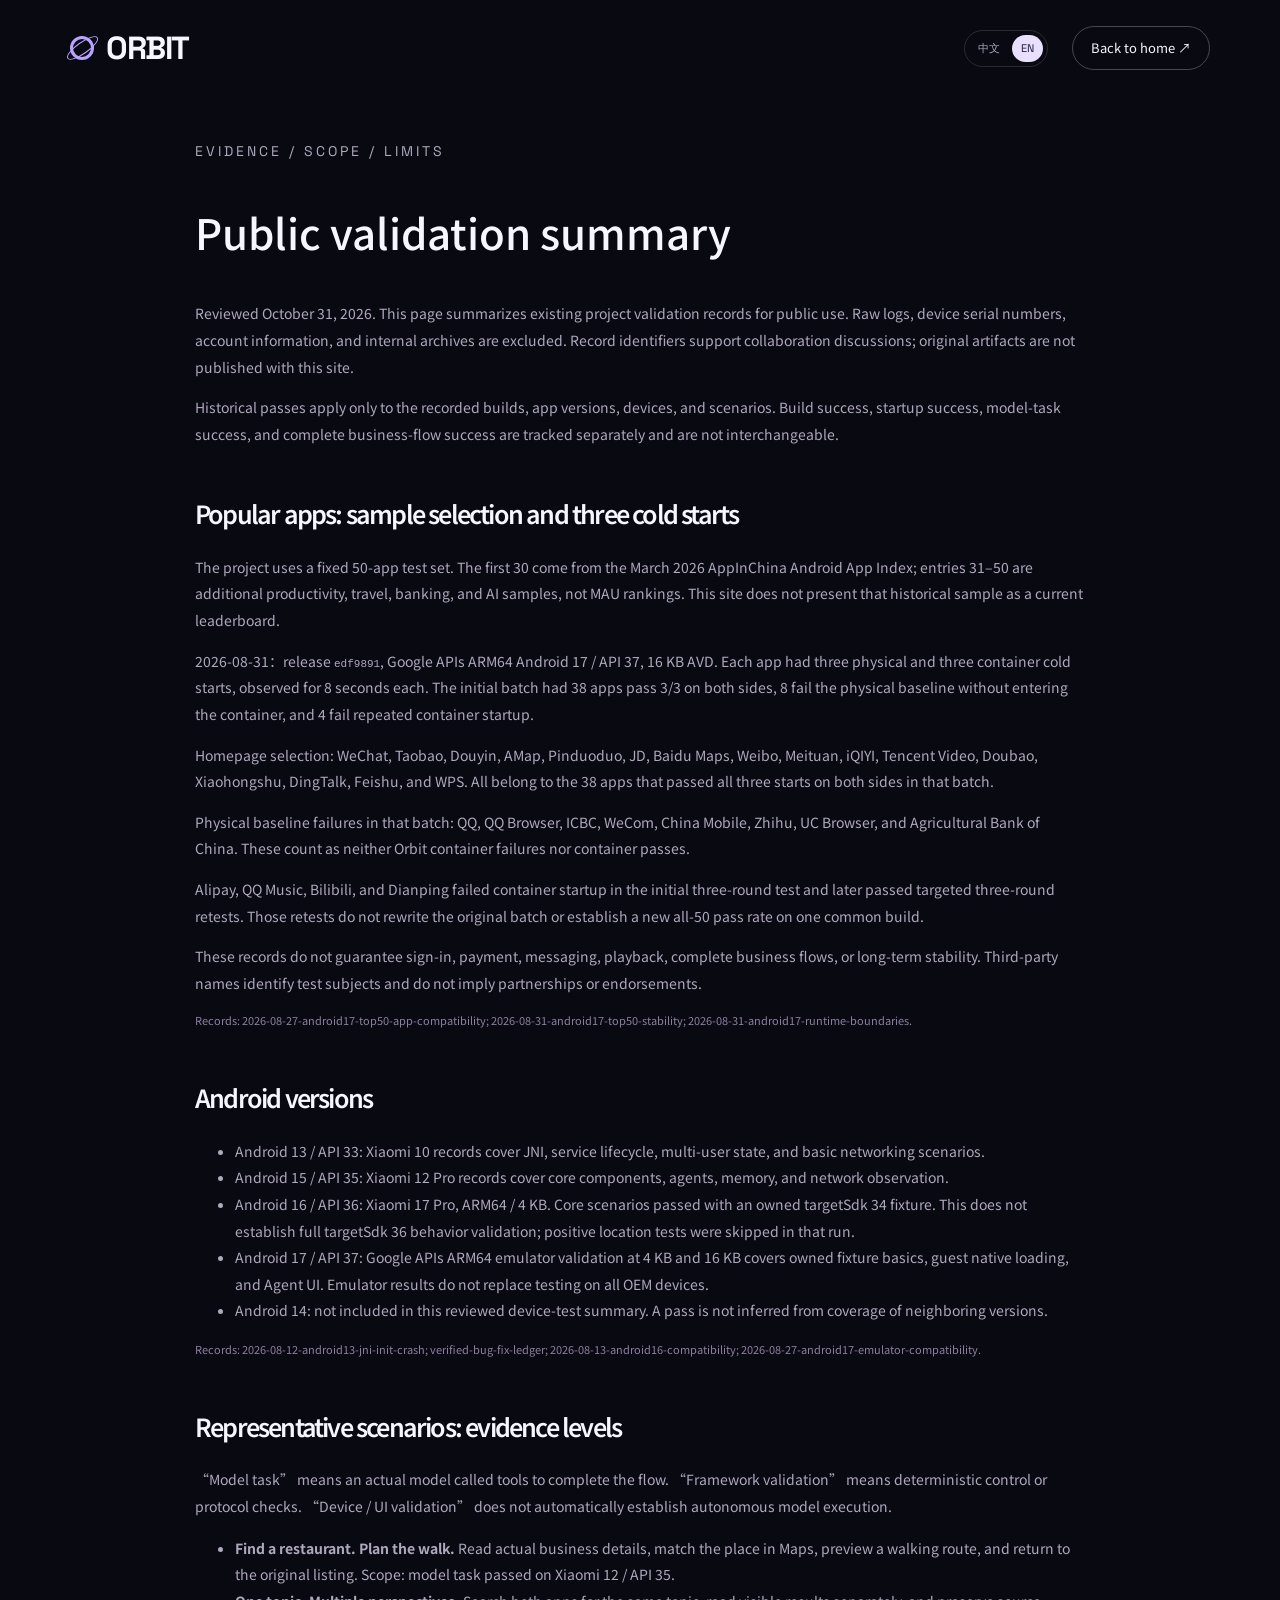
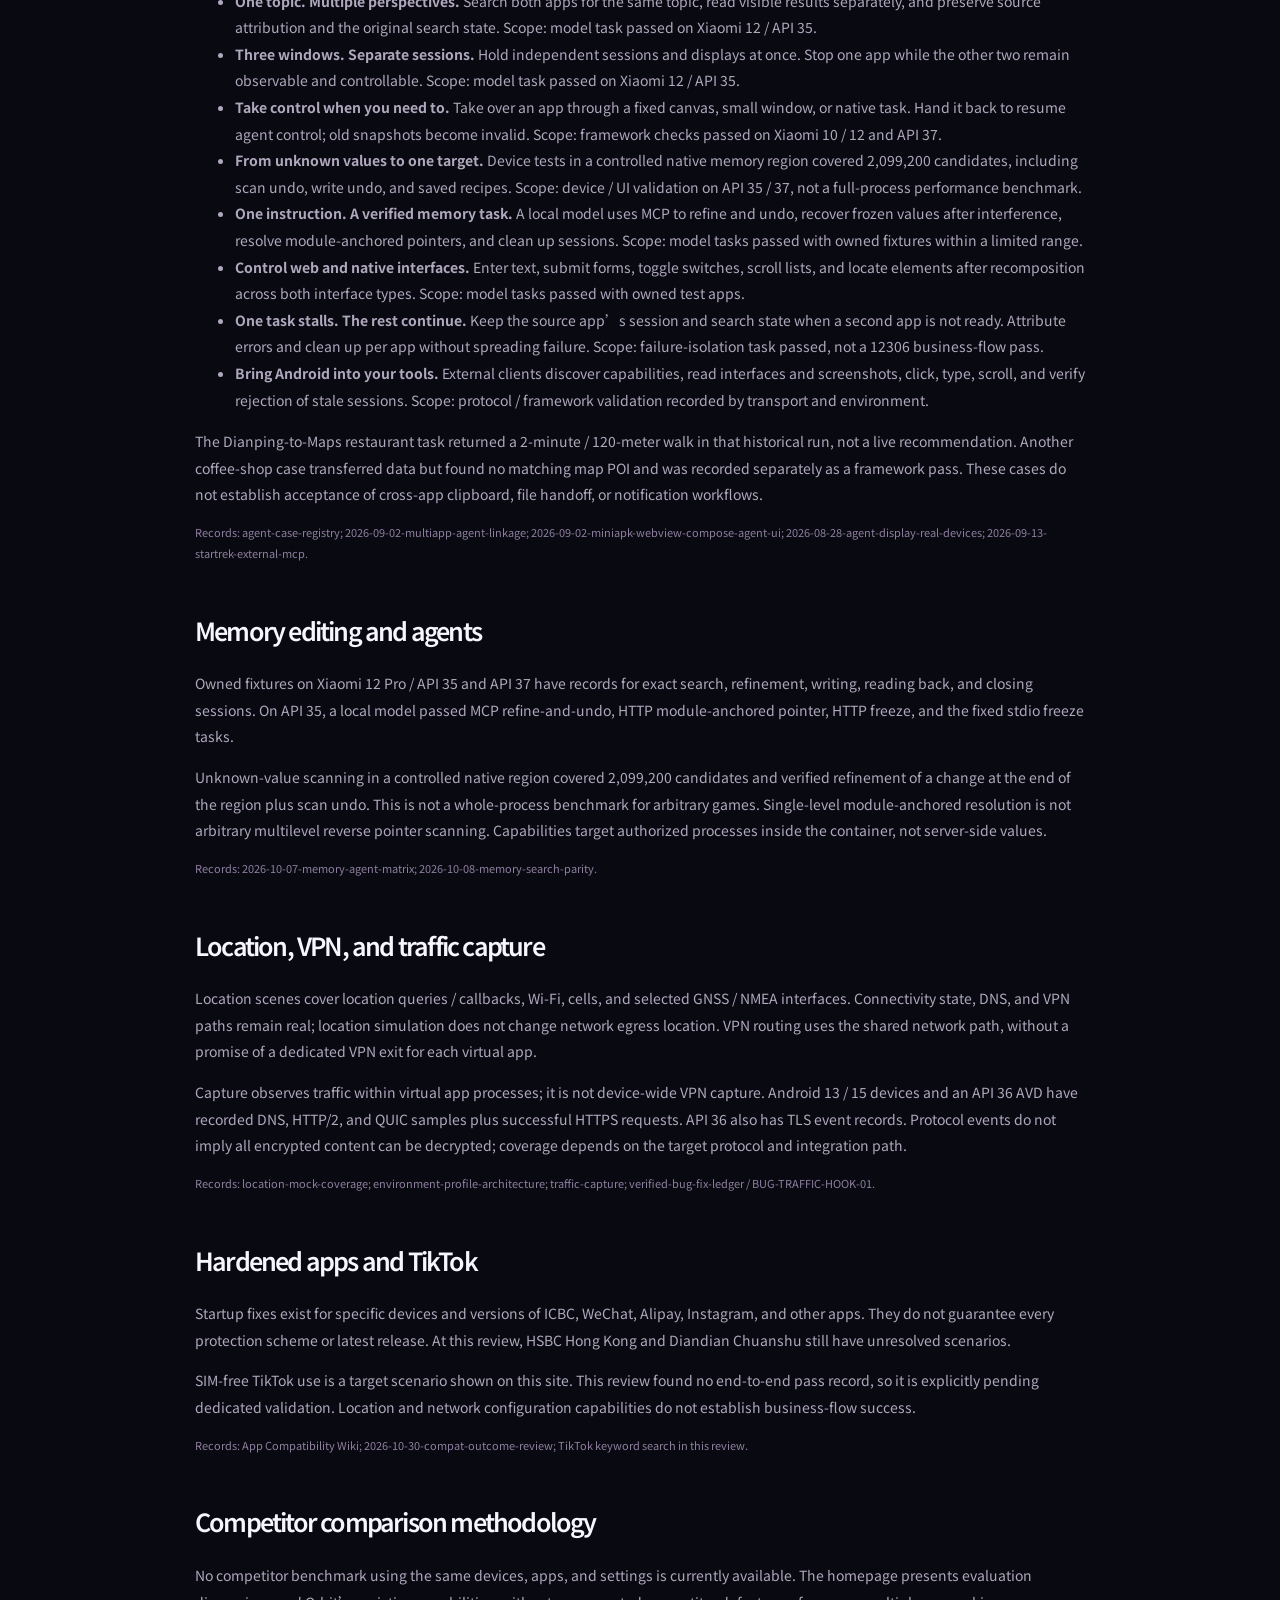
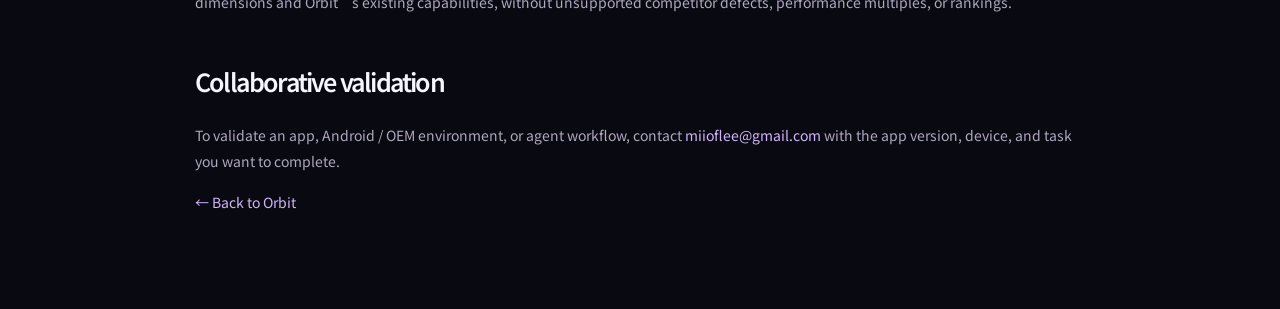
==== evidence.en.html @ dc2ce306 "Introduce Orbit and Alo bilingual product site with real device gallery" ====
<!doctype html><html lang="en"><head><meta charset="utf-8"><meta name="viewport" content="width=device-width,initial-scale=1"><script src="assets/locale.js"></script><title>Orbit · Public validation summary</title><meta name="description" content="Historical test scope and known limits for Orbit’s Android, popular-app, agent, and memory capabilities."><link rel="icon" href="assets/favicon.svg"><link rel="stylesheet" href="assets/style.css"><link rel="stylesheet" href="assets/refresh.css"><link rel="alternate" hreflang="zh-CN" href="evidence.html?lang=zh"><link rel="alternate" hreflang="en" href="evidence.en.html?lang=en"></head><body><header><a class="brand" href="index.en.html"><span class="logo"></span>ORBIT</a><nav><div class="language-switch" aria-label="Language"><a href="evidence.html?lang=zh" data-language="zh" lang="zh">中文</a><a href="evidence.en.html?lang=en" data-language="en" lang="en" aria-current="true">EN</a></div><a class="nav-contact" href="index.en.html">Back to home ↗</a></nav></header><main class="evidence-body"><p class="eyebrow">EVIDENCE / SCOPE / LIMITS</p><h1>Public validation summary</h1><p>Reviewed October 31, 2026. This page summarizes existing project validation records for public use. Raw logs, device serial numbers, account information, and internal archives are excluded. Record identifiers support collaboration discussions; original artifacts are not published with this site.</p><p>Historical passes apply only to the recorded builds, app versions, devices, and scenarios. Build success, startup success, model-task success, and complete business-flow success are tracked separately and are not interchangeable.</p><h2 id="apps">Popular apps: sample selection and three cold starts</h2><p>The project uses a fixed 50-app test set. The first 30 come from the March 2026 AppInChina Android App Index; entries 31–50 are additional productivity, travel, banking, and AI samples, not MAU rankings. This site does not present that historical sample as a current leaderboard.</p><p>2026-08-31：release <code>edf9891</code>, Google APIs ARM64 Android 17 / API 37, 16 KB AVD. Each app had three physical and three container cold starts, observed for 8 seconds each. The initial batch had 38 apps pass 3/3 on both sides, 8 fail the physical baseline without entering the container, and 4 fail repeated container startup.</p><p>Homepage selection: WeChat, Taobao, Douyin, AMap, Pinduoduo, JD, Baidu Maps, Weibo, Meituan, iQIYI, Tencent Video, Doubao, Xiaohongshu, DingTalk, Feishu, and WPS. All belong to the 38 apps that passed all three starts on both sides in that batch.</p><p>Physical baseline failures in that batch: QQ, QQ Browser, ICBC, WeCom, China Mobile, Zhihu, UC Browser, and Agricultural Bank of China. These count as neither Orbit container failures nor container passes.</p><p>Alipay, QQ Music, Bilibili, and Dianping failed container startup in the initial three-round test and later passed targeted three-round retests. Those retests do not rewrite the original batch or establish a new all-50 pass rate on one common build.</p><p>These records do not guarantee sign-in, payment, messaging, playback, complete business flows, or long-term stability. Third-party names identify test subjects and do not imply partnerships or endorsements.</p><p class="source">Records: 2026-08-27-android17-top50-app-compatibility; 2026-08-31-android17-top50-stability; 2026-08-31-android17-runtime-boundaries.</p>
<h2>Android versions</h2><ul><li>Android 13 / API 33: Xiaomi 10 records cover JNI, service lifecycle, multi-user state, and basic networking scenarios.</li><li>Android 15 / API 35: Xiaomi 12 Pro records cover core components, agents, memory, and network observation.</li><li>Android 16 / API 36: Xiaomi 17 Pro, ARM64 / 4 KB. Core scenarios passed with an owned targetSdk 34 fixture. This does not establish full targetSdk 36 behavior validation; positive location tests were skipped in that run.</li><li>Android 17 / API 37: Google APIs ARM64 emulator validation at 4 KB and 16 KB covers owned fixture basics, guest native loading, and Agent UI. Emulator results do not replace testing on all OEM devices.</li><li>Android 14: not included in this reviewed device-test summary. A pass is not inferred from coverage of neighboring versions.</li></ul><p class="source">Records: 2026-08-12-android13-jni-init-crash; verified-bug-fix-ledger; 2026-08-13-android16-compatibility; 2026-08-27-android17-emulator-compatibility.</p>
<h2 id="playbooks">Representative scenarios: evidence levels</h2><p>“Model task” means an actual model called tools to complete the flow. “Framework validation” means deterministic control or protocol checks. “Device / UI validation” does not automatically establish autonomous model execution.</p><ul><li><strong>Find a restaurant. Plan the walk.</strong> Read actual business details, match the place in Maps, preview a walking route, and return to the original listing. Scope: model task passed on Xiaomi 12 / API 35.</li><li><strong>One topic. Multiple perspectives.</strong> Search both apps for the same topic, read visible results separately, and preserve source attribution and the original search state. Scope: model task passed on Xiaomi 12 / API 35.</li><li><strong>Three windows. Separate sessions.</strong> Hold independent sessions and displays at once. Stop one app while the other two remain observable and controllable. Scope: model task passed on Xiaomi 12 / API 35.</li><li><strong>Take control when you need to.</strong> Take over an app through a fixed canvas, small window, or native task. Hand it back to resume agent control; old snapshots become invalid. Scope: framework checks passed on Xiaomi 10 / 12 and API 37.</li><li><strong>From unknown values to one target.</strong> Device tests in a controlled native memory region covered 2,099,200 candidates, including scan undo, write undo, and saved recipes. Scope: device / UI validation on API 35 / 37, not a full-process performance benchmark.</li><li><strong>One instruction. A verified memory task.</strong> A local model uses MCP to refine and undo, recover frozen values after interference, resolve module-anchored pointers, and clean up sessions. Scope: model tasks passed with owned fixtures within a limited range.</li><li><strong>Control web and native interfaces.</strong> Enter text, submit forms, toggle switches, scroll lists, and locate elements after recomposition across both interface types. Scope: model tasks passed with owned test apps.</li><li><strong>One task stalls. The rest continue.</strong> Keep the source app’s session and search state when a second app is not ready. Attribute errors and clean up per app without spreading failure. Scope: failure-isolation task passed, not a 12306 business-flow pass.</li><li><strong>Bring Android into your tools.</strong> External clients discover capabilities, read interfaces and screenshots, click, type, scroll, and verify rejection of stale sessions. Scope: protocol / framework validation recorded by transport and environment.</li></ul><p>The Dianping-to-Maps restaurant task returned a 2-minute / 120-meter walk in that historical run, not a live recommendation. Another coffee-shop case transferred data but found no matching map POI and was recorded separately as a framework pass. These cases do not establish acceptance of cross-app clipboard, file handoff, or notification workflows.</p><p class="source">Records: agent-case-registry; 2026-09-02-multiapp-agent-linkage; 2026-09-02-miniapk-webview-compose-agent-ui; 2026-08-28-agent-display-real-devices; 2026-09-13-startrek-external-mcp.</p>
<h2>Memory editing and agents</h2><p>Owned fixtures on Xiaomi 12 Pro / API 35 and API 37 have records for exact search, refinement, writing, reading back, and closing sessions. On API 35, a local model passed MCP refine-and-undo, HTTP module-anchored pointer, HTTP freeze, and the fixed stdio freeze tasks.</p><p>Unknown-value scanning in a controlled native region covered 2,099,200 candidates and verified refinement of a change at the end of the region plus scan undo. This is not a whole-process benchmark for arbitrary games. Single-level module-anchored resolution is not arbitrary multilevel reverse pointer scanning. Capabilities target authorized processes inside the container, not server-side values.</p><p class="source">Records: 2026-10-07-memory-agent-matrix; 2026-10-08-memory-search-parity.</p>
<h2>Location, VPN, and traffic capture</h2><p>Location scenes cover location queries / callbacks, Wi-Fi, cells, and selected GNSS / NMEA interfaces. Connectivity state, DNS, and VPN paths remain real; location simulation does not change network egress location. VPN routing uses the shared network path, without a promise of a dedicated VPN exit for each virtual app.</p><p>Capture observes traffic within virtual app processes; it is not device-wide VPN capture. Android 13 / 15 devices and an API 36 AVD have recorded DNS, HTTP/2, and QUIC samples plus successful HTTPS requests. API 36 also has TLS event records. Protocol events do not imply all encrypted content can be decrypted; coverage depends on the target protocol and integration path.</p><p class="source">Records: location-mock-coverage; environment-profile-architecture; traffic-capture; verified-bug-fix-ledger / BUG-TRAFFIC-HOOK-01.</p>
<h2>Hardened apps and TikTok</h2><p>Startup fixes exist for specific devices and versions of ICBC, WeChat, Alipay, Instagram, and other apps. They do not guarantee every protection scheme or latest release. At this review, HSBC Hong Kong and Diandian Chuanshu still have unresolved scenarios.</p><p>SIM-free TikTok use is a target scenario shown on this site. This review found no end-to-end pass record, so it is explicitly pending dedicated validation. Location and network configuration capabilities do not establish business-flow success.</p><p class="source">Records: App Compatibility Wiki; 2026-10-30-compat-outcome-review; TikTok keyword search in this review.</p>
<h2>Competitor comparison methodology</h2><p>No competitor benchmark using the same devices, apps, and settings is currently available. The homepage presents evaluation dimensions and Orbit’s existing capabilities, without unsupported competitor defects, performance multiples, or rankings.</p><h2>Collaborative validation</h2><p>To validate an app, Android / OEM environment, or agent workflow, contact <a href="mailto:miioflee@gmail.com">miioflee@gmail.com</a> with the app version, device, and task you want to complete.</p><p><a href="index.en.html">← Back to Orbit</a></p></main></body></html>
---- assets/style.css ----
@import url('https://fonts.googleapis.com/css2?family=Space+Grotesk:wght@400;500;600;700&family=Noto+Sans+SC:wght@400;500;600;700;800;900&display=swap');
:root{--bg:#080b0a;--panel:#101512;--line:#283029;--text:#edf1e9;--muted:#9aa79e;--green:#c4ff72;--mono:'Space Grotesk',monospace}*{box-sizing:border-box}html{scroll-behavior:smooth;scroll-padding-top:100px}body{margin:0;background:var(--bg);color:var(--text);font:15px/1.7 'Noto Sans SC',sans-serif}a{color:inherit;text-decoration:none}button{font:inherit;cursor:pointer}button,a{-webkit-tap-highlight-color:transparent}button:focus-visible,a:focus-visible,summary:focus-visible{outline:2px solid var(--green);outline-offset:6px}::selection{background:var(--green);color:var(--bg)}header{height:90px;display:flex;align-items:center;justify-content:space-between;position:absolute;z-index:5;top:0;width:100%;padding:0 5.5%;border-bottom:1px solid #ffffff12}.brand{display:flex;align-items:center;gap:12px;font:700 25px var(--mono);letter-spacing:3px}.brand-tag{font:10px var(--mono);letter-spacing:1px;border-left:1px solid var(--line);padding-left:18px;margin-left:8px;color:var(--muted)}.logo{width:24px;height:24px;border:3px solid var(--green);border-radius:50%;position:relative;display:inline-block}.logo:after{content:'';position:absolute;width:35px;height:10px;border:1px solid var(--green);border-radius:50%;left:-9px;top:3px;transform:rotate(-35deg)}nav{display:flex;align-items:center;gap:32px;font-size:13px}nav>a:hover{color:var(--green)}.nav-contact{border:1px solid #697660;padding:9px 17px;border-radius:4px}.nav-contact span{margin-left:16px}.hero{position:relative;min-height:860px;height:100svh;max-height:1100px;overflow:hidden;padding:170px 7% 90px;background:radial-gradient(ellipse at 76% 51%,#15241555,transparent 55%)}.hero-copy{position:relative;z-index:2;pointer-events:none}.hero-copy a{pointer-events:auto}.eyebrow{font:11px/1.6 var(--mono);letter-spacing:2.4px;color:var(--green);margin:0 0 30px;display:flex;align-items:center;gap:10px}.eyebrow i,.hero-foot i,.console-top i{display:inline-block;width:6px;height:6px;border-radius:50%;background:var(--green);box-shadow:0 0 15px #c4ff7277}.hero h1{font-size:clamp(48px,5.4vw,84px);font-weight:600;line-height:1.24;letter-spacing:-3px;margin:0 0 30px}em{color:var(--green);font-style:normal}.hero-description{color:#afb9af;font-size:16px;line-height:1.9}.actions{display:flex;align-items:center;gap:30px;margin-top:36px}.button{padding:15px 23px;border-radius:3px;font-size:13px;font-weight:600;display:inline-flex;align-items:center;gap:24px;transition:transform .2s,background .2s}.button:hover{transform:translateY(-3px);background:#deffb2}.primary{background:var(--green);color:#17230d}.text-link{font-size:13px}.text-link span{margin-left:12px;color:var(--green)}.text-link:hover{color:var(--green)}.hero-foot{display:flex;gap:28px;font:9px var(--mono);letter-spacing:1.4px;color:#788a7b;margin-top:60px}.hero-foot i{width:4px;height:4px;margin-right:7px}.hero-art{position:absolute;left:36%;width:68%;height:90%;top:5%;pointer-events:none}canvas{width:100%;height:100%;display:block}.orbital-label{position:absolute;font:10px var(--mono);letter-spacing:2px;color:#8ba37b}.label-top{left:46%;top:18%}.label-right{right:10%;top:54%}.label-bottom{left:24%;bottom:17%}.crosshair{position:absolute;left:54%;top:49%;color:#daffc5;font-size:22px;font-weight:200}.hero-bottom{position:absolute;bottom:28px;left:7%;right:7%;display:flex;justify-content:space-between;font:9px var(--mono);letter-spacing:2px;color:var(--muted)}.hero-bottom b{margin-left:30px;font-size:18px;color:var(--green)}.signal-strip{display:flex;justify-content:space-between;align-items:center;padding:25px 7%;border-block:1px solid var(--line);font-size:12px;color:#c2cdbf}.signal-strip b{color:#527044;font-weight:400}.section{padding:110px 7%;max-width:1600px;margin:auto}.section-heading{margin-bottom:46px;max-width:660px}.section-heading h2,h2{font-size:clamp(32px,3.8vw,55px);font-weight:500;line-height:1.35;letter-spacing:-1.5px;margin:0 0 24px}.section-heading>p:last-child{color:var(--muted);font-size:15px;max-width:560px}.cap-grid{display:grid;grid-template-columns:repeat(5,1fr);gap:18px}.cap-card{grid-column:span 2;border:1px solid var(--line);border-radius:8px;padding:32px;background:linear-gradient(135deg,#151c16,#0d110f);position:relative;overflow:hidden}.cap-card.wide{grid-column:span 3}.card-number,.mini-label{font:10px var(--mono);letter-spacing:2px;color:var(--muted)}h3{font-weight:500;font-size:23px;letter-spacing:-.5px;margin:22px 0 12px}.cap-card p{font-size:14px;color:var(--muted);max-width:510px;margin:0 0 20px}.chip{display:inline-block;color:#b2c5ac;border:1px solid #33432e;border-radius:3px;font-size:10px;padding:3px 8px;margin-right:8px}.space-visual{height:180px;display:flex;gap:12px;align-items:center;position:relative;padding-bottom:35px}.space-visual>div{border:1px solid #566d42;border-radius:8px;width:105px;height:100px;transform:skewY(-8deg);background:linear-gradient(145deg,#2d4323,#101710);text-align:center;display:flex;flex-direction:column;justify-content:center;font:24px var(--mono);color:var(--green);box-shadow:10px 10px #05070550}.space-visual>div:nth-child(2){transform:skewY(-8deg) translateY(-10px)}.space-visual>div:nth-child(3){transform:skewY(-8deg) translateY(-20px)}.space-visual small{font-size:8px;letter-spacing:1px;margin-top:10px;color:#95a58a}.space-visual>span{position:absolute;bottom:12px;left:0;font:9px var(--mono);letter-spacing:2px;color:#789367}.memory-visual{height:180px;display:flex;flex-direction:column;justify-content:center;gap:9px;font:10px var(--mono);letter-spacing:1px}.memory-visual>span{border-bottom:1px solid #2a3328;padding:8px 0;display:flex;justify-content:space-between;color:#758170}.memory-visual b{font-size:17px;letter-spacing:2px;font-weight:400;color:#c1cdbb}.memory-visual .highlight,.memory-visual .highlight b{color:var(--green)}.memory-visual i{font-style:normal;margin-left:30px}.location-visual{height:180px;position:relative;overflow:hidden;background:radial-gradient(ellipse at center,#3f5d2e44,transparent 70%)}.map-lines{position:absolute;inset:0;background-image:linear-gradient(#91b37120 1px,transparent 1px),linear-gradient(90deg,#91b37120 1px,transparent 1px);background-size:35px 35px;transform:perspective(280px) rotateX(40deg) rotateZ(-15deg) scale(1.3)}.map-pin{position:absolute;left:50%;top:24%;border:1px solid var(--green);color:var(--green);border-radius:50%;width:45px;height:45px;text-align:center;font-size:27px;box-shadow:0 0 0 15px #c4ff7210,0 0 0 35px #c4ff7208}.coordinates{position:absolute;left:0;bottom:0;font:8px/1.8 var(--mono);letter-spacing:1px;color:#93ad83}.network-visual{height:180px;display:flex;align-items:center;font:10px var(--mono);letter-spacing:2px}.network-visual span{padding:20px 12px;border:1px solid #526645;border-radius:50%;color:#a4bc92}.network-visual span:nth-of-type(2){border-color:var(--green);color:var(--green);box-shadow:0 0 30px #c4ff7212}.network-visual i{height:1px;background:linear-gradient(90deg,#394734,var(--green),#394734);flex:1}.protocols{display:flex;gap:24px;font:10px var(--mono);color:var(--green);margin:22px 0}.network small{color:#738071;font-size:10px}.agent-section{border-top:1px solid var(--line)}.agent-workspace{display:grid;grid-template-columns:300px 1fr;gap:50px}.scenario-picker>.mini-label{display:block;margin:20px 0}.scenario{display:flex;align-items:center;gap:17px;text-align:left;border:0;border-bottom:1px solid var(--line);width:100%;background:transparent;color:var(--muted);padding:22px 12px}.scenario>span{font:11px var(--mono)}.scenario div{flex:1}.scenario small{display:block;font-size:10px;color:#738071;margin-top:3px}.scenario b{font-weight:400;opacity:0}.scenario.active{background:#b2f26b0c;color:var(--green);border-left:2px solid var(--green)}.scenario.active b{opacity:1}.scenario-picker p{font-size:10px;color:#6f7c70;padding-left:12px;margin-top:25px}.console{min-height:430px;border:1px solid #374331;border-radius:8px;background:radial-gradient(ellipse at 80% 100%,#27391d33,transparent 70%),#0e130f;overflow:hidden;display:flex;flex-direction:column;box-shadow:0 25px 80px #0003}.console-top{display:flex;justify-content:space-between;padding:19px 24px;border-bottom:1px solid var(--line);font:9px var(--mono);letter-spacing:1.5px;color:#a6b39d}.console-top i{margin-right:7px}.console-top>span:last-child{color:#6d7c64}.prompt{padding:28px 30px 20px;display:flex;gap:17px;align-items:flex-start}.prompt>span{font:9px var(--mono);color:#829473;border:1px solid #374b30;padding:4px 7px;margin-top:2px}.prompt p{margin:0;font-size:14px}.steps{padding:0 30px;flex:1}.step{display:flex;gap:16px;position:relative;margin-bottom:22px;animation:appear .4s both}.step-icon{width:24px;height:24px;border:1px solid #3b5430;border-radius:50%;color:var(--green);text-align:center;font-size:10px;flex-shrink:0}.step-code{font:11px var(--mono);color:#bad0aa}.step p{margin:5px 0 0;color:#85957b;font-size:11px}.console-bottom{border-top:1px solid var(--line);padding:16px 25px;display:flex;align-items:center;justify-content:space-between;font:10px var(--mono);color:var(--green)}.console-bottom button{background:transparent;color:#b3bdae;border:0;font-size:11px}.agent-notes{display:grid;grid-template-columns:repeat(3,1fr);gap:55px;margin-top:60px}.agent-notes>div>span{font:10px var(--mono);color:#627357}.agent-notes h3{font-size:17px;margin:10px 0}.agent-notes p{font-size:12px;color:var(--muted)}.compat-section{background:#111611;max-width:none;border-block:1px solid var(--line)}.split{display:flex;max-width:none;justify-content:space-between;gap:70px;align-items:flex-end}.split>p:last-child{max-width:380px}.compat-stats{display:grid;grid-template-columns:repeat(3,1fr);gap:30px;margin-bottom:65px}.compat-stats>div{border-top:1px solid #35412f;padding-top:25px}.compat-stats strong{display:block;font:400 clamp(26px,3vw,45px) var(--mono);color:var(--green);letter-spacing:-1px}.compat-stats span{font-size:11px;color:var(--muted)}.matrix-heading{display:flex;justify-content:space-between;font:10px var(--mono);letter-spacing:1.5px;color:#a4b199;margin-bottom:20px}.table-wrap{overflow-x:auto}table{width:100%;border-collapse:collapse;text-align:left;font-size:13px}th{font-size:10px;font-weight:400;color:#839178;padding:17px 20px;background:#1d251a}td{padding:24px 20px;border-bottom:1px solid #2d3828;color:#afbba7}td strong{font:500 17px var(--mono);color:var(--text)}td small{display:block;font-size:10px;color:#718366;margin-top:8px}.status{font-size:10px;color:var(--green);white-space:nowrap}.status:before{content:'•';padding-right:7px}.status.blue{color:#9bc8e2}.matrix-note{font-size:11px;color:#829077;line-height:1.9;margin-top:20px}.compat-details{display:grid;grid-template-columns:1fr 1fr;gap:50px;margin-top:60px}.compat-details article{border-top:1px solid #35412f;padding-top:30px}.compat-details h3{font-size:22px}.compat-details p{font-size:13px;color:#a3af9a}.compat-details details{border-top:1px solid #2c3728;margin-top:25px;padding-top:16px}.compat-details summary{list-style:none;cursor:pointer;color:#c2d4b6;font-size:12px}.compat-details summary span{float:right}.compat-details details[open] summary span{transform:rotate(45deg)}.pending{display:inline-block;margin-top:20px;font-size:10px;color:#d1b47f;border:1px solid #544b36;padding:3px 8px;border-radius:3px}.evidence-link{display:inline-block;margin-top:45px}.difference-intro{color:var(--muted);font-size:14px}.comparison{margin-top:45px}.comparison>div{display:grid;grid-template-columns:.7fr 1.2fr 1.3fr;gap:20px;padding:23px 20px;border-bottom:1px solid var(--line);font-size:13px}.comparison>div>span:nth-child(2){color:#83907d}.comparison strong{font-weight:400;color:var(--green)}.comparison .comparison-head{font:10px var(--mono);color:#778570;background:#141b12}.contact{border-top:1px solid var(--line);position:relative;overflow:hidden;text-align:center;padding-block:120px 100px;background:radial-gradient(ellipse at 50% 100%,#40652225,transparent 60%)}.contact .eyebrow{justify-content:center;position:relative}.contact h2{font-size:clamp(36px,4.8vw,68px);position:relative}.contact>p{color:var(--muted);font-size:13px}.contact .email{font:400 clamp(22px,3.5vw,46px) var(--mono);display:block;position:relative;letter-spacing:-1px;margin-top:36px}.email span{color:var(--green);margin-left:18px}.copy-email{display:block;margin:25px auto 0;border:0;background:transparent;color:#9fae91;font-size:11px}.copy-email span{margin-left:12px}#copy-status{min-height:22px;font-size:11px;color:var(--green)}.contact-orbit{position:absolute;width:850px;height:300px;border:1px solid #c4ff7212;left:50%;bottom:15%;transform:translateX(-50%) rotate(-18deg);border-radius:50%;pointer-events:none}.contact-orbit:after{content:'';position:absolute;inset:30px -60px;border:1px solid #c4ff720b;border-radius:50%}footer{padding:35px 7%;display:flex;align-items:center;justify-content:space-between;border-top:1px solid var(--line);color:#7b8972;font:9px var(--mono);letter-spacing:1px}footer .brand{color:var(--text);font-size:20px}.skip{position:absolute;top:-80px;left:20px;z-index:10;background:var(--green);color:black;padding:10px}.skip:focus{top:10px}@keyframes appear{from{opacity:0;transform:translateY(10px)}to{opacity:1;transform:translateY(0)}}
.app-showcase{padding:55px 7% 65px;border-bottom:1px solid var(--line)}.app-showcase-top{display:flex;justify-content:space-between;align-items:center;gap:30px;margin-bottom:30px}.app-showcase h2{font-size:25px;margin:5px 0}.app-showcase .eyebrow{margin:0;font-size:9px}.app-showcase-top>p{color:#8d9c83;font-size:11px;max-width:450px}.app-list{display:grid;grid-template-columns:repeat(8,1fr);gap:12px}.app-tile{padding:18px 9px;background:#121810;border:1px solid #273222;border-radius:5px;text-align:center;display:block;transition:border-color .2s}.app-tile:hover{border-color:var(--green)}.app-icon{width:37px;height:37px;display:flex;align-items:center;justify-content:center;margin:0 auto 12px;background:var(--app-color,#253a22);color:#f5fff0;border-radius:11px;font-size:16px;font-weight:700}.app-tile strong{display:block;font-size:12px;font-weight:500}.app-tile small{font-size:9px;color:#8da480}.app-showcase .matrix-note{font-size:10px}.plays-section{border-top:1px solid var(--line)}.plays-grid{display:grid;grid-template-columns:repeat(3,1fr);gap:18px}.play{border:1px solid var(--line);padding:27px;border-radius:6px;background:linear-gradient(150deg,#182016,#0d110e)}.play-route{font:10px var(--mono);letter-spacing:1px;color:var(--green);margin:20px 0;padding:15px 0;border-block:1px dashed #34452c}.play h3{font-size:19px;margin:18px 0 12px}.play p{font-size:12px;color:var(--muted)}.play small{font-size:10px;color:#7e9073}.evidence-body{max-width:950px;margin:0 auto;padding:140px 30px 80px}.evidence-body h1{font-size:42px;font-weight:500}.evidence-body h2{font-size:25px;margin-top:50px}.evidence-body p,.evidence-body li{color:#a8b5a0;font-size:14px}.evidence-body a{color:var(--green)}.evidence-body code{font-size:11px;overflow-wrap:anywhere}.evidence-body table{min-width:600px}.evidence-body td{font-size:12px}.evidence-body .source{font-size:11px;color:#788a6f;overflow-wrap:anywhere}
@media(min-width:1700px){.hero{padding-top:210px}.hero-art{left:40%;width:60%}}@media(max-width:1000px){.hero h1{font-size:62px}.brand-tag{display:none}.agent-workspace{grid-template-columns:250px 1fr;gap:25px}.cap-card{padding:25px}.app-list{grid-template-columns:repeat(4,1fr)}.plays-grid{grid-template-columns:repeat(2,1fr)}.hero-art{left:25%;width:90%;opacity:.7}.orbital-label{display:none}.comparison>div{font-size:12px}}@media(max-width:700px){header{height:75px;padding:0 6%}.brand{font-size:22px}nav{gap:16px}nav>a{display:none}nav .nav-contact{display:block;font-size:11px;padding:7px 12px}.hero{min-height:850px;max-height:none;height:auto;padding:120px 7% 75px}.hero h1{font-size:48px;letter-spacing:-2px}.hero .eyebrow{font-size:9px;margin-bottom:26px}.hero-description{font-size:13px}.hero-art{left:9%;width:115%;height:53%;top:48%;opacity:.8}.hero-copy{z-index:2}.hero-foot{margin-top:280px;font-size:8px;gap:15px}.hero-foot>span:last-child{display:none}.hero-bottom{font-size:7px;letter-spacing:1px;bottom:22px}.hero-bottom b{margin-left:10px}.actions{gap:20px;margin-top:26px}.button{font-size:11px;padding:13px 16px;gap:14px}.text-link{font-size:11px}.signal-strip{padding:20px 7%;flex-wrap:wrap;gap:10px;justify-content:center;font-size:10px}.section{padding:75px 7%}.section-heading{margin-bottom:32px}.section-heading h2,h2{font-size:34px}.section-heading>p:last-child{font-size:13px}.eyebrow{font-size:9px;letter-spacing:1.7px;margin-bottom:22px}.cap-grid{display:block}.cap-card{margin-bottom:16px;padding:25px}.cap-card h3{font-size:23px}.space-visual{justify-content:center}.space-visual>span{font-size:8px}.cap-card p{font-size:13px}.agent-workspace{display:block}.scenario-picker{display:grid;grid-template-columns:1fr 1fr;gap:8px;margin-bottom:20px}.scenario-picker>.mini-label,.scenario-picker>p{display:none}.scenario{border:1px solid var(--line);padding:12px;gap:9px;font-size:12px}.scenario small{font-size:8px}.scenario>span{font-size:9px}.scenario b{display:none}.console-top{font-size:8px;padding:17px}.console{min-height:430px}.prompt{padding:25px 20px}.prompt p{font-size:12px}.steps{padding:0 20px}.step-code{font-size:10px}.agent-notes{gap:20px;grid-template-columns:1fr}.agent-notes h3{font-size:17px}.agent-notes p{margin:8px 0}.split{display:block}.compat-stats{gap:16px;margin-bottom:40px}.compat-stats strong{font-size:22px}.compat-stats span{font-size:9px;line-height:1.6;display:block;margin-top:8px}.matrix-heading{font-size:8px;letter-spacing:.5px}table{min-width:650px}td{padding:20px 12px}th{padding:15px 12px}.compat-details{grid-template-columns:1fr;gap:35px;margin-top:40px}.comparison{overflow-x:auto}.comparison>div{min-width:620px;font-size:12px;padding:20px 12px}.contact .email{font-size:24px;letter-spacing:-.6px}.email span{margin-left:6px}.contact h2{font-size:37px}footer{gap:25px;flex-wrap:wrap}footer>span:nth-child(2){display:none}.app-showcase{padding:40px 7%}.app-showcase-top{display:block}.app-showcase h2{font-size:23px}.app-list{grid-template-columns:repeat(4,1fr);gap:8px}.app-tile{padding:12px 4px}.app-tile strong{font-size:10px}.app-tile small{font-size:8px}.app-icon{width:30px;height:30px;font-size:13px;border-radius:8px}.plays-grid{grid-template-columns:1fr}.play{padding:25px}.evidence-body h1{font-size:32px}}
@media(prefers-reduced-motion:reduce){html{scroll-behavior:auto}*,*:before,*:after{animation:none!important;transition:none!important}}
---- assets/refresh.css ----
:root{--bg:#090911;--panel:#13131f;--line:#ffffff19;--text:#f7f6ff;--muted:#aaa8bc;--green:#b6a0ff}body{background:#090911}header{height:96px;background:linear-gradient(#090911a0,transparent);border-bottom:0}.brand{font-size:32px;letter-spacing:-1.5px}.brand-tag{font:500 14px 'Noto Sans SC',sans-serif;letter-spacing:4px;border:0;color:#c8c1e0;padding:0}.logo{border-color:#b8a3ff}.logo:after{border-color:#b8a3ff}nav{gap:24px}.language-switch{display:flex;gap:3px;padding:4px;border:1px solid #ffffff22;border-radius:30px;flex-shrink:0}.language-switch a{font:11px var(--mono);padding:6px 9px;border-radius:20px;color:#aba5bd}.language-switch a[aria-current]{background:#e9e0ff;color:#221a35}.nav-contact{border-color:#ffffff40;border-radius:30px;padding:10px 18px}.hero{min-height:850px;height:95svh;max-height:1050px;padding:240px 7% 100px;background:#090911;isolation:isolate}.hero:before{content:'orbit';position:absolute;bottom:-130px;left:2%;font:700 380px var(--mono);letter-spacing:-20px;color:#ffffff03;z-index:-1}.hero-glow{position:absolute;inset:0;z-index:-1;background:radial-gradient(ellipse at 79% 20%,#6845cf55,transparent 45%),radial-gradient(ellipse at 80% 80%,#d3566933,transparent 45%),radial-gradient(ellipse at 20% 40%,#1d244722,transparent 60%)}.hero h1{font-size:clamp(45px,4.8vw,76px);line-height:1.3;letter-spacing:-2.7px;max-width:720px}.hero h1 em{background:linear-gradient(110deg,#e6ddff,#b9acff 60%,#e6b8d5);background-clip:text;-webkit-background-clip:text;color:transparent}.hero-copy{width:58%;z-index:3}.hero-description{font-size:15px;color:#b8b1c9;max-width:510px}.hero-stage{position:absolute;right:-1%;top:14%;height:74%;width:49%;perspective:1200px}.hero-art{inset:-10% -30%;height:130%;width:160%;opacity:.8}.device{position:absolute;border:7px solid #34313e;border-radius:35px;overflow:hidden;background:#18151f;box-shadow:0 40px 90px #0009,inset 0 0 0 1px #ccc;width:42%;max-width:285px;height:auto;aspect-ratio:1440/3200}.device img{width:100%;height:100%;object-fit:cover;display:block}.device-back{left:4%;top:2%;transform:rotate(-12deg) rotateY(10deg);opacity:.9;filter:brightness(.9)}.device-front{left:42%;top:15%;transform:rotate(10deg) rotateY(-10deg);box-shadow:0 50px 110px #000b,0 0 80px #9f77ff24}.floating-label{position:absolute;z-index:3;background:#242132b8;backdrop-filter:blur(18px);border:1px solid #bba8ff44;padding:12px 18px;border-radius:50px;font-size:11px;box-shadow:0 12px 35px #0005}.label-one{top:5%;right:6%;transform:rotate(5deg)}.label-two{left:1%;bottom:6%;transform:rotate(-5deg);font-size:10px}.label-two i{display:inline-block;width:6px;height:6px;background:#b6f0d5;border-radius:50%;margin-right:8px}.hero-foot{color:#b4a7d4;margin-top:45px;font-size:9px}.primary{background:#eee5ff;color:#241936;border-radius:40px;padding:17px 28px;box-shadow:0 8px 35px #bb8bff22}.primary:hover{background:#fff;box-shadow:0 8px 45px #bb8bff55}.hero-bottom{color:#8a809e}.eyebrow{font-size:10px;color:#ad98db;letter-spacing:3px}.section-heading h2,h2{font-size:clamp(34px,3.7vw,58px);font-weight:600;line-height:1.3;letter-spacing:-1.8px}.section-heading{max-width:720px}.section-heading>p:last-child{color:#a8a2b8;line-height:1.95}.app-showcase{background:linear-gradient(180deg,#10101c,#090911);padding-block:65px;border-bottom:0}.app-showcase h2{font-size:30px}.app-list{grid-template-columns:repeat(8,1fr);gap:10px}.app-tile{border:0;background:transparent;transition:background .2s,transform .2s;padding-block:18px}.app-tile:hover{background:#ffffff08;transform:translateY(-4px)}.app-icon{width:45px;height:45px;border-radius:14px;box-shadow:0 10px 25px #0004;font:700 17px var(--mono)}.app-tile strong{font-size:11px}.matrix-note{color:#9690a6}.matrix-note a{color:#c3b0f8}.screenshot-section{padding-top:110px}.screenshot-section .section-heading{margin:auto auto 60px;text-align:center}.screenshot-section .eyebrow{justify-content:center}.screen-stage{position:relative;min-height:780px;background:radial-gradient(ellipse at 75% 40%,#8770b033,transparent 60%),linear-gradient(135deg,#1e1c2b,#14141e);border:1px solid #ffffff1a;border-radius:32px;display:flex;align-items:center;padding:65px 7%;overflow:hidden;gap:13%}.screen-stage:before{content:'';position:absolute;width:600px;height:600px;border:1px solid #e9dfff15;border-radius:50%;right:-20%;top:5%}.screen-copy{width:47%;position:relative;z-index:1}.screen-copy h3{font-size:34px;line-height:1.4;margin-block:22px}.screen-copy>p{color:#b9b2ca;font-size:14px;line-height:1.9}.shot-tabs{display:flex;flex-wrap:wrap;gap:9px;margin:30px 0}.shot-tabs button{padding:10px 16px;background:#ffffff07;border:1px solid #ffffff20;border-radius:30px;color:#aaa3ba;font-size:11px}.shot-tabs button.active{background:#e5d8ff;color:#2f2441;border-color:#e5d8ff}.screen-copy .shot-note{font-size:10px;color:#8f879f}.showcase-phone{width:300px;max-width:38%;border:7px solid #51495a;border-radius:35px;overflow:hidden;box-shadow:25px 35px 80px #0007;position:relative;background:#121218;transform:rotate(3deg)}.showcase-phone img{width:100%;height:auto;display:block;aspect-ratio:1440/3200;object-fit:contain}.screen-number{position:absolute;bottom:20px;left:7%;font:10px var(--mono);letter-spacing:4px;color:#756a88}.image-zoom{padding:0;border:0;background:none;color:#e5d7ff;margin-top:20px}.agent-section{border:0;background:radial-gradient(ellipse at 75% 60%,#32255722,transparent 65%)}.agent-section .section-heading h2{font-size:70px}.agent-workspace{grid-template-columns:300px 1fr;gap:45px}.console{background:linear-gradient(145deg,#242033,#111019);border-color:#71618266;box-shadow:0 30px 100px #0005;border-radius:22px;min-height:455px}.console-top{padding:22px 28px;border-color:#ffffff13;color:#ddd1f0}.prompt{padding-top:35px}.prompt p{font-size:16px;line-height:1.7}.prompt>span{border-color:#7d659744;color:#c2b2e0}.steps{padding-top:5px}.step{margin-bottom:26px}.step-icon{border-color:#9f86cf77;background:#ac83f51a;color:#d6c0ff}.step-code{color:#eee2ff;font:500 14px 'Noto Sans SC',sans-serif}.step p{font-size:12px;color:#a59ab9}.console-bottom{color:#c8b5f4;border-color:#ffffff15}.scenario{border-color:#ffffff15}.scenario small{color:#857c96}.scenario.active{background:#b18af914;border-color:#c4a1ff;color:#e7d7ff;border-radius:12px}.scenario-picker>p{color:#8a809c}.cap-card{background:radial-gradient(ellipse at 80% 5%,#7550b333,transparent 65%),#13121d;border-color:#ffffff15;border-radius:24px;padding:38px}.cap-card:nth-child(2){background:radial-gradient(ellipse at 70% 0%,#aa537c22,transparent 70%),#14111b}.cap-card:nth-child(3){background:radial-gradient(ellipse at 70% 0%,#3d739a22,transparent 70%),#10151d}.cap-card:nth-child(4){background:radial-gradient(ellipse at 60% 0%,#6e5ba733,transparent 70%),#15131d}.cap-card p{color:#aaa2bc}.cap-card h3{font-size:27px;line-height:1.5}.space-visual>div{background:linear-gradient(145deg,#76628b,#252030);border-color:#bb9acb77;color:#e3caff;box-shadow:10px 10px #07050d44}.space-visual small{color:#c2afcc}.memory-visual b{color:#d5c3df}.memory-visual>span{color:#9f86a8;border-color:#61476244}.memory-visual .highlight,.memory-visual .highlight b{color:#e8add8}.location-visual{background:radial-gradient(ellipse,#639bc333,transparent 70%)}.map-lines{background-image:linear-gradient(#b3cfff20 1px,transparent 1px),linear-gradient(90deg,#b3cfff20 1px,transparent 1px)}.map-pin{border-color:#acdfff;color:#acdfff;box-shadow:0 0 0 15px #7bb9ff10,0 0 0 35px #7bb9ff08}.coordinates{color:#9fbbd7}.network-visual span{color:#c4b5de;border-color:#82719f}.network-visual span:nth-of-type(2){border-color:#d9b5ff;color:#d9b5ff}.network-visual i{background:linear-gradient(90deg,#33243f,#c39bef,#33243f)}.plays-section{border:0}.play{background:#14121d;border:1px solid #ffffff14;border-radius:22px;padding:30px;position:relative;transition:transform .25s,border-color .25s}.play:hover{transform:translateY(-5px);border-color:#b597e755}.play:nth-child(3n+2){background:#161420}.play h3{font-size:20px;line-height:1.5}.play p{font-size:13px;line-height:1.9;min-height:75px}.play .mini-label{font:30px var(--mono);color:#8d74b5}.play .text-link{font-size:10px;color:#9f8fba}.compat-section{background:radial-gradient(ellipse at 80% 0%,#44305a44,transparent 65%),#15131d;border-color:#ffffff15}.compat-stats>div{border-color:#ffffff22}.compat-stats strong{color:#dccaff}.compat-stats span{color:#a99cb9}.compat-details article{border-color:#ffffff22}.compat-details p{color:#b6a9c4;line-height:1.9}.compat-details .mini-label{color:#9f8ab7}.compat-details h3{font-size:25px}.pending{border-color:#786b4c;color:#e3c58b}.product-gallery .section-heading{max-width:650px}.gallery-row{display:grid;grid-template-columns:repeat(3,1fr);gap:35px;padding:25px 7% 0}.gallery-row figure{margin:0;min-width:0}.screenshot-button{padding:0;border:5px solid #34303e;border-radius:26px;overflow:hidden;background:#111;box-shadow:0 30px 70px #0006;width:100%;transition:transform .3s}.screenshot-button:hover{transform:translateY(-8px)}.screenshot-button img{width:100%;height:auto;display:block}.gallery-row figcaption{padding:20px 0;color:#afa2c1;font-size:12px}.gallery-row figcaption span{float:right;color:#ddc4ff}.contact{background:radial-gradient(ellipse at 50% 120%,#68438d66,transparent 65%),#0c0a12;border-top:1px solid #ffffff15}.contact .eyebrow{color:#b49bcf}.contact h2{font-size:64px}.contact .email{color:#e8d7fc}.contact>p{color:#ada0bc}.contact-orbit{border-color:#d0aaff22}.contact-orbit:after{border-color:#d0aaff12}.copy-email{color:#ad96c5}footer{border-color:#ffffff15;color:#a090af}dialog{background:#15111eea;backdrop-filter:blur(20px);color:#e8dcf5;border:1px solid #8b6caa55;border-radius:18px;max-height:95svh;max-width:95vw;padding:22px;text-align:center}dialog::backdrop{background:#06030ad9;backdrop-filter:blur(12px)}dialog img{max-height:80svh;width:auto;max-width:85vw;display:block;margin:auto;object-fit:contain}dialog p{font-size:10px;color:#a394b2}#close-image{position:absolute;right:10px;top:10px;border:1px solid #fff4;background:#17101fe8;color:white;border-radius:50%;width:34px;height:34px;font-size:16px}html[lang=en] .hero h1{font-size:clamp(40px,4.8vw,76px);letter-spacing:-3px}html[lang=en] .hero-description{max-width:460px}html[lang=en] .brand-tag:empty{display:none}.evidence-body{line-height:1.9}.evidence-body p,.evidence-body li{color:#b0a8bd}.evidence-body a{color:#d2b6fa}.evidence-body .source{color:#8e7f9f}
@media(min-width:1700px){.hero-stage{right:7%;width:42%}.device{max-width:320px}.hero-copy{max-width:880px}}@media(max-width:1100px){nav{gap:14px}.brand-tag{display:none}.hero{padding-top:210px}.hero h1{font-size:55px}.hero-stage{top:23%;width:50%;right:-3%;height:62%}.device{border-width:5px;border-radius:25px}.floating-label{font-size:9px;padding:10px 14px}.hero-copy{width:60%}.screen-stage{gap:8%;padding:45px 6%;min-height:680px}.screen-copy h3{font-size:28px}.showcase-phone{max-width:40%}.agent-workspace{grid-template-columns:250px 1fr;gap:25px}.gallery-row{padding-inline:0;gap:24px}.hero-description{max-width:390px;font-size:14px}.hero-description br{display:none}}@media(max-width:700px){header{height:78px;padding-inline:6%}.brand{font-size:28px}nav{gap:10px}.language-switch{display:flex}nav .nav-contact{font-size:10px;padding:8px 12px}.hero{padding:135px 7% 70px;height:auto;min-height:1000px;max-height:none}.hero-copy{width:100%}.hero h1,html[lang=en] .hero h1{font-size:48px;letter-spacing:-2px}.hero-description{font-size:13px;max-width:100%;margin-top:24px}.hero-stage{top:470px;width:90%;height:430px;right:3%}.device{width:40%;max-width:185px;border-width:4px;border-radius:22px}.device-back{left:13%;top:2%}.device-front{left:48%;top:7%}.hero-art{inset:-10% -10%;width:120%;height:115%;opacity:.5}.hero-foot{margin-top:25px}.floating-label{font-size:8px;padding:8px 11px}.label-one{right:2%;top:-1%}.label-two{left:2%;bottom:4%}.hero:before{font-size:220px;bottom:-65px;letter-spacing:-15px}.app-showcase{padding:45px 7%}.app-showcase h2{font-size:25px}.app-list{grid-template-columns:repeat(4,1fr)}.app-tile{padding:12px 4px}.app-icon{width:38px;height:38px;font-size:13px;border-radius:12px}.app-tile strong{font-size:10px}.screenshot-section{padding-top:65px}.screenshot-section .section-heading{margin-bottom:35px}.screen-stage{display:flex;flex-direction:column;padding:35px 25px 55px;gap:40px;border-radius:25px;min-height:0}.screen-copy{width:100%}.screen-copy h3{font-size:25px}.screen-copy>p{font-size:12px}.showcase-phone{width:250px;max-width:85%;border-width:5px;border-radius:28px;transform:rotate(2deg)}.shot-tabs{margin-block:22px;gap:7px}.shot-tabs button{font-size:10px;padding:9px 12px}.screen-number{bottom:20px;left:25px}.agent-section .section-heading h2{font-size:44px}.agent-workspace{display:block}.console{min-height:440px}.prompt p{font-size:13px}.step-code{font-size:12px}.step p{font-size:11px}.console-top{padding:18px}.console-bottom{font-size:9px}.cap-card{padding:28px;border-radius:22px}.cap-card h3{font-size:25px}.plays-grid{grid-template-columns:1fr}.play p{min-height:0}.play{padding:25px}.compat-stats{gap:14px}.compat-stats strong{font-size:25px}.compat-stats span{font-size:10px}.compat-details h3{font-size:23px}.gallery-row{display:flex;overflow-x:auto;scroll-snap-type:x mandatory;gap:22px;padding:15px 3px 20px}.gallery-row figure{flex:0 0 72%;scroll-snap-align:center}.screenshot-button{border-width:4px;border-radius:24px}.contact h2{font-size:40px}.contact .email{font-size:25px}.section-heading h2,h2{font-size:34px}.image-zoom{font-size:12px}html[lang=en] .hero-stage{top:490px}html[lang=en] .hero{min-height:1040px}footer{font-size:8px}}
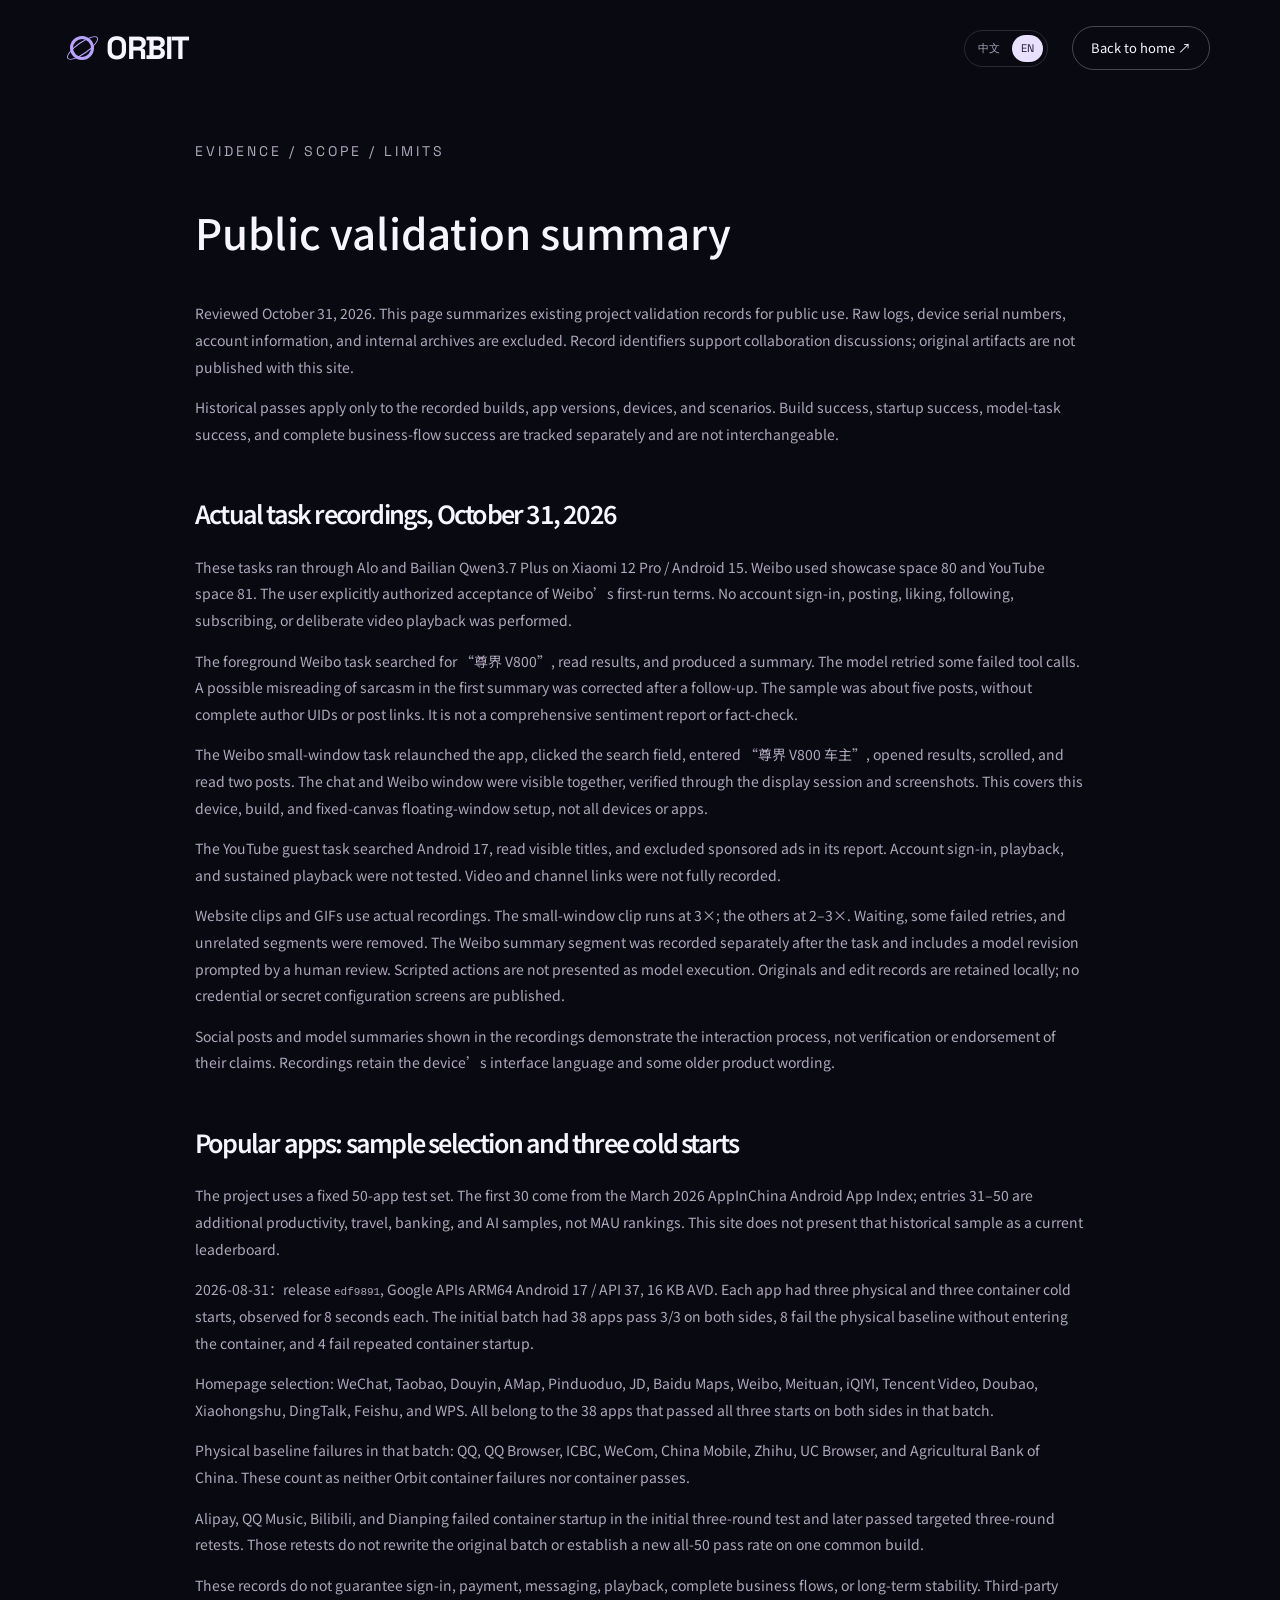
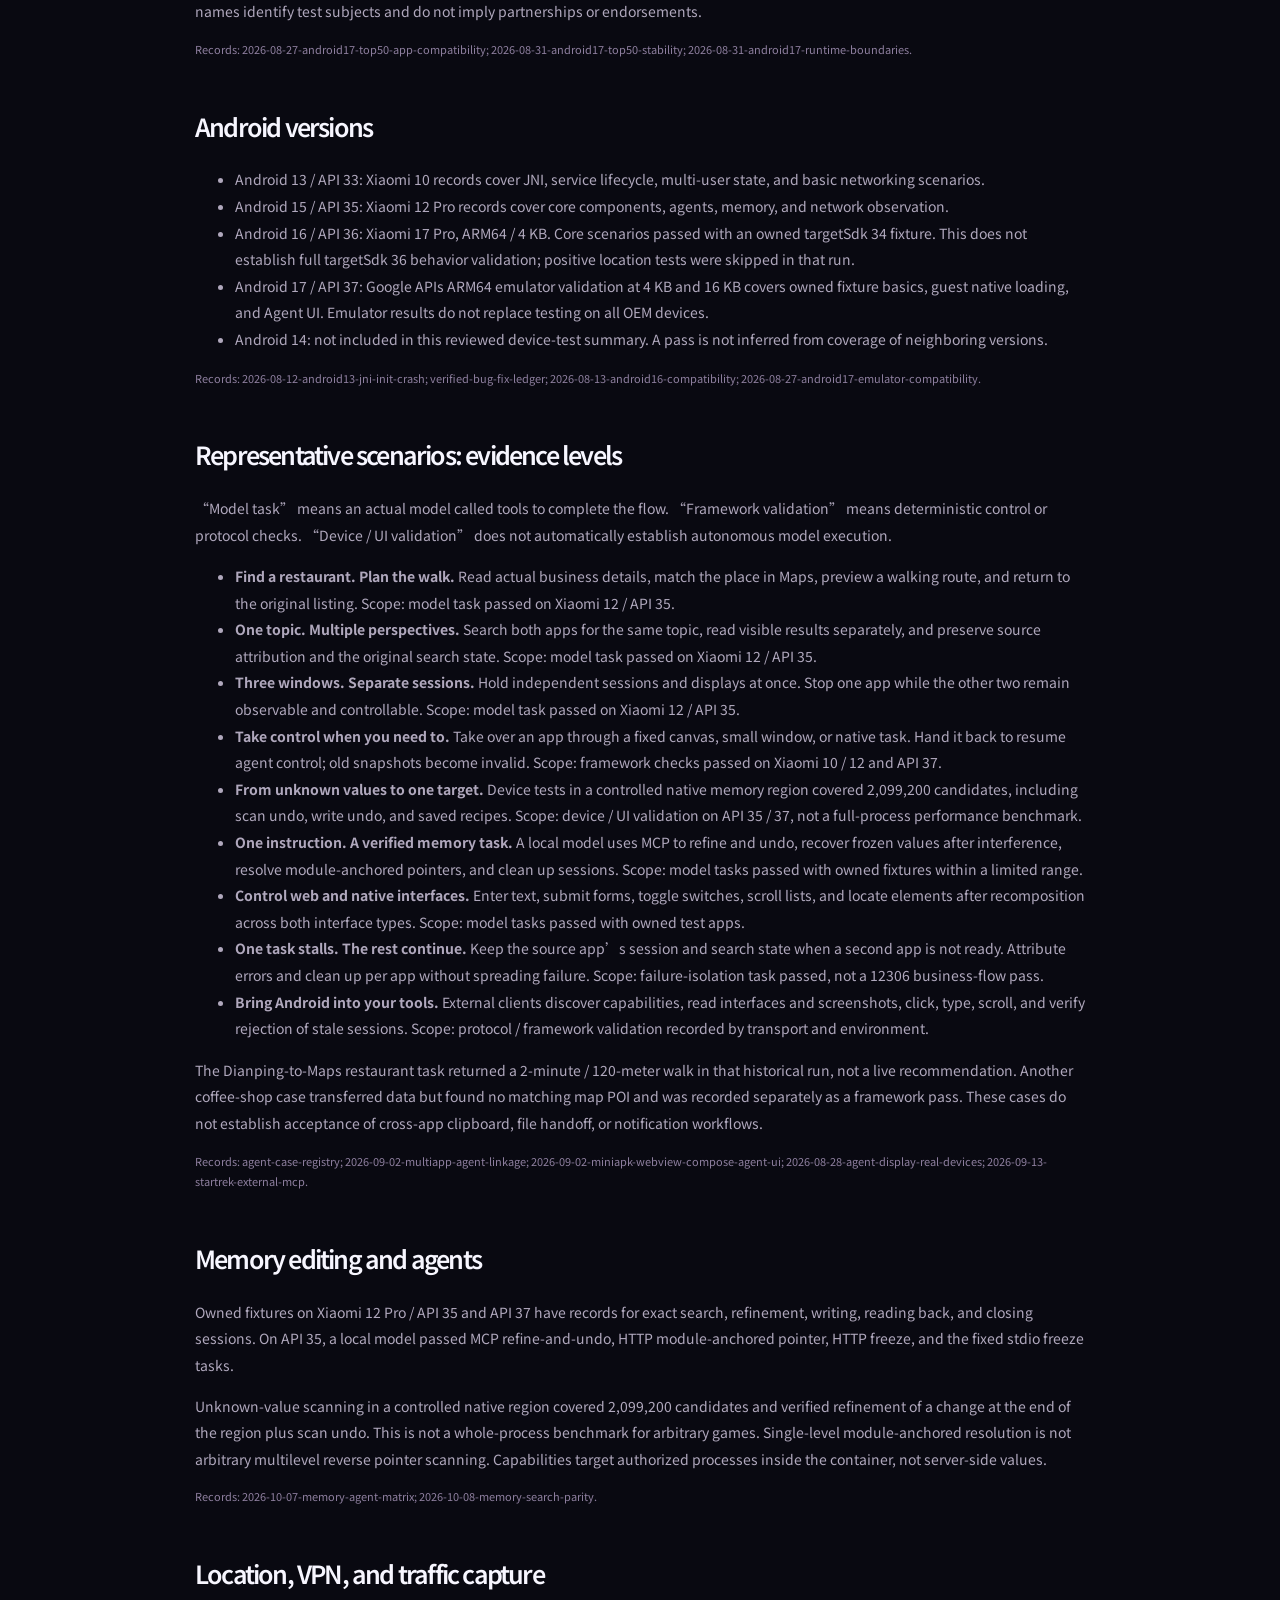
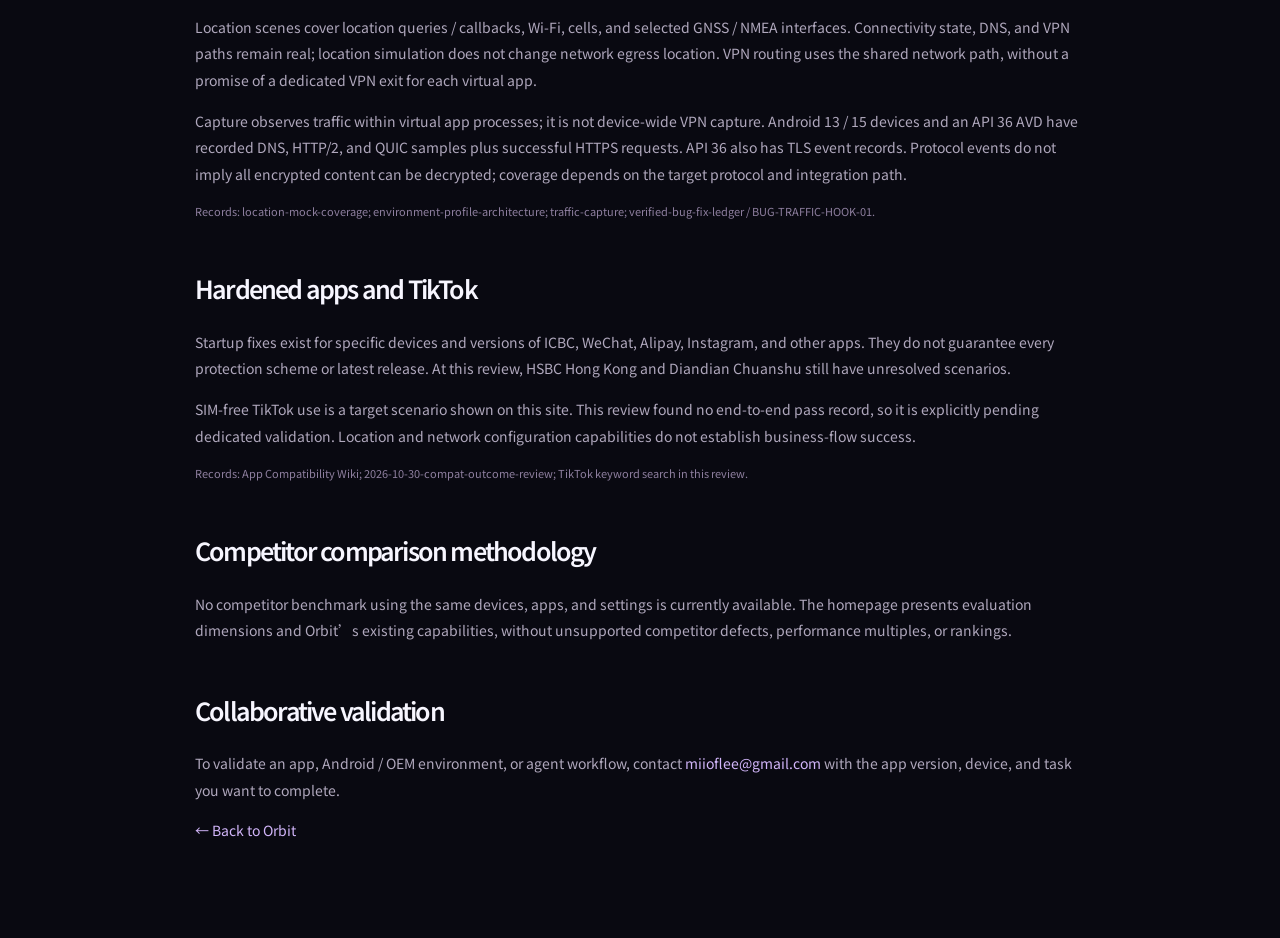
==== commit 826540c2: "Show real Alo Weibo floating-window and YouTube recordings" ====
--- a/evidence.en.html
+++ b/evidence.en.html
@@ -1,4 +1,4 @@
-<!doctype html><html lang="en"><head><meta charset="utf-8"><meta name="viewport" content="width=device-width,initial-scale=1"><script src="assets/locale.js"></script><title>Orbit · Public validation summary</title><meta name="description" content="Historical test scope and known limits for Orbit’s Android, popular-app, agent, and memory capabilities."><link rel="icon" href="assets/favicon.svg"><link rel="stylesheet" href="assets/style.css"><link rel="stylesheet" href="assets/refresh.css"><link rel="alternate" hreflang="zh-CN" href="evidence.html?lang=zh"><link rel="alternate" hreflang="en" href="evidence.en.html?lang=en"></head><body><header><a class="brand" href="index.en.html"><span class="logo"></span>ORBIT</a><nav><div class="language-switch" aria-label="Language"><a href="evidence.html?lang=zh" data-language="zh" lang="zh">中文</a><a href="evidence.en.html?lang=en" data-language="en" lang="en" aria-current="true">EN</a></div><a class="nav-contact" href="index.en.html">Back to home ↗</a></nav></header><main class="evidence-body"><p class="eyebrow">EVIDENCE / SCOPE / LIMITS</p><h1>Public validation summary</h1><p>Reviewed October 31, 2026. This page summarizes existing project validation records for public use. Raw logs, device serial numbers, account information, and internal archives are excluded. Record identifiers support collaboration discussions; original artifacts are not published with this site.</p><p>Historical passes apply only to the recorded builds, app versions, devices, and scenarios. Build success, startup success, model-task success, and complete business-flow success are tracked separately and are not interchangeable.</p><h2 id="apps">Popular apps: sample selection and three cold starts</h2><p>The project uses a fixed 50-app test set. The first 30 come from the March 2026 AppInChina Android App Index; entries 31–50 are additional productivity, travel, banking, and AI samples, not MAU rankings. This site does not present that historical sample as a current leaderboard.</p><p>2026-08-31：release <code>edf9891</code>, Google APIs ARM64 Android 17 / API 37, 16 KB AVD. Each app had three physical and three container cold starts, observed for 8 seconds each. The initial batch had 38 apps pass 3/3 on both sides, 8 fail the physical baseline without entering the container, and 4 fail repeated container startup.</p><p>Homepage selection: WeChat, Taobao, Douyin, AMap, Pinduoduo, JD, Baidu Maps, Weibo, Meituan, iQIYI, Tencent Video, Doubao, Xiaohongshu, DingTalk, Feishu, and WPS. All belong to the 38 apps that passed all three starts on both sides in that batch.</p><p>Physical baseline failures in that batch: QQ, QQ Browser, ICBC, WeCom, China Mobile, Zhihu, UC Browser, and Agricultural Bank of China. These count as neither Orbit container failures nor container passes.</p><p>Alipay, QQ Music, Bilibili, and Dianping failed container startup in the initial three-round test and later passed targeted three-round retests. Those retests do not rewrite the original batch or establish a new all-50 pass rate on one common build.</p><p>These records do not guarantee sign-in, payment, messaging, playback, complete business flows, or long-term stability. Third-party names identify test subjects and do not imply partnerships or endorsements.</p><p class="source">Records: 2026-08-27-android17-top50-app-compatibility; 2026-08-31-android17-top50-stability; 2026-08-31-android17-runtime-boundaries.</p>
+<!doctype html><html lang="en"><head><meta charset="utf-8"><meta name="viewport" content="width=device-width,initial-scale=1"><script src="assets/locale.js"></script><title>Orbit · Public validation summary</title><meta name="description" content="Historical test scope and known limits for Orbit’s Android, popular-app, agent, and memory capabilities."><link rel="icon" href="assets/favicon.svg"><link rel="stylesheet" href="assets/style.css"><link rel="stylesheet" href="assets/refresh.css"><link rel="alternate" hreflang="zh-CN" href="evidence.html?lang=zh"><link rel="alternate" hreflang="en" href="evidence.en.html?lang=en"></head><body><header><a class="brand" href="index.en.html"><span class="logo"></span>ORBIT</a><nav><div class="language-switch" aria-label="Language"><a href="evidence.html?lang=zh" data-language="zh" lang="zh">中文</a><a href="evidence.en.html?lang=en" data-language="en" lang="en" aria-current="true">EN</a></div><a class="nav-contact" href="index.en.html">Back to home ↗</a></nav></header><main class="evidence-body"><p class="eyebrow">EVIDENCE / SCOPE / LIMITS</p><h1>Public validation summary</h1><p>Reviewed October 31, 2026. This page summarizes existing project validation records for public use. Raw logs, device serial numbers, account information, and internal archives are excluded. Record identifiers support collaboration discussions; original artifacts are not published with this site.</p><p>Historical passes apply only to the recorded builds, app versions, devices, and scenarios. Build success, startup success, model-task success, and complete business-flow success are tracked separately and are not interchangeable.</p><h2 id="recordings">Actual task recordings, October 31, 2026</h2><p>These tasks ran through Alo and Bailian Qwen3.7 Plus on Xiaomi 12 Pro / Android 15. Weibo used showcase space 80 and YouTube space 81. The user explicitly authorized acceptance of Weibo’s first-run terms. No account sign-in, posting, liking, following, subscribing, or deliberate video playback was performed.</p><p>The foreground Weibo task searched for “尊界 V800”, read results, and produced a summary. The model retried some failed tool calls. A possible misreading of sarcasm in the first summary was corrected after a follow-up. The sample was about five posts, without complete author UIDs or post links. It is not a comprehensive sentiment report or fact-check.</p><p>The Weibo small-window task relaunched the app, clicked the search field, entered “尊界 V800 车主”, opened results, scrolled, and read two posts. The chat and Weibo window were visible together, verified through the display session and screenshots. This covers this device, build, and fixed-canvas floating-window setup, not all devices or apps.</p><p>The YouTube guest task searched Android 17, read visible titles, and excluded sponsored ads in its report. Account sign-in, playback, and sustained playback were not tested. Video and channel links were not fully recorded.</p><p>Website clips and GIFs use actual recordings. The small-window clip runs at 3×; the others at 2–3×. Waiting, some failed retries, and unrelated segments were removed. The Weibo summary segment was recorded separately after the task and includes a model revision prompted by a human review. Scripted actions are not presented as model execution. Originals and edit records are retained locally; no credential or secret configuration screens are published.</p><p>Social posts and model summaries shown in the recordings demonstrate the interaction process, not verification or endorsement of their claims. Recordings retain the device’s interface language and some older product wording.</p><h2 id="apps">Popular apps: sample selection and three cold starts</h2><p>The project uses a fixed 50-app test set. The first 30 come from the March 2026 AppInChina Android App Index; entries 31–50 are additional productivity, travel, banking, and AI samples, not MAU rankings. This site does not present that historical sample as a current leaderboard.</p><p>2026-08-31：release <code>edf9891</code>, Google APIs ARM64 Android 17 / API 37, 16 KB AVD. Each app had three physical and three container cold starts, observed for 8 seconds each. The initial batch had 38 apps pass 3/3 on both sides, 8 fail the physical baseline without entering the container, and 4 fail repeated container startup.</p><p>Homepage selection: WeChat, Taobao, Douyin, AMap, Pinduoduo, JD, Baidu Maps, Weibo, Meituan, iQIYI, Tencent Video, Doubao, Xiaohongshu, DingTalk, Feishu, and WPS. All belong to the 38 apps that passed all three starts on both sides in that batch.</p><p>Physical baseline failures in that batch: QQ, QQ Browser, ICBC, WeCom, China Mobile, Zhihu, UC Browser, and Agricultural Bank of China. These count as neither Orbit container failures nor container passes.</p><p>Alipay, QQ Music, Bilibili, and Dianping failed container startup in the initial three-round test and later passed targeted three-round retests. Those retests do not rewrite the original batch or establish a new all-50 pass rate on one common build.</p><p>These records do not guarantee sign-in, payment, messaging, playback, complete business flows, or long-term stability. Third-party names identify test subjects and do not imply partnerships or endorsements.</p><p class="source">Records: 2026-08-27-android17-top50-app-compatibility; 2026-08-31-android17-top50-stability; 2026-08-31-android17-runtime-boundaries.</p>
 <h2>Android versions</h2><ul><li>Android 13 / API 33: Xiaomi 10 records cover JNI, service lifecycle, multi-user state, and basic networking scenarios.</li><li>Android 15 / API 35: Xiaomi 12 Pro records cover core components, agents, memory, and network observation.</li><li>Android 16 / API 36: Xiaomi 17 Pro, ARM64 / 4 KB. Core scenarios passed with an owned targetSdk 34 fixture. This does not establish full targetSdk 36 behavior validation; positive location tests were skipped in that run.</li><li>Android 17 / API 37: Google APIs ARM64 emulator validation at 4 KB and 16 KB covers owned fixture basics, guest native loading, and Agent UI. Emulator results do not replace testing on all OEM devices.</li><li>Android 14: not included in this reviewed device-test summary. A pass is not inferred from coverage of neighboring versions.</li></ul><p class="source">Records: 2026-08-12-android13-jni-init-crash; verified-bug-fix-ledger; 2026-08-13-android16-compatibility; 2026-08-27-android17-emulator-compatibility.</p>
 <h2 id="playbooks">Representative scenarios: evidence levels</h2><p>“Model task” means an actual model called tools to complete the flow. “Framework validation” means deterministic control or protocol checks. “Device / UI validation” does not automatically establish autonomous model execution.</p><ul><li><strong>Find a restaurant. Plan the walk.</strong> Read actual business details, match the place in Maps, preview a walking route, and return to the original listing. Scope: model task passed on Xiaomi 12 / API 35.</li><li><strong>One topic. Multiple perspectives.</strong> Search both apps for the same topic, read visible results separately, and preserve source attribution and the original search state. Scope: model task passed on Xiaomi 12 / API 35.</li><li><strong>Three windows. Separate sessions.</strong> Hold independent sessions and displays at once. Stop one app while the other two remain observable and controllable. Scope: model task passed on Xiaomi 12 / API 35.</li><li><strong>Take control when you need to.</strong> Take over an app through a fixed canvas, small window, or native task. Hand it back to resume agent control; old snapshots become invalid. Scope: framework checks passed on Xiaomi 10 / 12 and API 37.</li><li><strong>From unknown values to one target.</strong> Device tests in a controlled native memory region covered 2,099,200 candidates, including scan undo, write undo, and saved recipes. Scope: device / UI validation on API 35 / 37, not a full-process performance benchmark.</li><li><strong>One instruction. A verified memory task.</strong> A local model uses MCP to refine and undo, recover frozen values after interference, resolve module-anchored pointers, and clean up sessions. Scope: model tasks passed with owned fixtures within a limited range.</li><li><strong>Control web and native interfaces.</strong> Enter text, submit forms, toggle switches, scroll lists, and locate elements after recomposition across both interface types. Scope: model tasks passed with owned test apps.</li><li><strong>One task stalls. The rest continue.</strong> Keep the source app’s session and search state when a second app is not ready. Attribute errors and clean up per app without spreading failure. Scope: failure-isolation task passed, not a 12306 business-flow pass.</li><li><strong>Bring Android into your tools.</strong> External clients discover capabilities, read interfaces and screenshots, click, type, scroll, and verify rejection of stale sessions. Scope: protocol / framework validation recorded by transport and environment.</li></ul><p>The Dianping-to-Maps restaurant task returned a 2-minute / 120-meter walk in that historical run, not a live recommendation. Another coffee-shop case transferred data but found no matching map POI and was recorded separately as a framework pass. These cases do not establish acceptance of cross-app clipboard, file handoff, or notification workflows.</p><p class="source">Records: agent-case-registry; 2026-09-02-multiapp-agent-linkage; 2026-09-02-miniapk-webview-compose-agent-ui; 2026-08-28-agent-display-real-devices; 2026-09-13-startrek-external-mcp.</p>
 <h2>Memory editing and agents</h2><p>Owned fixtures on Xiaomi 12 Pro / API 35 and API 37 have records for exact search, refinement, writing, reading back, and closing sessions. On API 35, a local model passed MCP refine-and-undo, HTTP module-anchored pointer, HTTP freeze, and the fixed stdio freeze tasks.</p><p>Unknown-value scanning in a controlled native region covered 2,099,200 candidates and verified refinement of a change at the end of the region plus scan undo. This is not a whole-process benchmark for arbitrary games. Single-level module-anchored resolution is not arbitrary multilevel reverse pointer scanning. Capabilities target authorized processes inside the container, not server-side values.</p><p class="source">Records: 2026-10-07-memory-agent-matrix; 2026-10-08-memory-search-parity.</p>
--- a/assets/refresh.css
+++ b/assets/refresh.css
@@ -1,2 +1,4 @@
 :root{--bg:#090911;--panel:#13131f;--line:#ffffff19;--text:#f7f6ff;--muted:#aaa8bc;--green:#b6a0ff}body{background:#090911}header{height:96px;background:linear-gradient(#090911a0,transparent);border-bottom:0}.brand{font-size:32px;letter-spacing:-1.5px}.brand-tag{font:500 14px 'Noto Sans SC',sans-serif;letter-spacing:4px;border:0;color:#c8c1e0;padding:0}.logo{border-color:#b8a3ff}.logo:after{border-color:#b8a3ff}nav{gap:24px}.language-switch{display:flex;gap:3px;padding:4px;border:1px solid #ffffff22;border-radius:30px;flex-shrink:0}.language-switch a{font:11px var(--mono);padding:6px 9px;border-radius:20px;color:#aba5bd}.language-switch a[aria-current]{background:#e9e0ff;color:#221a35}.nav-contact{border-color:#ffffff40;border-radius:30px;padding:10px 18px}.hero{min-height:850px;height:95svh;max-height:1050px;padding:240px 7% 100px;background:#090911;isolation:isolate}.hero:before{content:'orbit';position:absolute;bottom:-130px;left:2%;font:700 380px var(--mono);letter-spacing:-20px;color:#ffffff03;z-index:-1}.hero-glow{position:absolute;inset:0;z-index:-1;background:radial-gradient(ellipse at 79% 20%,#6845cf55,transparent 45%),radial-gradient(ellipse at 80% 80%,#d3566933,transparent 45%),radial-gradient(ellipse at 20% 40%,#1d244722,transparent 60%)}.hero h1{font-size:clamp(45px,4.8vw,76px);line-height:1.3;letter-spacing:-2.7px;max-width:720px}.hero h1 em{background:linear-gradient(110deg,#e6ddff,#b9acff 60%,#e6b8d5);background-clip:text;-webkit-background-clip:text;color:transparent}.hero-copy{width:58%;z-index:3}.hero-description{font-size:15px;color:#b8b1c9;max-width:510px}.hero-stage{position:absolute;right:-1%;top:14%;height:74%;width:49%;perspective:1200px}.hero-art{inset:-10% -30%;height:130%;width:160%;opacity:.8}.device{position:absolute;border:7px solid #34313e;border-radius:35px;overflow:hidden;background:#18151f;box-shadow:0 40px 90px #0009,inset 0 0 0 1px #ccc;width:42%;max-width:285px;height:auto;aspect-ratio:1440/3200}.device img{width:100%;height:100%;object-fit:cover;display:block}.device-back{left:4%;top:2%;transform:rotate(-12deg) rotateY(10deg);opacity:.9;filter:brightness(.9)}.device-front{left:42%;top:15%;transform:rotate(10deg) rotateY(-10deg);box-shadow:0 50px 110px #000b,0 0 80px #9f77ff24}.floating-label{position:absolute;z-index:3;background:#242132b8;backdrop-filter:blur(18px);border:1px solid #bba8ff44;padding:12px 18px;border-radius:50px;font-size:11px;box-shadow:0 12px 35px #0005}.label-one{top:5%;right:6%;transform:rotate(5deg)}.label-two{left:1%;bottom:6%;transform:rotate(-5deg);font-size:10px}.label-two i{display:inline-block;width:6px;height:6px;background:#b6f0d5;border-radius:50%;margin-right:8px}.hero-foot{color:#b4a7d4;margin-top:45px;font-size:9px}.primary{background:#eee5ff;color:#241936;border-radius:40px;padding:17px 28px;box-shadow:0 8px 35px #bb8bff22}.primary:hover{background:#fff;box-shadow:0 8px 45px #bb8bff55}.hero-bottom{color:#8a809e}.eyebrow{font-size:10px;color:#ad98db;letter-spacing:3px}.section-heading h2,h2{font-size:clamp(34px,3.7vw,58px);font-weight:600;line-height:1.3;letter-spacing:-1.8px}.section-heading{max-width:720px}.section-heading>p:last-child{color:#a8a2b8;line-height:1.95}.app-showcase{background:linear-gradient(180deg,#10101c,#090911);padding-block:65px;border-bottom:0}.app-showcase h2{font-size:30px}.app-list{grid-template-columns:repeat(8,1fr);gap:10px}.app-tile{border:0;background:transparent;transition:background .2s,transform .2s;padding-block:18px}.app-tile:hover{background:#ffffff08;transform:translateY(-4px)}.app-icon{width:45px;height:45px;border-radius:14px;box-shadow:0 10px 25px #0004;font:700 17px var(--mono)}.app-tile strong{font-size:11px}.matrix-note{color:#9690a6}.matrix-note a{color:#c3b0f8}.screenshot-section{padding-top:110px}.screenshot-section .section-heading{margin:auto auto 60px;text-align:center}.screenshot-section .eyebrow{justify-content:center}.screen-stage{position:relative;min-height:780px;background:radial-gradient(ellipse at 75% 40%,#8770b033,transparent 60%),linear-gradient(135deg,#1e1c2b,#14141e);border:1px solid #ffffff1a;border-radius:32px;display:flex;align-items:center;padding:65px 7%;overflow:hidden;gap:13%}.screen-stage:before{content:'';position:absolute;width:600px;height:600px;border:1px solid #e9dfff15;border-radius:50%;right:-20%;top:5%}.screen-copy{width:47%;position:relative;z-index:1}.screen-copy h3{font-size:34px;line-height:1.4;margin-block:22px}.screen-copy>p{color:#b9b2ca;font-size:14px;line-height:1.9}.shot-tabs{display:flex;flex-wrap:wrap;gap:9px;margin:30px 0}.shot-tabs button{padding:10px 16px;background:#ffffff07;border:1px solid #ffffff20;border-radius:30px;color:#aaa3ba;font-size:11px}.shot-tabs button.active{background:#e5d8ff;color:#2f2441;border-color:#e5d8ff}.screen-copy .shot-note{font-size:10px;color:#8f879f}.showcase-phone{width:300px;max-width:38%;border:7px solid #51495a;border-radius:35px;overflow:hidden;box-shadow:25px 35px 80px #0007;position:relative;background:#121218;transform:rotate(3deg)}.showcase-phone img{width:100%;height:auto;display:block;aspect-ratio:1440/3200;object-fit:contain}.screen-number{position:absolute;bottom:20px;left:7%;font:10px var(--mono);letter-spacing:4px;color:#756a88}.image-zoom{padding:0;border:0;background:none;color:#e5d7ff;margin-top:20px}.agent-section{border:0;background:radial-gradient(ellipse at 75% 60%,#32255722,transparent 65%)}.agent-section .section-heading h2{font-size:70px}.agent-workspace{grid-template-columns:300px 1fr;gap:45px}.console{background:linear-gradient(145deg,#242033,#111019);border-color:#71618266;box-shadow:0 30px 100px #0005;border-radius:22px;min-height:455px}.console-top{padding:22px 28px;border-color:#ffffff13;color:#ddd1f0}.prompt{padding-top:35px}.prompt p{font-size:16px;line-height:1.7}.prompt>span{border-color:#7d659744;color:#c2b2e0}.steps{padding-top:5px}.step{margin-bottom:26px}.step-icon{border-color:#9f86cf77;background:#ac83f51a;color:#d6c0ff}.step-code{color:#eee2ff;font:500 14px 'Noto Sans SC',sans-serif}.step p{font-size:12px;color:#a59ab9}.console-bottom{color:#c8b5f4;border-color:#ffffff15}.scenario{border-color:#ffffff15}.scenario small{color:#857c96}.scenario.active{background:#b18af914;border-color:#c4a1ff;color:#e7d7ff;border-radius:12px}.scenario-picker>p{color:#8a809c}.cap-card{background:radial-gradient(ellipse at 80% 5%,#7550b333,transparent 65%),#13121d;border-color:#ffffff15;border-radius:24px;padding:38px}.cap-card:nth-child(2){background:radial-gradient(ellipse at 70% 0%,#aa537c22,transparent 70%),#14111b}.cap-card:nth-child(3){background:radial-gradient(ellipse at 70% 0%,#3d739a22,transparent 70%),#10151d}.cap-card:nth-child(4){background:radial-gradient(ellipse at 60% 0%,#6e5ba733,transparent 70%),#15131d}.cap-card p{color:#aaa2bc}.cap-card h3{font-size:27px;line-height:1.5}.space-visual>div{background:linear-gradient(145deg,#76628b,#252030);border-color:#bb9acb77;color:#e3caff;box-shadow:10px 10px #07050d44}.space-visual small{color:#c2afcc}.memory-visual b{color:#d5c3df}.memory-visual>span{color:#9f86a8;border-color:#61476244}.memory-visual .highlight,.memory-visual .highlight b{color:#e8add8}.location-visual{background:radial-gradient(ellipse,#639bc333,transparent 70%)}.map-lines{background-image:linear-gradient(#b3cfff20 1px,transparent 1px),linear-gradient(90deg,#b3cfff20 1px,transparent 1px)}.map-pin{border-color:#acdfff;color:#acdfff;box-shadow:0 0 0 15px #7bb9ff10,0 0 0 35px #7bb9ff08}.coordinates{color:#9fbbd7}.network-visual span{color:#c4b5de;border-color:#82719f}.network-visual span:nth-of-type(2){border-color:#d9b5ff;color:#d9b5ff}.network-visual i{background:linear-gradient(90deg,#33243f,#c39bef,#33243f)}.plays-section{border:0}.play{background:#14121d;border:1px solid #ffffff14;border-radius:22px;padding:30px;position:relative;transition:transform .25s,border-color .25s}.play:hover{transform:translateY(-5px);border-color:#b597e755}.play:nth-child(3n+2){background:#161420}.play h3{font-size:20px;line-height:1.5}.play p{font-size:13px;line-height:1.9;min-height:75px}.play .mini-label{font:30px var(--mono);color:#8d74b5}.play .text-link{font-size:10px;color:#9f8fba}.compat-section{background:radial-gradient(ellipse at 80% 0%,#44305a44,transparent 65%),#15131d;border-color:#ffffff15}.compat-stats>div{border-color:#ffffff22}.compat-stats strong{color:#dccaff}.compat-stats span{color:#a99cb9}.compat-details article{border-color:#ffffff22}.compat-details p{color:#b6a9c4;line-height:1.9}.compat-details .mini-label{color:#9f8ab7}.compat-details h3{font-size:25px}.pending{border-color:#786b4c;color:#e3c58b}.product-gallery .section-heading{max-width:650px}.gallery-row{display:grid;grid-template-columns:repeat(3,1fr);gap:35px;padding:25px 7% 0}.gallery-row figure{margin:0;min-width:0}.screenshot-button{padding:0;border:5px solid #34303e;border-radius:26px;overflow:hidden;background:#111;box-shadow:0 30px 70px #0006;width:100%;transition:transform .3s}.screenshot-button:hover{transform:translateY(-8px)}.screenshot-button img{width:100%;height:auto;display:block}.gallery-row figcaption{padding:20px 0;color:#afa2c1;font-size:12px}.gallery-row figcaption span{float:right;color:#ddc4ff}.contact{background:radial-gradient(ellipse at 50% 120%,#68438d66,transparent 65%),#0c0a12;border-top:1px solid #ffffff15}.contact .eyebrow{color:#b49bcf}.contact h2{font-size:64px}.contact .email{color:#e8d7fc}.contact>p{color:#ada0bc}.contact-orbit{border-color:#d0aaff22}.contact-orbit:after{border-color:#d0aaff12}.copy-email{color:#ad96c5}footer{border-color:#ffffff15;color:#a090af}dialog{background:#15111eea;backdrop-filter:blur(20px);color:#e8dcf5;border:1px solid #8b6caa55;border-radius:18px;max-height:95svh;max-width:95vw;padding:22px;text-align:center}dialog::backdrop{background:#06030ad9;backdrop-filter:blur(12px)}dialog img{max-height:80svh;width:auto;max-width:85vw;display:block;margin:auto;object-fit:contain}dialog p{font-size:10px;color:#a394b2}#close-image{position:absolute;right:10px;top:10px;border:1px solid #fff4;background:#17101fe8;color:white;border-radius:50%;width:34px;height:34px;font-size:16px}html[lang=en] .hero h1{font-size:clamp(40px,4.8vw,76px);letter-spacing:-3px}html[lang=en] .hero-description{max-width:460px}html[lang=en] .brand-tag:empty{display:none}.evidence-body{line-height:1.9}.evidence-body p,.evidence-body li{color:#b0a8bd}.evidence-body a{color:#d2b6fa}.evidence-body .source{color:#8e7f9f}
 @media(min-width:1700px){.hero-stage{right:7%;width:42%}.device{max-width:320px}.hero-copy{max-width:880px}}@media(max-width:1100px){nav{gap:14px}.brand-tag{display:none}.hero{padding-top:210px}.hero h1{font-size:55px}.hero-stage{top:23%;width:50%;right:-3%;height:62%}.device{border-width:5px;border-radius:25px}.floating-label{font-size:9px;padding:10px 14px}.hero-copy{width:60%}.screen-stage{gap:8%;padding:45px 6%;min-height:680px}.screen-copy h3{font-size:28px}.showcase-phone{max-width:40%}.agent-workspace{grid-template-columns:250px 1fr;gap:25px}.gallery-row{padding-inline:0;gap:24px}.hero-description{max-width:390px;font-size:14px}.hero-description br{display:none}}@media(max-width:700px){header{height:78px;padding-inline:6%}.brand{font-size:28px}nav{gap:10px}.language-switch{display:flex}nav .nav-contact{font-size:10px;padding:8px 12px}.hero{padding:135px 7% 70px;height:auto;min-height:1000px;max-height:none}.hero-copy{width:100%}.hero h1,html[lang=en] .hero h1{font-size:48px;letter-spacing:-2px}.hero-description{font-size:13px;max-width:100%;margin-top:24px}.hero-stage{top:470px;width:90%;height:430px;right:3%}.device{width:40%;max-width:185px;border-width:4px;border-radius:22px}.device-back{left:13%;top:2%}.device-front{left:48%;top:7%}.hero-art{inset:-10% -10%;width:120%;height:115%;opacity:.5}.hero-foot{margin-top:25px}.floating-label{font-size:8px;padding:8px 11px}.label-one{right:2%;top:-1%}.label-two{left:2%;bottom:4%}.hero:before{font-size:220px;bottom:-65px;letter-spacing:-15px}.app-showcase{padding:45px 7%}.app-showcase h2{font-size:25px}.app-list{grid-template-columns:repeat(4,1fr)}.app-tile{padding:12px 4px}.app-icon{width:38px;height:38px;font-size:13px;border-radius:12px}.app-tile strong{font-size:10px}.screenshot-section{padding-top:65px}.screenshot-section .section-heading{margin-bottom:35px}.screen-stage{display:flex;flex-direction:column;padding:35px 25px 55px;gap:40px;border-radius:25px;min-height:0}.screen-copy{width:100%}.screen-copy h3{font-size:25px}.screen-copy>p{font-size:12px}.showcase-phone{width:250px;max-width:85%;border-width:5px;border-radius:28px;transform:rotate(2deg)}.shot-tabs{margin-block:22px;gap:7px}.shot-tabs button{font-size:10px;padding:9px 12px}.screen-number{bottom:20px;left:25px}.agent-section .section-heading h2{font-size:44px}.agent-workspace{display:block}.console{min-height:440px}.prompt p{font-size:13px}.step-code{font-size:12px}.step p{font-size:11px}.console-top{padding:18px}.console-bottom{font-size:9px}.cap-card{padding:28px;border-radius:22px}.cap-card h3{font-size:25px}.plays-grid{grid-template-columns:1fr}.play p{min-height:0}.play{padding:25px}.compat-stats{gap:14px}.compat-stats strong{font-size:25px}.compat-stats span{font-size:10px}.compat-details h3{font-size:23px}.gallery-row{display:flex;overflow-x:auto;scroll-snap-type:x mandatory;gap:22px;padding:15px 3px 20px}.gallery-row figure{flex:0 0 72%;scroll-snap-align:center}.screenshot-button{border-width:4px;border-radius:24px}.contact h2{font-size:40px}.contact .email{font-size:25px}.section-heading h2,h2{font-size:34px}.image-zoom{font-size:12px}html[lang=en] .hero-stage{top:490px}html[lang=en] .hero{min-height:1040px}footer{font-size:8px}}
+
+.real-demos{background:radial-gradient(ellipse at 75% 30%,#64518c33,transparent 55%)}.real-demos .section-heading{max-width:780px}.demo-feature{display:grid;grid-template-columns:1fr 360px;gap:90px;align-items:center;padding:55px 6%;border:1px solid #b997ee33;border-radius:30px;background:linear-gradient(140deg,#211b30,#101019)}.demo-feature h3{font-size:32px;line-height:1.5}.demo-feature-copy>p{color:#b7aac8;font-size:14px;line-height:1.95}.demo-feature-copy .shot-note{font-size:11px;color:#91839f;margin-top:27px}.demo-feature .button{margin-top:20px}.demo-video{display:block;width:100%;height:auto;max-height:750px;background:#111;border:5px solid #484050;border-radius:24px;box-shadow:0 25px 65px #0005}.media-note{font-size:10px!important;color:#9b89b2!important;line-height:1.8!important}.demo-secondary{display:grid;grid-template-columns:1fr 1fr;gap:30px;margin-top:45px}.demo-secondary-card{display:grid;grid-template-columns:42% 1fr;gap:25px;align-items:center;background:#14111e;border:1px solid #fff1;border-radius:22px;padding:25px}.demo-secondary-card h3{font-size:21px;line-height:1.5}.demo-secondary-card p{color:#a99bb9;font-size:12px;line-height:1.85}.demo-secondary-card .demo-video{border-width:3px;border-radius:16px}.demo-secondary-card .text-link{color:#ceb1f2;font-size:11px}@media(max-width:1100px){.demo-feature{grid-template-columns:1fr 300px;gap:40px}.demo-secondary-card{display:block}.demo-secondary-card .demo-video{max-width:260px;margin:auto}}@media(max-width:700px){.demo-feature{display:flex;flex-direction:column;padding:30px 24px;gap:30px}.demo-feature h3{font-size:26px}.demo-feature-copy>p{font-size:13px}.demo-feature .demo-video{max-width:300px}.demo-secondary{grid-template-columns:1fr;gap:25px}.demo-secondary-card{display:grid;grid-template-columns:42% 1fr;gap:20px;padding:20px}.demo-secondary-card h3{font-size:17px}.demo-secondary-card p{font-size:11px}}
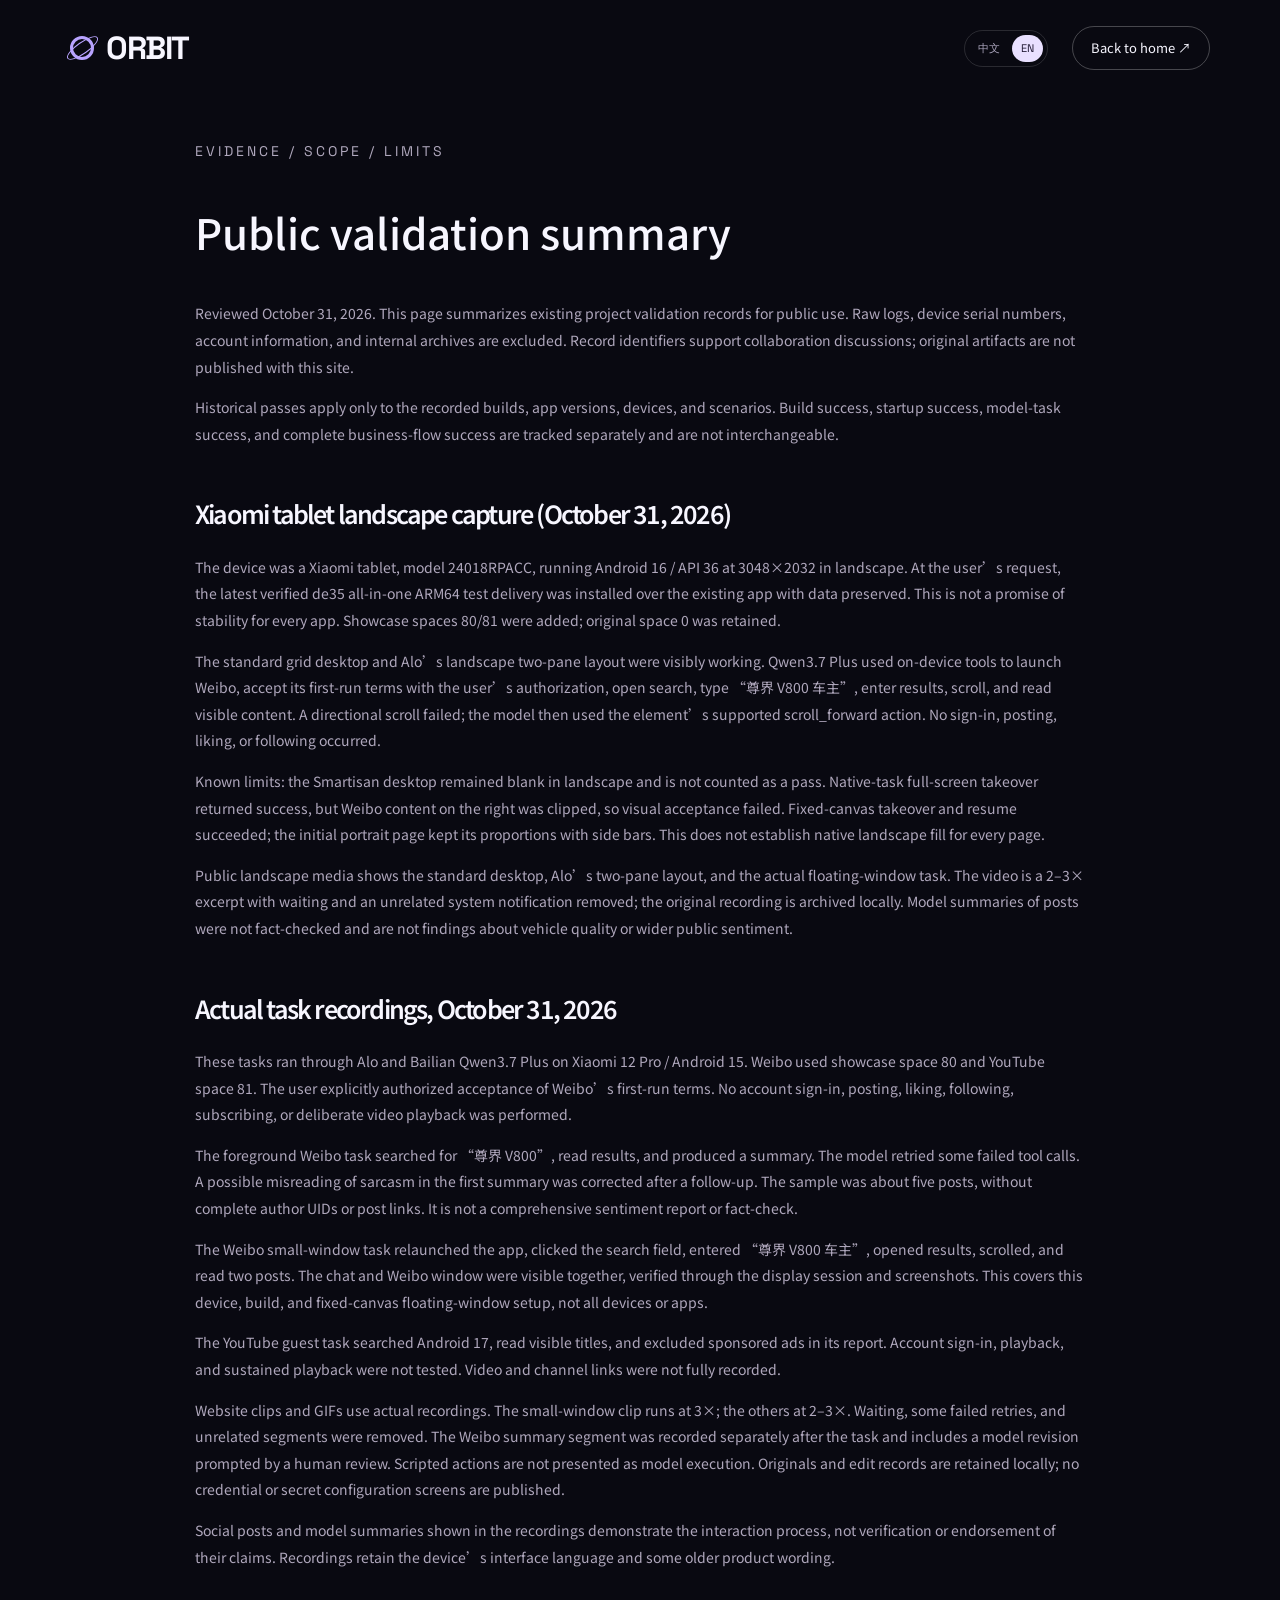
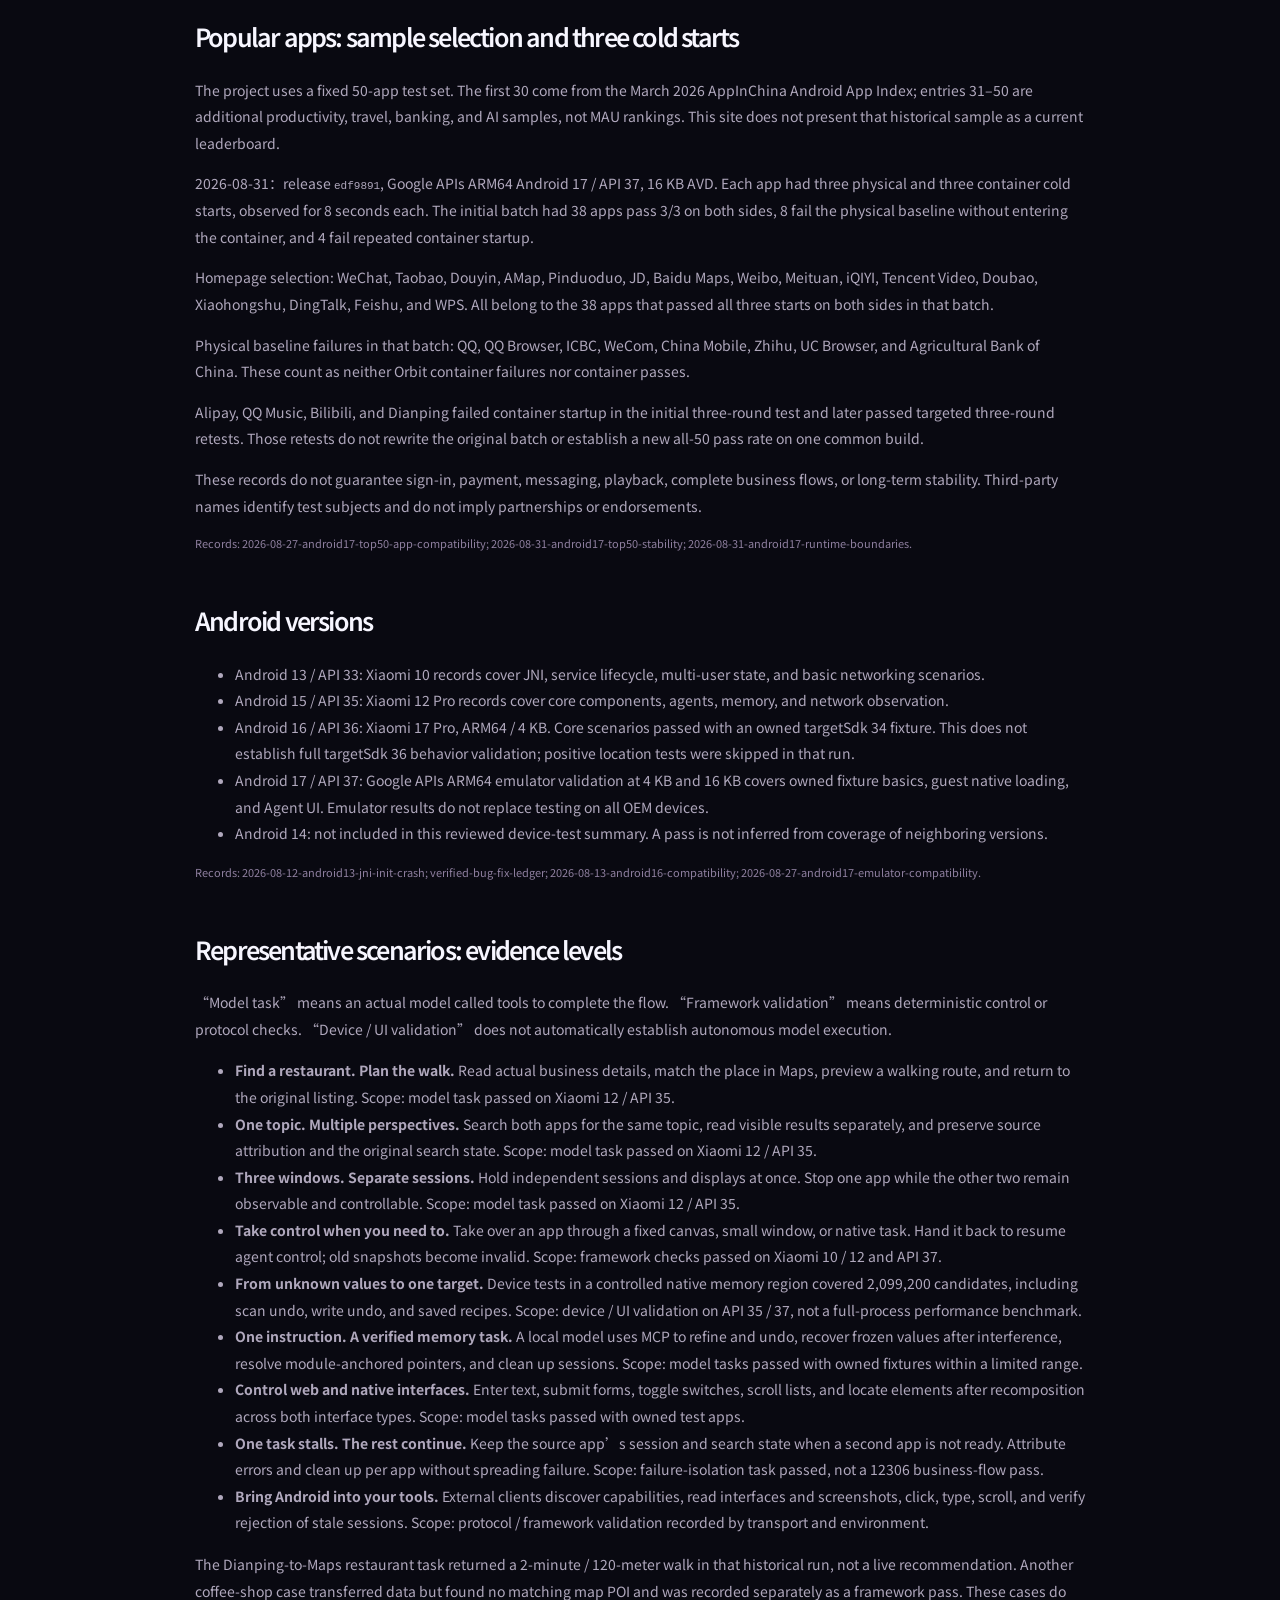
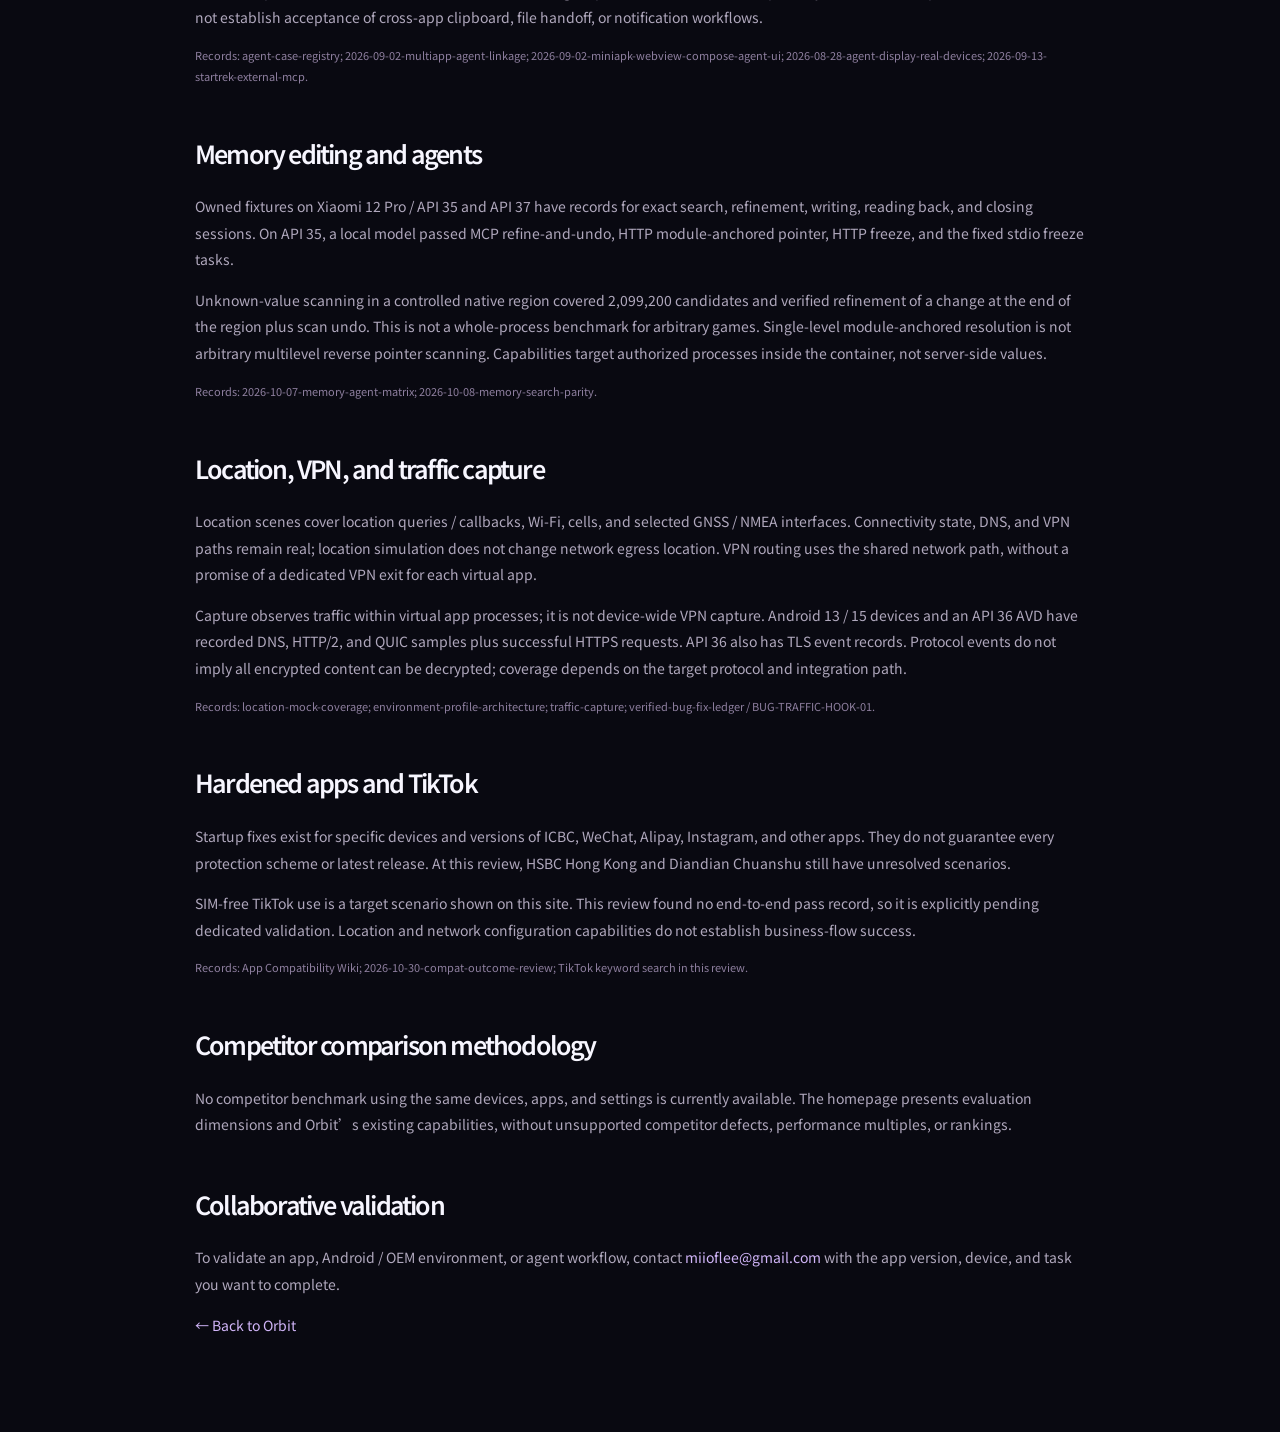
==== commit 0d800e88: "Add Xiaomi tablet landscape capture and verified scope" ====
--- a/evidence.en.html
+++ b/evidence.en.html
@@ -1,4 +1,4 @@
-<!doctype html><html lang="en"><head><meta charset="utf-8"><meta name="viewport" content="width=device-width,initial-scale=1"><script src="assets/locale.js"></script><title>Orbit · Public validation summary</title><meta name="description" content="Historical test scope and known limits for Orbit’s Android, popular-app, agent, and memory capabilities."><link rel="icon" href="assets/favicon.svg"><link rel="stylesheet" href="assets/style.css"><link rel="stylesheet" href="assets/refresh.css"><link rel="alternate" hreflang="zh-CN" href="evidence.html?lang=zh"><link rel="alternate" hreflang="en" href="evidence.en.html?lang=en"></head><body><header><a class="brand" href="index.en.html"><span class="logo"></span>ORBIT</a><nav><div class="language-switch" aria-label="Language"><a href="evidence.html?lang=zh" data-language="zh" lang="zh">中文</a><a href="evidence.en.html?lang=en" data-language="en" lang="en" aria-current="true">EN</a></div><a class="nav-contact" href="index.en.html">Back to home ↗</a></nav></header><main class="evidence-body"><p class="eyebrow">EVIDENCE / SCOPE / LIMITS</p><h1>Public validation summary</h1><p>Reviewed October 31, 2026. This page summarizes existing project validation records for public use. Raw logs, device serial numbers, account information, and internal archives are excluded. Record identifiers support collaboration discussions; original artifacts are not published with this site.</p><p>Historical passes apply only to the recorded builds, app versions, devices, and scenarios. Build success, startup success, model-task success, and complete business-flow success are tracked separately and are not interchangeable.</p><h2 id="recordings">Actual task recordings, October 31, 2026</h2><p>These tasks ran through Alo and Bailian Qwen3.7 Plus on Xiaomi 12 Pro / Android 15. Weibo used showcase space 80 and YouTube space 81. The user explicitly authorized acceptance of Weibo’s first-run terms. No account sign-in, posting, liking, following, subscribing, or deliberate video playback was performed.</p><p>The foreground Weibo task searched for “尊界 V800”, read results, and produced a summary. The model retried some failed tool calls. A possible misreading of sarcasm in the first summary was corrected after a follow-up. The sample was about five posts, without complete author UIDs or post links. It is not a comprehensive sentiment report or fact-check.</p><p>The Weibo small-window task relaunched the app, clicked the search field, entered “尊界 V800 车主”, opened results, scrolled, and read two posts. The chat and Weibo window were visible together, verified through the display session and screenshots. This covers this device, build, and fixed-canvas floating-window setup, not all devices or apps.</p><p>The YouTube guest task searched Android 17, read visible titles, and excluded sponsored ads in its report. Account sign-in, playback, and sustained playback were not tested. Video and channel links were not fully recorded.</p><p>Website clips and GIFs use actual recordings. The small-window clip runs at 3×; the others at 2–3×. Waiting, some failed retries, and unrelated segments were removed. The Weibo summary segment was recorded separately after the task and includes a model revision prompted by a human review. Scripted actions are not presented as model execution. Originals and edit records are retained locally; no credential or secret configuration screens are published.</p><p>Social posts and model summaries shown in the recordings demonstrate the interaction process, not verification or endorsement of their claims. Recordings retain the device’s interface language and some older product wording.</p><h2 id="apps">Popular apps: sample selection and three cold starts</h2><p>The project uses a fixed 50-app test set. The first 30 come from the March 2026 AppInChina Android App Index; entries 31–50 are additional productivity, travel, banking, and AI samples, not MAU rankings. This site does not present that historical sample as a current leaderboard.</p><p>2026-08-31：release <code>edf9891</code>, Google APIs ARM64 Android 17 / API 37, 16 KB AVD. Each app had three physical and three container cold starts, observed for 8 seconds each. The initial batch had 38 apps pass 3/3 on both sides, 8 fail the physical baseline without entering the container, and 4 fail repeated container startup.</p><p>Homepage selection: WeChat, Taobao, Douyin, AMap, Pinduoduo, JD, Baidu Maps, Weibo, Meituan, iQIYI, Tencent Video, Doubao, Xiaohongshu, DingTalk, Feishu, and WPS. All belong to the 38 apps that passed all three starts on both sides in that batch.</p><p>Physical baseline failures in that batch: QQ, QQ Browser, ICBC, WeCom, China Mobile, Zhihu, UC Browser, and Agricultural Bank of China. These count as neither Orbit container failures nor container passes.</p><p>Alipay, QQ Music, Bilibili, and Dianping failed container startup in the initial three-round test and later passed targeted three-round retests. Those retests do not rewrite the original batch or establish a new all-50 pass rate on one common build.</p><p>These records do not guarantee sign-in, payment, messaging, playback, complete business flows, or long-term stability. Third-party names identify test subjects and do not imply partnerships or endorsements.</p><p class="source">Records: 2026-08-27-android17-top50-app-compatibility; 2026-08-31-android17-top50-stability; 2026-08-31-android17-runtime-boundaries.</p>
+<!doctype html><html lang="en"><head><meta charset="utf-8"><meta name="viewport" content="width=device-width,initial-scale=1"><script src="assets/locale.js"></script><title>Orbit · Public validation summary</title><meta name="description" content="Historical test scope and known limits for Orbit’s Android, popular-app, agent, and memory capabilities."><link rel="icon" href="assets/favicon.svg"><link rel="stylesheet" href="assets/style.css"><link rel="stylesheet" href="assets/refresh.css"><link rel="alternate" hreflang="zh-CN" href="evidence.html?lang=zh"><link rel="alternate" hreflang="en" href="evidence.en.html?lang=en"></head><body><header><a class="brand" href="index.en.html"><span class="logo"></span>ORBIT</a><nav><div class="language-switch" aria-label="Language"><a href="evidence.html?lang=zh" data-language="zh" lang="zh">中文</a><a href="evidence.en.html?lang=en" data-language="en" lang="en" aria-current="true">EN</a></div><a class="nav-contact" href="index.en.html">Back to home ↗</a></nav></header><main class="evidence-body"><p class="eyebrow">EVIDENCE / SCOPE / LIMITS</p><h1>Public validation summary</h1><p>Reviewed October 31, 2026. This page summarizes existing project validation records for public use. Raw logs, device serial numbers, account information, and internal archives are excluded. Record identifiers support collaboration discussions; original artifacts are not published with this site.</p><p>Historical passes apply only to the recorded builds, app versions, devices, and scenarios. Build success, startup success, model-task success, and complete business-flow success are tracked separately and are not interchangeable.</p><h2 id="tablet">Xiaomi tablet landscape capture (October 31, 2026)</h2><p>The device was a Xiaomi tablet, model 24018RPACC, running Android 16 / API 36 at 3048×2032 in landscape. At the user’s request, the latest verified de35 all-in-one ARM64 test delivery was installed over the existing app with data preserved. This is not a promise of stability for every app. Showcase spaces 80/81 were added; original space 0 was retained.</p><p>The standard grid desktop and Alo’s landscape two-pane layout were visibly working. Qwen3.7 Plus used on-device tools to launch Weibo, accept its first-run terms with the user’s authorization, open search, type “尊界 V800 车主”, enter results, scroll, and read visible content. A directional scroll failed; the model then used the element’s supported scroll_forward action. No sign-in, posting, liking, or following occurred.</p><p>Known limits: the Smartisan desktop remained blank in landscape and is not counted as a pass. Native-task full-screen takeover returned success, but Weibo content on the right was clipped, so visual acceptance failed. Fixed-canvas takeover and resume succeeded; the initial portrait page kept its proportions with side bars. This does not establish native landscape fill for every page.</p><p>Public landscape media shows the standard desktop, Alo’s two-pane layout, and the actual floating-window task. The video is a 2–3× excerpt with waiting and an unrelated system notification removed; the original recording is archived locally. Model summaries of posts were not fact-checked and are not findings about vehicle quality or wider public sentiment.</p><h2 id="recordings">Actual task recordings, October 31, 2026</h2><p>These tasks ran through Alo and Bailian Qwen3.7 Plus on Xiaomi 12 Pro / Android 15. Weibo used showcase space 80 and YouTube space 81. The user explicitly authorized acceptance of Weibo’s first-run terms. No account sign-in, posting, liking, following, subscribing, or deliberate video playback was performed.</p><p>The foreground Weibo task searched for “尊界 V800”, read results, and produced a summary. The model retried some failed tool calls. A possible misreading of sarcasm in the first summary was corrected after a follow-up. The sample was about five posts, without complete author UIDs or post links. It is not a comprehensive sentiment report or fact-check.</p><p>The Weibo small-window task relaunched the app, clicked the search field, entered “尊界 V800 车主”, opened results, scrolled, and read two posts. The chat and Weibo window were visible together, verified through the display session and screenshots. This covers this device, build, and fixed-canvas floating-window setup, not all devices or apps.</p><p>The YouTube guest task searched Android 17, read visible titles, and excluded sponsored ads in its report. Account sign-in, playback, and sustained playback were not tested. Video and channel links were not fully recorded.</p><p>Website clips and GIFs use actual recordings. The small-window clip runs at 3×; the others at 2–3×. Waiting, some failed retries, and unrelated segments were removed. The Weibo summary segment was recorded separately after the task and includes a model revision prompted by a human review. Scripted actions are not presented as model execution. Originals and edit records are retained locally; no credential or secret configuration screens are published.</p><p>Social posts and model summaries shown in the recordings demonstrate the interaction process, not verification or endorsement of their claims. Recordings retain the device’s interface language and some older product wording.</p><h2 id="apps">Popular apps: sample selection and three cold starts</h2><p>The project uses a fixed 50-app test set. The first 30 come from the March 2026 AppInChina Android App Index; entries 31–50 are additional productivity, travel, banking, and AI samples, not MAU rankings. This site does not present that historical sample as a current leaderboard.</p><p>2026-08-31：release <code>edf9891</code>, Google APIs ARM64 Android 17 / API 37, 16 KB AVD. Each app had three physical and three container cold starts, observed for 8 seconds each. The initial batch had 38 apps pass 3/3 on both sides, 8 fail the physical baseline without entering the container, and 4 fail repeated container startup.</p><p>Homepage selection: WeChat, Taobao, Douyin, AMap, Pinduoduo, JD, Baidu Maps, Weibo, Meituan, iQIYI, Tencent Video, Doubao, Xiaohongshu, DingTalk, Feishu, and WPS. All belong to the 38 apps that passed all three starts on both sides in that batch.</p><p>Physical baseline failures in that batch: QQ, QQ Browser, ICBC, WeCom, China Mobile, Zhihu, UC Browser, and Agricultural Bank of China. These count as neither Orbit container failures nor container passes.</p><p>Alipay, QQ Music, Bilibili, and Dianping failed container startup in the initial three-round test and later passed targeted three-round retests. Those retests do not rewrite the original batch or establish a new all-50 pass rate on one common build.</p><p>These records do not guarantee sign-in, payment, messaging, playback, complete business flows, or long-term stability. Third-party names identify test subjects and do not imply partnerships or endorsements.</p><p class="source">Records: 2026-08-27-android17-top50-app-compatibility; 2026-08-31-android17-top50-stability; 2026-08-31-android17-runtime-boundaries.</p>
 <h2>Android versions</h2><ul><li>Android 13 / API 33: Xiaomi 10 records cover JNI, service lifecycle, multi-user state, and basic networking scenarios.</li><li>Android 15 / API 35: Xiaomi 12 Pro records cover core components, agents, memory, and network observation.</li><li>Android 16 / API 36: Xiaomi 17 Pro, ARM64 / 4 KB. Core scenarios passed with an owned targetSdk 34 fixture. This does not establish full targetSdk 36 behavior validation; positive location tests were skipped in that run.</li><li>Android 17 / API 37: Google APIs ARM64 emulator validation at 4 KB and 16 KB covers owned fixture basics, guest native loading, and Agent UI. Emulator results do not replace testing on all OEM devices.</li><li>Android 14: not included in this reviewed device-test summary. A pass is not inferred from coverage of neighboring versions.</li></ul><p class="source">Records: 2026-08-12-android13-jni-init-crash; verified-bug-fix-ledger; 2026-08-13-android16-compatibility; 2026-08-27-android17-emulator-compatibility.</p>
 <h2 id="playbooks">Representative scenarios: evidence levels</h2><p>“Model task” means an actual model called tools to complete the flow. “Framework validation” means deterministic control or protocol checks. “Device / UI validation” does not automatically establish autonomous model execution.</p><ul><li><strong>Find a restaurant. Plan the walk.</strong> Read actual business details, match the place in Maps, preview a walking route, and return to the original listing. Scope: model task passed on Xiaomi 12 / API 35.</li><li><strong>One topic. Multiple perspectives.</strong> Search both apps for the same topic, read visible results separately, and preserve source attribution and the original search state. Scope: model task passed on Xiaomi 12 / API 35.</li><li><strong>Three windows. Separate sessions.</strong> Hold independent sessions and displays at once. Stop one app while the other two remain observable and controllable. Scope: model task passed on Xiaomi 12 / API 35.</li><li><strong>Take control when you need to.</strong> Take over an app through a fixed canvas, small window, or native task. Hand it back to resume agent control; old snapshots become invalid. Scope: framework checks passed on Xiaomi 10 / 12 and API 37.</li><li><strong>From unknown values to one target.</strong> Device tests in a controlled native memory region covered 2,099,200 candidates, including scan undo, write undo, and saved recipes. Scope: device / UI validation on API 35 / 37, not a full-process performance benchmark.</li><li><strong>One instruction. A verified memory task.</strong> A local model uses MCP to refine and undo, recover frozen values after interference, resolve module-anchored pointers, and clean up sessions. Scope: model tasks passed with owned fixtures within a limited range.</li><li><strong>Control web and native interfaces.</strong> Enter text, submit forms, toggle switches, scroll lists, and locate elements after recomposition across both interface types. Scope: model tasks passed with owned test apps.</li><li><strong>One task stalls. The rest continue.</strong> Keep the source app’s session and search state when a second app is not ready. Attribute errors and clean up per app without spreading failure. Scope: failure-isolation task passed, not a 12306 business-flow pass.</li><li><strong>Bring Android into your tools.</strong> External clients discover capabilities, read interfaces and screenshots, click, type, scroll, and verify rejection of stale sessions. Scope: protocol / framework validation recorded by transport and environment.</li></ul><p>The Dianping-to-Maps restaurant task returned a 2-minute / 120-meter walk in that historical run, not a live recommendation. Another coffee-shop case transferred data but found no matching map POI and was recorded separately as a framework pass. These cases do not establish acceptance of cross-app clipboard, file handoff, or notification workflows.</p><p class="source">Records: agent-case-registry; 2026-09-02-multiapp-agent-linkage; 2026-09-02-miniapk-webview-compose-agent-ui; 2026-08-28-agent-display-real-devices; 2026-09-13-startrek-external-mcp.</p>
 <h2>Memory editing and agents</h2><p>Owned fixtures on Xiaomi 12 Pro / API 35 and API 37 have records for exact search, refinement, writing, reading back, and closing sessions. On API 35, a local model passed MCP refine-and-undo, HTTP module-anchored pointer, HTTP freeze, and the fixed stdio freeze tasks.</p><p>Unknown-value scanning in a controlled native region covered 2,099,200 candidates and verified refinement of a change at the end of the region plus scan undo. This is not a whole-process benchmark for arbitrary games. Single-level module-anchored resolution is not arbitrary multilevel reverse pointer scanning. Capabilities target authorized processes inside the container, not server-side values.</p><p class="source">Records: 2026-10-07-memory-agent-matrix; 2026-10-08-memory-search-parity.</p>
--- a/assets/refresh.css
+++ b/assets/refresh.css
@@ -2,3 +2,5 @@
 @media(min-width:1700px){.hero-stage{right:7%;width:42%}.device{max-width:320px}.hero-copy{max-width:880px}}@media(max-width:1100px){nav{gap:14px}.brand-tag{display:none}.hero{padding-top:210px}.hero h1{font-size:55px}.hero-stage{top:23%;width:50%;right:-3%;height:62%}.device{border-width:5px;border-radius:25px}.floating-label{font-size:9px;padding:10px 14px}.hero-copy{width:60%}.screen-stage{gap:8%;padding:45px 6%;min-height:680px}.screen-copy h3{font-size:28px}.showcase-phone{max-width:40%}.agent-workspace{grid-template-columns:250px 1fr;gap:25px}.gallery-row{padding-inline:0;gap:24px}.hero-description{max-width:390px;font-size:14px}.hero-description br{display:none}}@media(max-width:700px){header{height:78px;padding-inline:6%}.brand{font-size:28px}nav{gap:10px}.language-switch{display:flex}nav .nav-contact{font-size:10px;padding:8px 12px}.hero{padding:135px 7% 70px;height:auto;min-height:1000px;max-height:none}.hero-copy{width:100%}.hero h1,html[lang=en] .hero h1{font-size:48px;letter-spacing:-2px}.hero-description{font-size:13px;max-width:100%;margin-top:24px}.hero-stage{top:470px;width:90%;height:430px;right:3%}.device{width:40%;max-width:185px;border-width:4px;border-radius:22px}.device-back{left:13%;top:2%}.device-front{left:48%;top:7%}.hero-art{inset:-10% -10%;width:120%;height:115%;opacity:.5}.hero-foot{margin-top:25px}.floating-label{font-size:8px;padding:8px 11px}.label-one{right:2%;top:-1%}.label-two{left:2%;bottom:4%}.hero:before{font-size:220px;bottom:-65px;letter-spacing:-15px}.app-showcase{padding:45px 7%}.app-showcase h2{font-size:25px}.app-list{grid-template-columns:repeat(4,1fr)}.app-tile{padding:12px 4px}.app-icon{width:38px;height:38px;font-size:13px;border-radius:12px}.app-tile strong{font-size:10px}.screenshot-section{padding-top:65px}.screenshot-section .section-heading{margin-bottom:35px}.screen-stage{display:flex;flex-direction:column;padding:35px 25px 55px;gap:40px;border-radius:25px;min-height:0}.screen-copy{width:100%}.screen-copy h3{font-size:25px}.screen-copy>p{font-size:12px}.showcase-phone{width:250px;max-width:85%;border-width:5px;border-radius:28px;transform:rotate(2deg)}.shot-tabs{margin-block:22px;gap:7px}.shot-tabs button{font-size:10px;padding:9px 12px}.screen-number{bottom:20px;left:25px}.agent-section .section-heading h2{font-size:44px}.agent-workspace{display:block}.console{min-height:440px}.prompt p{font-size:13px}.step-code{font-size:12px}.step p{font-size:11px}.console-top{padding:18px}.console-bottom{font-size:9px}.cap-card{padding:28px;border-radius:22px}.cap-card h3{font-size:25px}.plays-grid{grid-template-columns:1fr}.play p{min-height:0}.play{padding:25px}.compat-stats{gap:14px}.compat-stats strong{font-size:25px}.compat-stats span{font-size:10px}.compat-details h3{font-size:23px}.gallery-row{display:flex;overflow-x:auto;scroll-snap-type:x mandatory;gap:22px;padding:15px 3px 20px}.gallery-row figure{flex:0 0 72%;scroll-snap-align:center}.screenshot-button{border-width:4px;border-radius:24px}.contact h2{font-size:40px}.contact .email{font-size:25px}.section-heading h2,h2{font-size:34px}.image-zoom{font-size:12px}html[lang=en] .hero-stage{top:490px}html[lang=en] .hero{min-height:1040px}footer{font-size:8px}}
 
 .real-demos{background:radial-gradient(ellipse at 75% 30%,#64518c33,transparent 55%)}.real-demos .section-heading{max-width:780px}.demo-feature{display:grid;grid-template-columns:1fr 360px;gap:90px;align-items:center;padding:55px 6%;border:1px solid #b997ee33;border-radius:30px;background:linear-gradient(140deg,#211b30,#101019)}.demo-feature h3{font-size:32px;line-height:1.5}.demo-feature-copy>p{color:#b7aac8;font-size:14px;line-height:1.95}.demo-feature-copy .shot-note{font-size:11px;color:#91839f;margin-top:27px}.demo-feature .button{margin-top:20px}.demo-video{display:block;width:100%;height:auto;max-height:750px;background:#111;border:5px solid #484050;border-radius:24px;box-shadow:0 25px 65px #0005}.media-note{font-size:10px!important;color:#9b89b2!important;line-height:1.8!important}.demo-secondary{display:grid;grid-template-columns:1fr 1fr;gap:30px;margin-top:45px}.demo-secondary-card{display:grid;grid-template-columns:42% 1fr;gap:25px;align-items:center;background:#14111e;border:1px solid #fff1;border-radius:22px;padding:25px}.demo-secondary-card h3{font-size:21px;line-height:1.5}.demo-secondary-card p{color:#a99bb9;font-size:12px;line-height:1.85}.demo-secondary-card .demo-video{border-width:3px;border-radius:16px}.demo-secondary-card .text-link{color:#ceb1f2;font-size:11px}@media(max-width:1100px){.demo-feature{grid-template-columns:1fr 300px;gap:40px}.demo-secondary-card{display:block}.demo-secondary-card .demo-video{max-width:260px;margin:auto}}@media(max-width:700px){.demo-feature{display:flex;flex-direction:column;padding:30px 24px;gap:30px}.demo-feature h3{font-size:26px}.demo-feature-copy>p{font-size:13px}.demo-feature .demo-video{max-width:300px}.demo-secondary{grid-template-columns:1fr;gap:25px}.demo-secondary-card{display:grid;grid-template-columns:42% 1fr;gap:20px;padding:20px}.demo-secondary-card h3{font-size:17px}.demo-secondary-card p{font-size:11px}}
+
+.tablet-demo{background:radial-gradient(ellipse at 50% 35%,#36457533,transparent 65%)}.tablet-demo .section-heading{max-width:820px}.tablet-video-frame{padding:12px;border:1px solid #aaa4ca44;border-radius:30px;background:linear-gradient(135deg,#474052,#17141e);box-shadow:0 40px 100px #0006}.tablet-video-frame video{width:100%;height:auto;display:block;border-radius:20px;background:#141119}.tablet-caption{display:flex;justify-content:space-between;gap:20px;margin:25px 4px 45px;color:#9f91b0;font-size:11px}.tablet-shots{display:grid;grid-template-columns:1fr 1fr;gap:25px}.tablet-shots figure{margin:0}.tablet-shots figure:first-child{grid-column:1/-1}.tablet-shot-button{display:block;width:100%;padding:5px;background:#292330;border:1px solid #83738c55;border-radius:15px;overflow:hidden;cursor:zoom-in}.tablet-shot-button img{width:100%;height:auto;display:block;border-radius:10px}.tablet-shots figcaption{font-size:12px;color:#b3a4c4;line-height:1.8;padding:16px 0}.tablet-shots figcaption span{float:right;color:#d8c1f5}@media(max-width:700px){.tablet-video-frame{padding:5px;border-radius:15px}.tablet-video-frame video{border-radius:10px}.tablet-caption{flex-direction:column;gap:12px;font-size:10px;margin-bottom:30px}.tablet-shots{grid-template-columns:1fr;gap:20px}.tablet-shots figcaption{font-size:11px}}
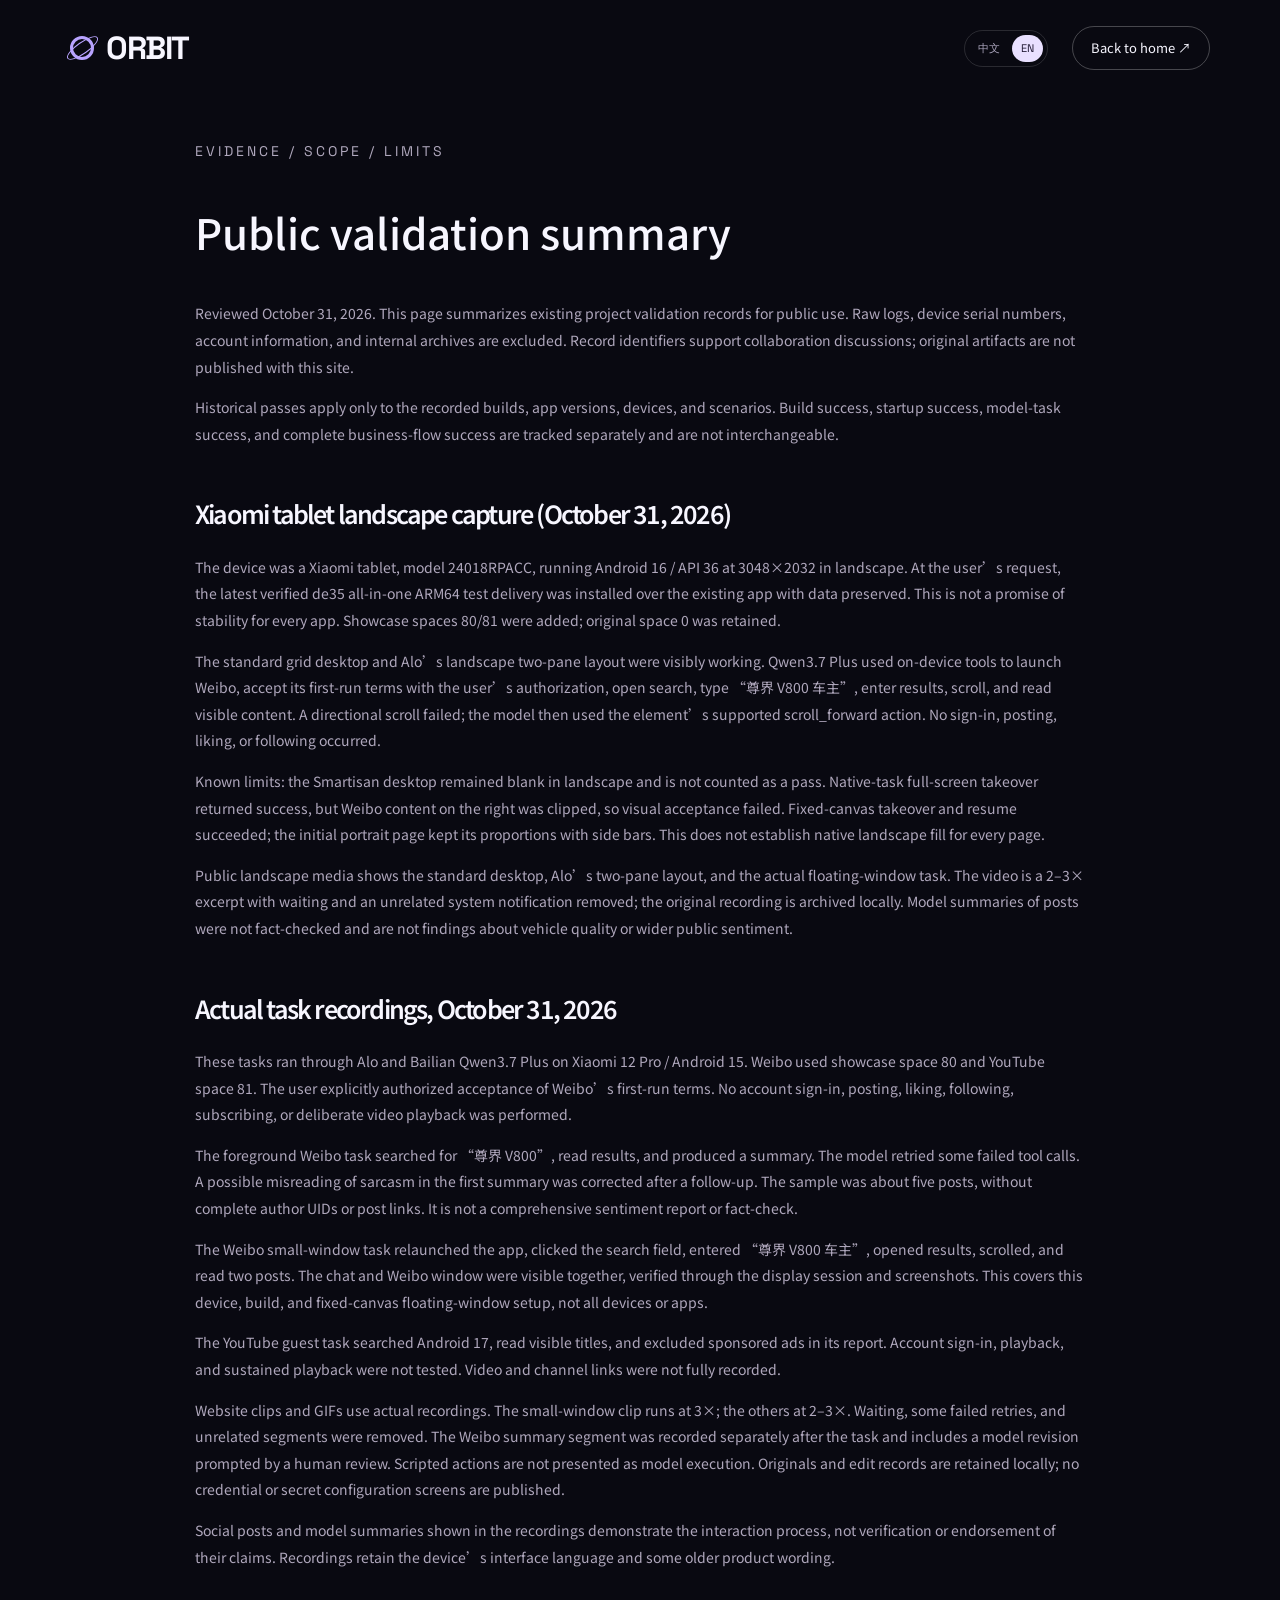
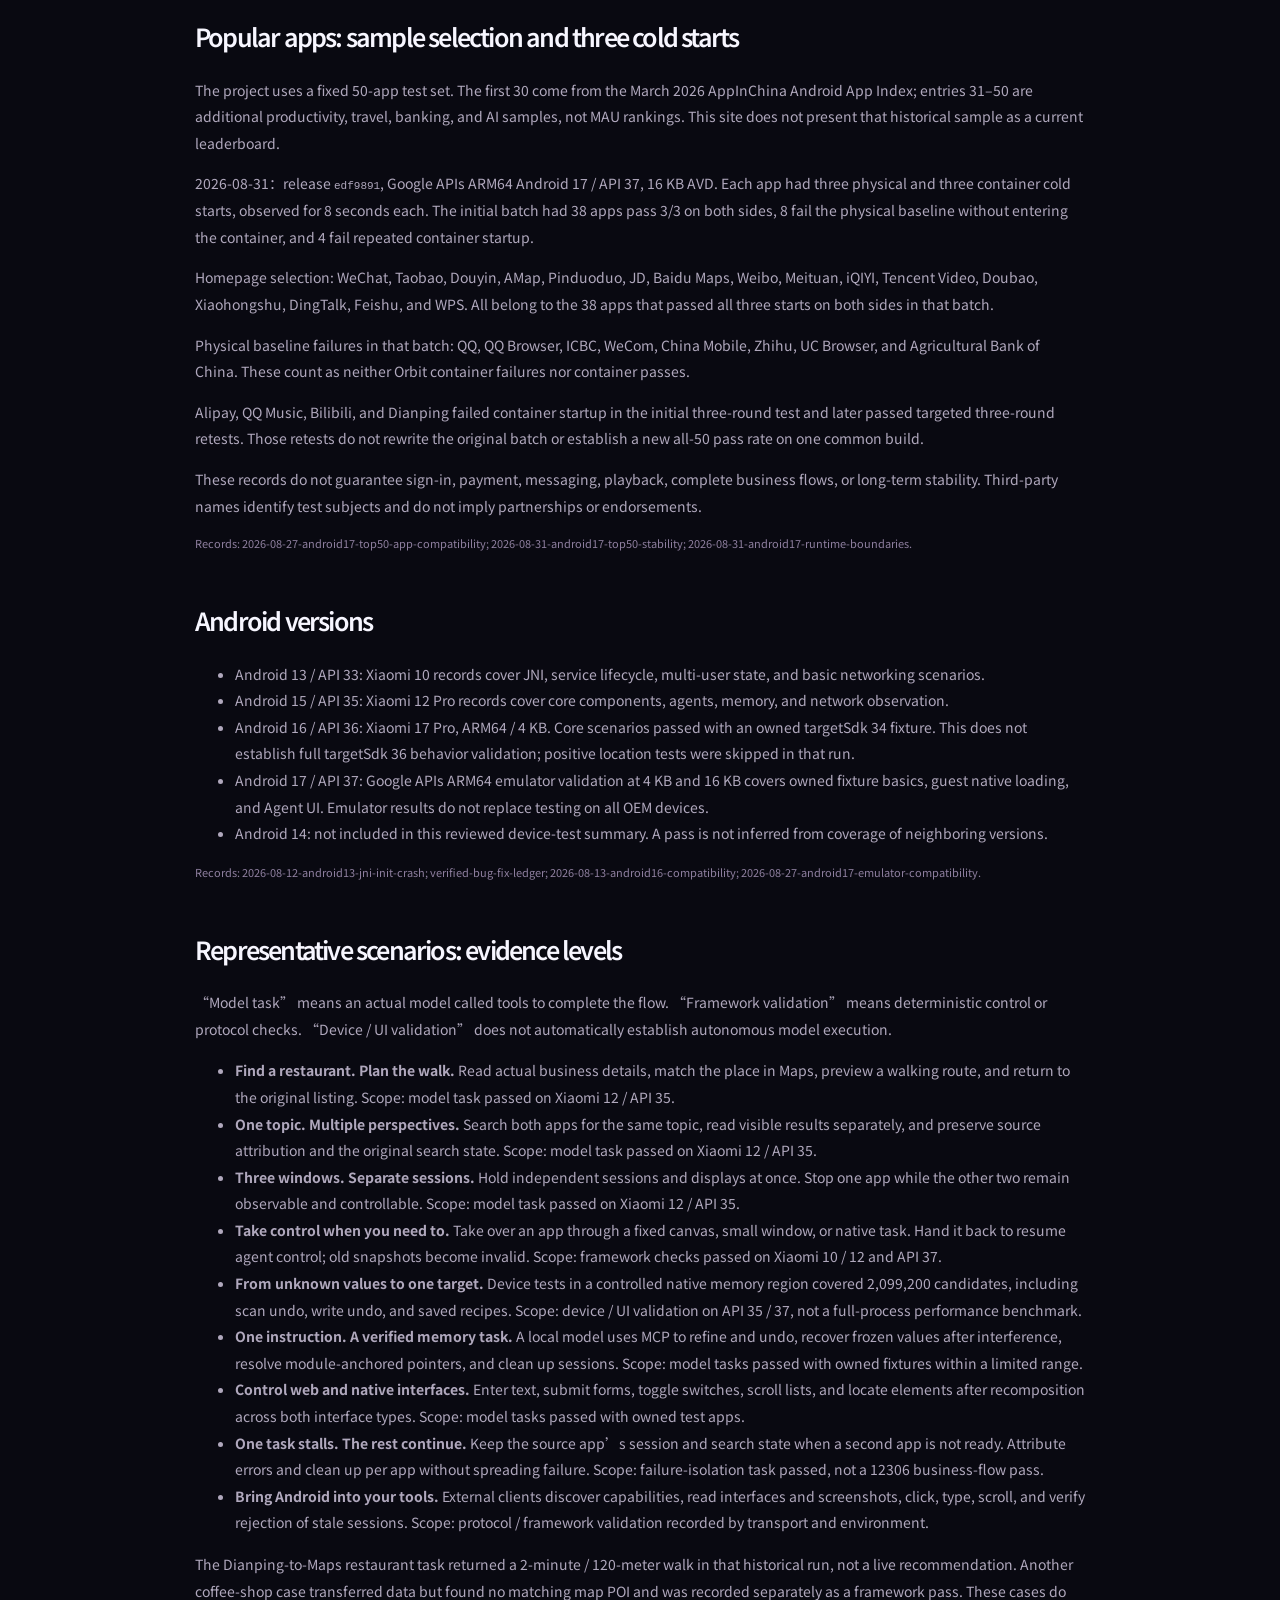
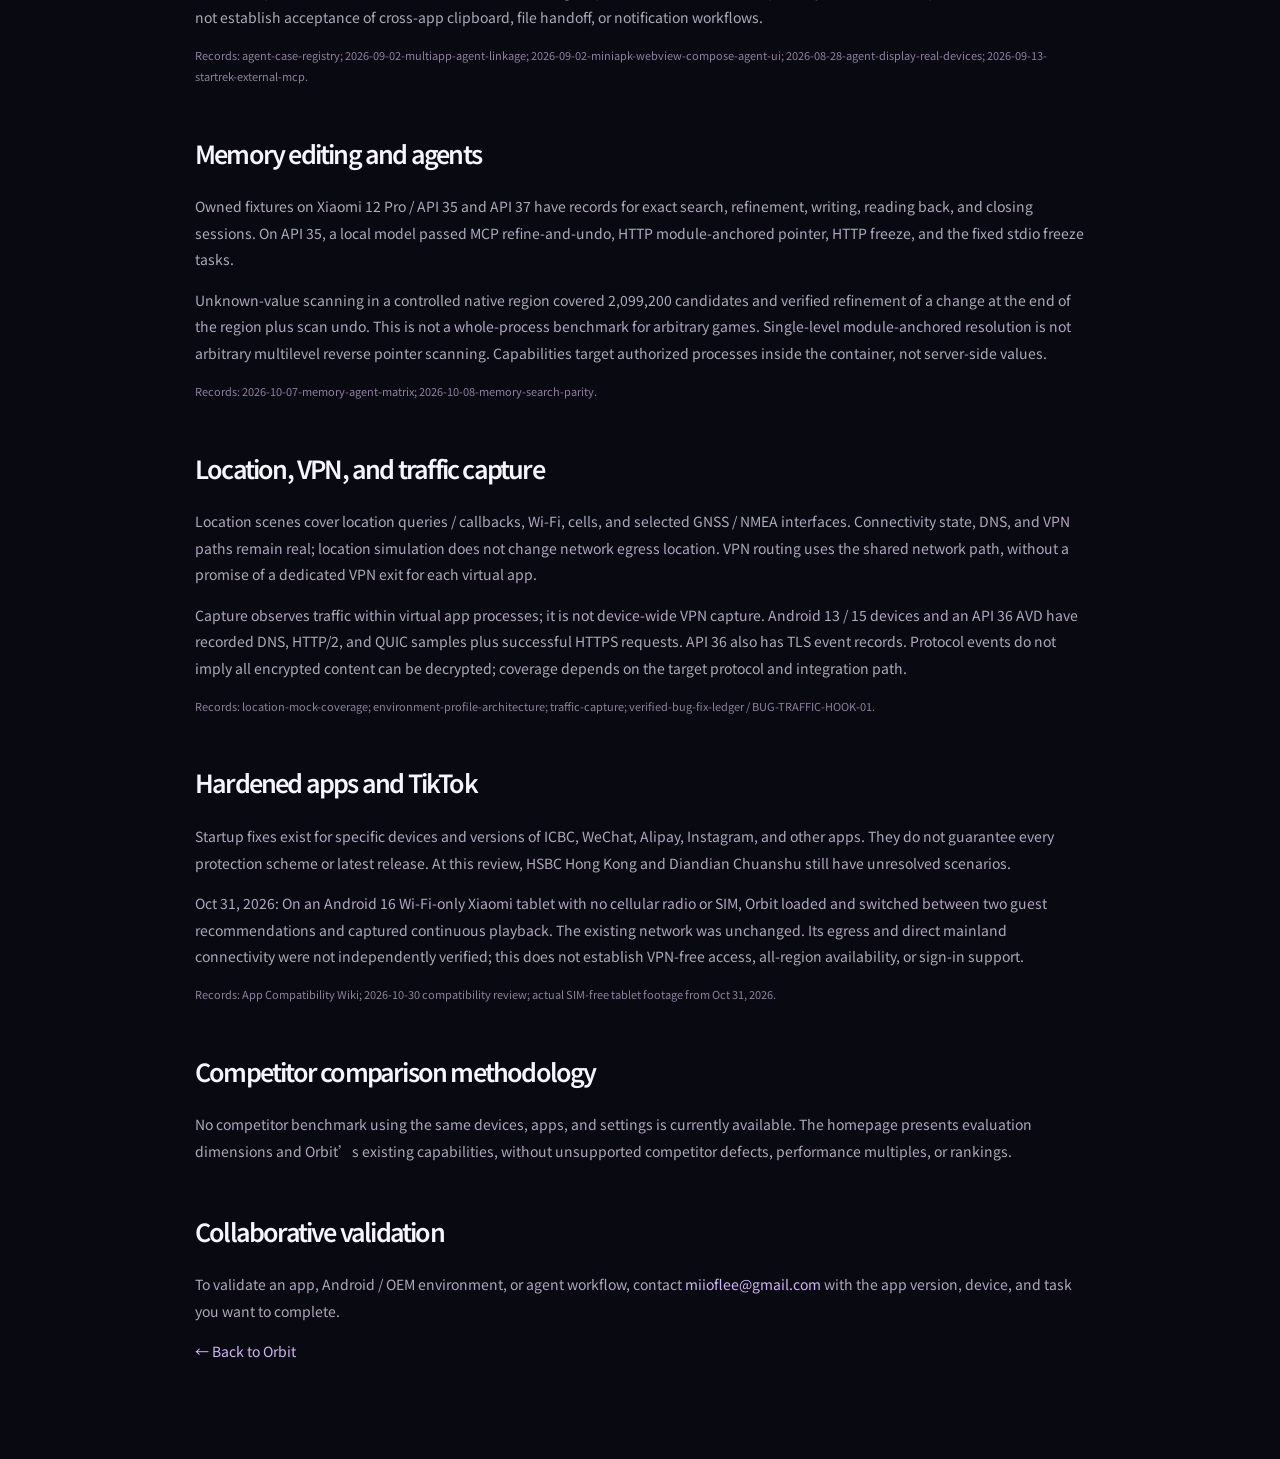
==== commit ce4c46dd: "Present no-root AI phone positioning and native execution" ====
--- a/evidence.en.html
+++ b/evidence.en.html
@@ -1,7 +1,7 @@
-<!doctype html><html lang="en"><head><meta charset="utf-8"><meta name="viewport" content="width=device-width,initial-scale=1"><script src="assets/locale.js"></script><title>Orbit · Public validation summary</title><meta name="description" content="Historical test scope and known limits for Orbit’s Android, popular-app, agent, and memory capabilities."><link rel="icon" href="assets/favicon.svg"><link rel="stylesheet" href="assets/style.css"><link rel="stylesheet" href="assets/refresh.css"><link rel="alternate" hreflang="zh-CN" href="evidence.html?lang=zh"><link rel="alternate" hreflang="en" href="evidence.en.html?lang=en"></head><body><header><a class="brand" href="index.en.html"><span class="logo"></span>ORBIT</a><nav><div class="language-switch" aria-label="Language"><a href="evidence.html?lang=zh" data-language="zh" lang="zh">中文</a><a href="evidence.en.html?lang=en" data-language="en" lang="en" aria-current="true">EN</a></div><a class="nav-contact" href="index.en.html">Back to home ↗</a></nav></header><main class="evidence-body"><p class="eyebrow">EVIDENCE / SCOPE / LIMITS</p><h1>Public validation summary</h1><p>Reviewed October 31, 2026. This page summarizes existing project validation records for public use. Raw logs, device serial numbers, account information, and internal archives are excluded. Record identifiers support collaboration discussions; original artifacts are not published with this site.</p><p>Historical passes apply only to the recorded builds, app versions, devices, and scenarios. Build success, startup success, model-task success, and complete business-flow success are tracked separately and are not interchangeable.</p><h2 id="tablet">Xiaomi tablet landscape capture (October 31, 2026)</h2><p>The device was a Xiaomi tablet, model 24018RPACC, running Android 16 / API 36 at 3048×2032 in landscape. At the user’s request, the latest verified de35 all-in-one ARM64 test delivery was installed over the existing app with data preserved. This is not a promise of stability for every app. Showcase spaces 80/81 were added; original space 0 was retained.</p><p>The standard grid desktop and Alo’s landscape two-pane layout were visibly working. Qwen3.7 Plus used on-device tools to launch Weibo, accept its first-run terms with the user’s authorization, open search, type “尊界 V800 车主”, enter results, scroll, and read visible content. A directional scroll failed; the model then used the element’s supported scroll_forward action. No sign-in, posting, liking, or following occurred.</p><p>Known limits: the Smartisan desktop remained blank in landscape and is not counted as a pass. Native-task full-screen takeover returned success, but Weibo content on the right was clipped, so visual acceptance failed. Fixed-canvas takeover and resume succeeded; the initial portrait page kept its proportions with side bars. This does not establish native landscape fill for every page.</p><p>Public landscape media shows the standard desktop, Alo’s two-pane layout, and the actual floating-window task. The video is a 2–3× excerpt with waiting and an unrelated system notification removed; the original recording is archived locally. Model summaries of posts were not fact-checked and are not findings about vehicle quality or wider public sentiment.</p><h2 id="recordings">Actual task recordings, October 31, 2026</h2><p>These tasks ran through Alo and Bailian Qwen3.7 Plus on Xiaomi 12 Pro / Android 15. Weibo used showcase space 80 and YouTube space 81. The user explicitly authorized acceptance of Weibo’s first-run terms. No account sign-in, posting, liking, following, subscribing, or deliberate video playback was performed.</p><p>The foreground Weibo task searched for “尊界 V800”, read results, and produced a summary. The model retried some failed tool calls. A possible misreading of sarcasm in the first summary was corrected after a follow-up. The sample was about five posts, without complete author UIDs or post links. It is not a comprehensive sentiment report or fact-check.</p><p>The Weibo small-window task relaunched the app, clicked the search field, entered “尊界 V800 车主”, opened results, scrolled, and read two posts. The chat and Weibo window were visible together, verified through the display session and screenshots. This covers this device, build, and fixed-canvas floating-window setup, not all devices or apps.</p><p>The YouTube guest task searched Android 17, read visible titles, and excluded sponsored ads in its report. Account sign-in, playback, and sustained playback were not tested. Video and channel links were not fully recorded.</p><p>Website clips and GIFs use actual recordings. The small-window clip runs at 3×; the others at 2–3×. Waiting, some failed retries, and unrelated segments were removed. The Weibo summary segment was recorded separately after the task and includes a model revision prompted by a human review. Scripted actions are not presented as model execution. Originals and edit records are retained locally; no credential or secret configuration screens are published.</p><p>Social posts and model summaries shown in the recordings demonstrate the interaction process, not verification or endorsement of their claims. Recordings retain the device’s interface language and some older product wording.</p><h2 id="apps">Popular apps: sample selection and three cold starts</h2><p>The project uses a fixed 50-app test set. The first 30 come from the March 2026 AppInChina Android App Index; entries 31–50 are additional productivity, travel, banking, and AI samples, not MAU rankings. This site does not present that historical sample as a current leaderboard.</p><p>2026-08-31：release <code>edf9891</code>, Google APIs ARM64 Android 17 / API 37, 16 KB AVD. Each app had three physical and three container cold starts, observed for 8 seconds each. The initial batch had 38 apps pass 3/3 on both sides, 8 fail the physical baseline without entering the container, and 4 fail repeated container startup.</p><p>Homepage selection: WeChat, Taobao, Douyin, AMap, Pinduoduo, JD, Baidu Maps, Weibo, Meituan, iQIYI, Tencent Video, Doubao, Xiaohongshu, DingTalk, Feishu, and WPS. All belong to the 38 apps that passed all three starts on both sides in that batch.</p><p>Physical baseline failures in that batch: QQ, QQ Browser, ICBC, WeCom, China Mobile, Zhihu, UC Browser, and Agricultural Bank of China. These count as neither Orbit container failures nor container passes.</p><p>Alipay, QQ Music, Bilibili, and Dianping failed container startup in the initial three-round test and later passed targeted three-round retests. Those retests do not rewrite the original batch or establish a new all-50 pass rate on one common build.</p><p>These records do not guarantee sign-in, payment, messaging, playback, complete business flows, or long-term stability. Third-party names identify test subjects and do not imply partnerships or endorsements.</p><p class="source">Records: 2026-08-27-android17-top50-app-compatibility; 2026-08-31-android17-top50-stability; 2026-08-31-android17-runtime-boundaries.</p>
+<!doctype html><html lang="en"><head><meta charset="utf-8"><meta name="viewport" content="width=device-width,initial-scale=1"><script src="assets/locale.js?v=20261031-compat"></script><title>Orbit · Public validation summary</title><meta name="description" content="Historical test scope and known limits for Orbit’s Android, popular-app, agent, and memory capabilities."><link rel="icon" href="assets/favicon.svg"><link rel="stylesheet" href="assets/style.css?v=20261031-compat"><link rel="stylesheet" href="assets/refresh.css?v=20261031-compat"><link rel="alternate" hreflang="zh-CN" href="evidence.html?lang=zh"><link rel="alternate" hreflang="en" href="evidence.en.html?lang=en"></head><body><header><a class="brand" href="index.en.html"><span class="logo"></span>ORBIT</a><nav><div class="language-switch" aria-label="Language"><a href="evidence.html?lang=zh" data-language="zh" lang="zh">中文</a><a href="evidence.en.html?lang=en" data-language="en" lang="en" aria-current="true">EN</a></div><a class="nav-contact" href="index.en.html">Back to home ↗</a></nav></header><main class="evidence-body"><p class="eyebrow">EVIDENCE / SCOPE / LIMITS</p><h1>Public validation summary</h1><p>Reviewed October 31, 2026. This page summarizes existing project validation records for public use. Raw logs, device serial numbers, account information, and internal archives are excluded. Record identifiers support collaboration discussions; original artifacts are not published with this site.</p><p>Historical passes apply only to the recorded builds, app versions, devices, and scenarios. Build success, startup success, model-task success, and complete business-flow success are tracked separately and are not interchangeable.</p><h2 id="tablet">Xiaomi tablet landscape capture (October 31, 2026)</h2><p>The device was a Xiaomi tablet, model 24018RPACC, running Android 16 / API 36 at 3048×2032 in landscape. At the user’s request, the latest verified de35 all-in-one ARM64 test delivery was installed over the existing app with data preserved. This is not a promise of stability for every app. Showcase spaces 80/81 were added; original space 0 was retained.</p><p>The standard grid desktop and Alo’s landscape two-pane layout were visibly working. Qwen3.7 Plus used on-device tools to launch Weibo, accept its first-run terms with the user’s authorization, open search, type “尊界 V800 车主”, enter results, scroll, and read visible content. A directional scroll failed; the model then used the element’s supported scroll_forward action. No sign-in, posting, liking, or following occurred.</p><p>Known limits: the Smartisan desktop remained blank in landscape and is not counted as a pass. Native-task full-screen takeover returned success, but Weibo content on the right was clipped, so visual acceptance failed. Fixed-canvas takeover and resume succeeded; the initial portrait page kept its proportions with side bars. This does not establish native landscape fill for every page.</p><p>Public landscape media shows the standard desktop, Alo’s two-pane layout, and the actual floating-window task. The video is a 2–3× excerpt with waiting and an unrelated system notification removed; the original recording is archived locally. Model summaries of posts were not fact-checked and are not findings about vehicle quality or wider public sentiment.</p><h2 id="recordings">Actual task recordings, October 31, 2026</h2><p>These tasks ran through Alo and Bailian Qwen3.7 Plus on Xiaomi 12 Pro / Android 15. Weibo used showcase space 80 and YouTube space 81. The user explicitly authorized acceptance of Weibo’s first-run terms. No account sign-in, posting, liking, following, subscribing, or deliberate video playback was performed.</p><p>The foreground Weibo task searched for “尊界 V800”, read results, and produced a summary. The model retried some failed tool calls. A possible misreading of sarcasm in the first summary was corrected after a follow-up. The sample was about five posts, without complete author UIDs or post links. It is not a comprehensive sentiment report or fact-check.</p><p>The Weibo small-window task relaunched the app, clicked the search field, entered “尊界 V800 车主”, opened results, scrolled, and read two posts. The chat and Weibo window were visible together, verified through the display session and screenshots. This covers this device, build, and fixed-canvas floating-window setup, not all devices or apps.</p><p>The YouTube guest task searched Android 17, read visible titles, and excluded sponsored ads in its report. Account sign-in, playback, and sustained playback were not tested. Video and channel links were not fully recorded.</p><p>Website clips and GIFs use actual recordings. The small-window clip runs at 3×; the others at 2–3×. Waiting, some failed retries, and unrelated segments were removed. The Weibo summary segment was recorded separately after the task and includes a model revision prompted by a human review. Scripted actions are not presented as model execution. Originals and edit records are retained locally; no credential or secret configuration screens are published.</p><p>Social posts and model summaries shown in the recordings demonstrate the interaction process, not verification or endorsement of their claims. Recordings retain the device’s interface language and some older product wording.</p><h2 id="apps">Popular apps: sample selection and three cold starts</h2><p>The project uses a fixed 50-app test set. The first 30 come from the March 2026 AppInChina Android App Index; entries 31–50 are additional productivity, travel, banking, and AI samples, not MAU rankings. This site does not present that historical sample as a current leaderboard.</p><p>2026-08-31：release <code>edf9891</code>, Google APIs ARM64 Android 17 / API 37, 16 KB AVD. Each app had three physical and three container cold starts, observed for 8 seconds each. The initial batch had 38 apps pass 3/3 on both sides, 8 fail the physical baseline without entering the container, and 4 fail repeated container startup.</p><p>Homepage selection: WeChat, Taobao, Douyin, AMap, Pinduoduo, JD, Baidu Maps, Weibo, Meituan, iQIYI, Tencent Video, Doubao, Xiaohongshu, DingTalk, Feishu, and WPS. All belong to the 38 apps that passed all three starts on both sides in that batch.</p><p>Physical baseline failures in that batch: QQ, QQ Browser, ICBC, WeCom, China Mobile, Zhihu, UC Browser, and Agricultural Bank of China. These count as neither Orbit container failures nor container passes.</p><p>Alipay, QQ Music, Bilibili, and Dianping failed container startup in the initial three-round test and later passed targeted three-round retests. Those retests do not rewrite the original batch or establish a new all-50 pass rate on one common build.</p><p>These records do not guarantee sign-in, payment, messaging, playback, complete business flows, or long-term stability. Third-party names identify test subjects and do not imply partnerships or endorsements.</p><p class="source">Records: 2026-08-27-android17-top50-app-compatibility; 2026-08-31-android17-top50-stability; 2026-08-31-android17-runtime-boundaries.</p>
 <h2>Android versions</h2><ul><li>Android 13 / API 33: Xiaomi 10 records cover JNI, service lifecycle, multi-user state, and basic networking scenarios.</li><li>Android 15 / API 35: Xiaomi 12 Pro records cover core components, agents, memory, and network observation.</li><li>Android 16 / API 36: Xiaomi 17 Pro, ARM64 / 4 KB. Core scenarios passed with an owned targetSdk 34 fixture. This does not establish full targetSdk 36 behavior validation; positive location tests were skipped in that run.</li><li>Android 17 / API 37: Google APIs ARM64 emulator validation at 4 KB and 16 KB covers owned fixture basics, guest native loading, and Agent UI. Emulator results do not replace testing on all OEM devices.</li><li>Android 14: not included in this reviewed device-test summary. A pass is not inferred from coverage of neighboring versions.</li></ul><p class="source">Records: 2026-08-12-android13-jni-init-crash; verified-bug-fix-ledger; 2026-08-13-android16-compatibility; 2026-08-27-android17-emulator-compatibility.</p>
 <h2 id="playbooks">Representative scenarios: evidence levels</h2><p>“Model task” means an actual model called tools to complete the flow. “Framework validation” means deterministic control or protocol checks. “Device / UI validation” does not automatically establish autonomous model execution.</p><ul><li><strong>Find a restaurant. Plan the walk.</strong> Read actual business details, match the place in Maps, preview a walking route, and return to the original listing. Scope: model task passed on Xiaomi 12 / API 35.</li><li><strong>One topic. Multiple perspectives.</strong> Search both apps for the same topic, read visible results separately, and preserve source attribution and the original search state. Scope: model task passed on Xiaomi 12 / API 35.</li><li><strong>Three windows. Separate sessions.</strong> Hold independent sessions and displays at once. Stop one app while the other two remain observable and controllable. Scope: model task passed on Xiaomi 12 / API 35.</li><li><strong>Take control when you need to.</strong> Take over an app through a fixed canvas, small window, or native task. Hand it back to resume agent control; old snapshots become invalid. Scope: framework checks passed on Xiaomi 10 / 12 and API 37.</li><li><strong>From unknown values to one target.</strong> Device tests in a controlled native memory region covered 2,099,200 candidates, including scan undo, write undo, and saved recipes. Scope: device / UI validation on API 35 / 37, not a full-process performance benchmark.</li><li><strong>One instruction. A verified memory task.</strong> A local model uses MCP to refine and undo, recover frozen values after interference, resolve module-anchored pointers, and clean up sessions. Scope: model tasks passed with owned fixtures within a limited range.</li><li><strong>Control web and native interfaces.</strong> Enter text, submit forms, toggle switches, scroll lists, and locate elements after recomposition across both interface types. Scope: model tasks passed with owned test apps.</li><li><strong>One task stalls. The rest continue.</strong> Keep the source app’s session and search state when a second app is not ready. Attribute errors and clean up per app without spreading failure. Scope: failure-isolation task passed, not a 12306 business-flow pass.</li><li><strong>Bring Android into your tools.</strong> External clients discover capabilities, read interfaces and screenshots, click, type, scroll, and verify rejection of stale sessions. Scope: protocol / framework validation recorded by transport and environment.</li></ul><p>The Dianping-to-Maps restaurant task returned a 2-minute / 120-meter walk in that historical run, not a live recommendation. Another coffee-shop case transferred data but found no matching map POI and was recorded separately as a framework pass. These cases do not establish acceptance of cross-app clipboard, file handoff, or notification workflows.</p><p class="source">Records: agent-case-registry; 2026-09-02-multiapp-agent-linkage; 2026-09-02-miniapk-webview-compose-agent-ui; 2026-08-28-agent-display-real-devices; 2026-09-13-startrek-external-mcp.</p>
 <h2>Memory editing and agents</h2><p>Owned fixtures on Xiaomi 12 Pro / API 35 and API 37 have records for exact search, refinement, writing, reading back, and closing sessions. On API 35, a local model passed MCP refine-and-undo, HTTP module-anchored pointer, HTTP freeze, and the fixed stdio freeze tasks.</p><p>Unknown-value scanning in a controlled native region covered 2,099,200 candidates and verified refinement of a change at the end of the region plus scan undo. This is not a whole-process benchmark for arbitrary games. Single-level module-anchored resolution is not arbitrary multilevel reverse pointer scanning. Capabilities target authorized processes inside the container, not server-side values.</p><p class="source">Records: 2026-10-07-memory-agent-matrix; 2026-10-08-memory-search-parity.</p>
 <h2>Location, VPN, and traffic capture</h2><p>Location scenes cover location queries / callbacks, Wi-Fi, cells, and selected GNSS / NMEA interfaces. Connectivity state, DNS, and VPN paths remain real; location simulation does not change network egress location. VPN routing uses the shared network path, without a promise of a dedicated VPN exit for each virtual app.</p><p>Capture observes traffic within virtual app processes; it is not device-wide VPN capture. Android 13 / 15 devices and an API 36 AVD have recorded DNS, HTTP/2, and QUIC samples plus successful HTTPS requests. API 36 also has TLS event records. Protocol events do not imply all encrypted content can be decrypted; coverage depends on the target protocol and integration path.</p><p class="source">Records: location-mock-coverage; environment-profile-architecture; traffic-capture; verified-bug-fix-ledger / BUG-TRAFFIC-HOOK-01.</p>
-<h2>Hardened apps and TikTok</h2><p>Startup fixes exist for specific devices and versions of ICBC, WeChat, Alipay, Instagram, and other apps. They do not guarantee every protection scheme or latest release. At this review, HSBC Hong Kong and Diandian Chuanshu still have unresolved scenarios.</p><p>SIM-free TikTok use is a target scenario shown on this site. This review found no end-to-end pass record, so it is explicitly pending dedicated validation. Location and network configuration capabilities do not establish business-flow success.</p><p class="source">Records: App Compatibility Wiki; 2026-10-30-compat-outcome-review; TikTok keyword search in this review.</p>
+<h2>Hardened apps and TikTok</h2><p>Startup fixes exist for specific devices and versions of ICBC, WeChat, Alipay, Instagram, and other apps. They do not guarantee every protection scheme or latest release. At this review, HSBC Hong Kong and Diandian Chuanshu still have unresolved scenarios.</p><p>Oct 31, 2026: On an Android 16 Wi-Fi-only Xiaomi tablet with no cellular radio or SIM, Orbit loaded and switched between two guest recommendations and captured continuous playback. The existing network was unchanged. Its egress and direct mainland connectivity were not independently verified; this does not establish VPN-free access, all-region availability, or sign-in support.</p><p class="source">Records: App Compatibility Wiki; 2026-10-30 compatibility review; actual SIM-free tablet footage from Oct 31, 2026.</p>
 <h2>Competitor comparison methodology</h2><p>No competitor benchmark using the same devices, apps, and settings is currently available. The homepage presents evaluation dimensions and Orbit’s existing capabilities, without unsupported competitor defects, performance multiples, or rankings.</p><h2>Collaborative validation</h2><p>To validate an app, Android / OEM environment, or agent workflow, contact <a href="mailto:miioflee@gmail.com">miioflee@gmail.com</a> with the app version, device, and task you want to complete.</p><p><a href="index.en.html">← Back to Orbit</a></p></main></body></html>
--- a/assets/refresh.css
+++ b/assets/refresh.css
@@ -4,3 +4,5 @@
 .real-demos{background:radial-gradient(ellipse at 75% 30%,#64518c33,transparent 55%)}.real-demos .section-heading{max-width:780px}.demo-feature{display:grid;grid-template-columns:1fr 360px;gap:90px;align-items:center;padding:55px 6%;border:1px solid #b997ee33;border-radius:30px;background:linear-gradient(140deg,#211b30,#101019)}.demo-feature h3{font-size:32px;line-height:1.5}.demo-feature-copy>p{color:#b7aac8;font-size:14px;line-height:1.95}.demo-feature-copy .shot-note{font-size:11px;color:#91839f;margin-top:27px}.demo-feature .button{margin-top:20px}.demo-video{display:block;width:100%;height:auto;max-height:750px;background:#111;border:5px solid #484050;border-radius:24px;box-shadow:0 25px 65px #0005}.media-note{font-size:10px!important;color:#9b89b2!important;line-height:1.8!important}.demo-secondary{display:grid;grid-template-columns:1fr 1fr;gap:30px;margin-top:45px}.demo-secondary-card{display:grid;grid-template-columns:42% 1fr;gap:25px;align-items:center;background:#14111e;border:1px solid #fff1;border-radius:22px;padding:25px}.demo-secondary-card h3{font-size:21px;line-height:1.5}.demo-secondary-card p{color:#a99bb9;font-size:12px;line-height:1.85}.demo-secondary-card .demo-video{border-width:3px;border-radius:16px}.demo-secondary-card .text-link{color:#ceb1f2;font-size:11px}@media(max-width:1100px){.demo-feature{grid-template-columns:1fr 300px;gap:40px}.demo-secondary-card{display:block}.demo-secondary-card .demo-video{max-width:260px;margin:auto}}@media(max-width:700px){.demo-feature{display:flex;flex-direction:column;padding:30px 24px;gap:30px}.demo-feature h3{font-size:26px}.demo-feature-copy>p{font-size:13px}.demo-feature .demo-video{max-width:300px}.demo-secondary{grid-template-columns:1fr;gap:25px}.demo-secondary-card{display:grid;grid-template-columns:42% 1fr;gap:20px;padding:20px}.demo-secondary-card h3{font-size:17px}.demo-secondary-card p{font-size:11px}}
 
 .tablet-demo{background:radial-gradient(ellipse at 50% 35%,#36457533,transparent 65%)}.tablet-demo .section-heading{max-width:820px}.tablet-video-frame{padding:12px;border:1px solid #aaa4ca44;border-radius:30px;background:linear-gradient(135deg,#474052,#17141e);box-shadow:0 40px 100px #0006}.tablet-video-frame video{width:100%;height:auto;display:block;border-radius:20px;background:#141119}.tablet-caption{display:flex;justify-content:space-between;gap:20px;margin:25px 4px 45px;color:#9f91b0;font-size:11px}.tablet-shots{display:grid;grid-template-columns:1fr 1fr;gap:25px}.tablet-shots figure{margin:0}.tablet-shots figure:first-child{grid-column:1/-1}.tablet-shot-button{display:block;width:100%;padding:5px;background:#292330;border:1px solid #83738c55;border-radius:15px;overflow:hidden;cursor:zoom-in}.tablet-shot-button img{width:100%;height:auto;display:block;border-radius:10px}.tablet-shots figcaption{font-size:12px;color:#b3a4c4;line-height:1.8;padding:16px 0}.tablet-shots figcaption span{float:right;color:#d8c1f5}@media(max-width:700px){.tablet-video-frame{padding:5px;border-radius:15px}.tablet-video-frame video{border-radius:10px}.tablet-caption{flex-direction:column;gap:12px;font-size:10px;margin-bottom:30px}.tablet-shots{grid-template-columns:1fr;gap:20px}.tablet-shots figcaption{font-size:11px}}
+/* Native execution and practical extensions */
+.native-promise{background:radial-gradient(ellipse at 10% 10%,#6245bf22,transparent 55%)}.native-cards{display:grid;grid-template-columns:1fr 1fr;gap:22px;margin-top:35px}.native-cards article{padding:36px;border:1px solid #b6a0ff26;border-radius:26px;background:linear-gradient(140deg,#211a34aa,#101019)}.native-cards article>span{font:10px var(--mono);letter-spacing:1.5px;color:#baa5ee}.native-cards h3{font-size:26px;line-height:1.4;margin:22px 0 16px}.native-cards p{color:#aaa3bb;font-size:14px;line-height:1.9}.extensions{margin-top:22px}.extensions article{background:#101018}.hero-foot{line-height:1.8}@media(max-width:700px){.native-cards{grid-template-columns:1fr}.native-cards article{padding:25px}.native-cards h3{font-size:23px}.hero h1{font-size:clamp(34px,8.9vw,48px);letter-spacing:-1.5px}}
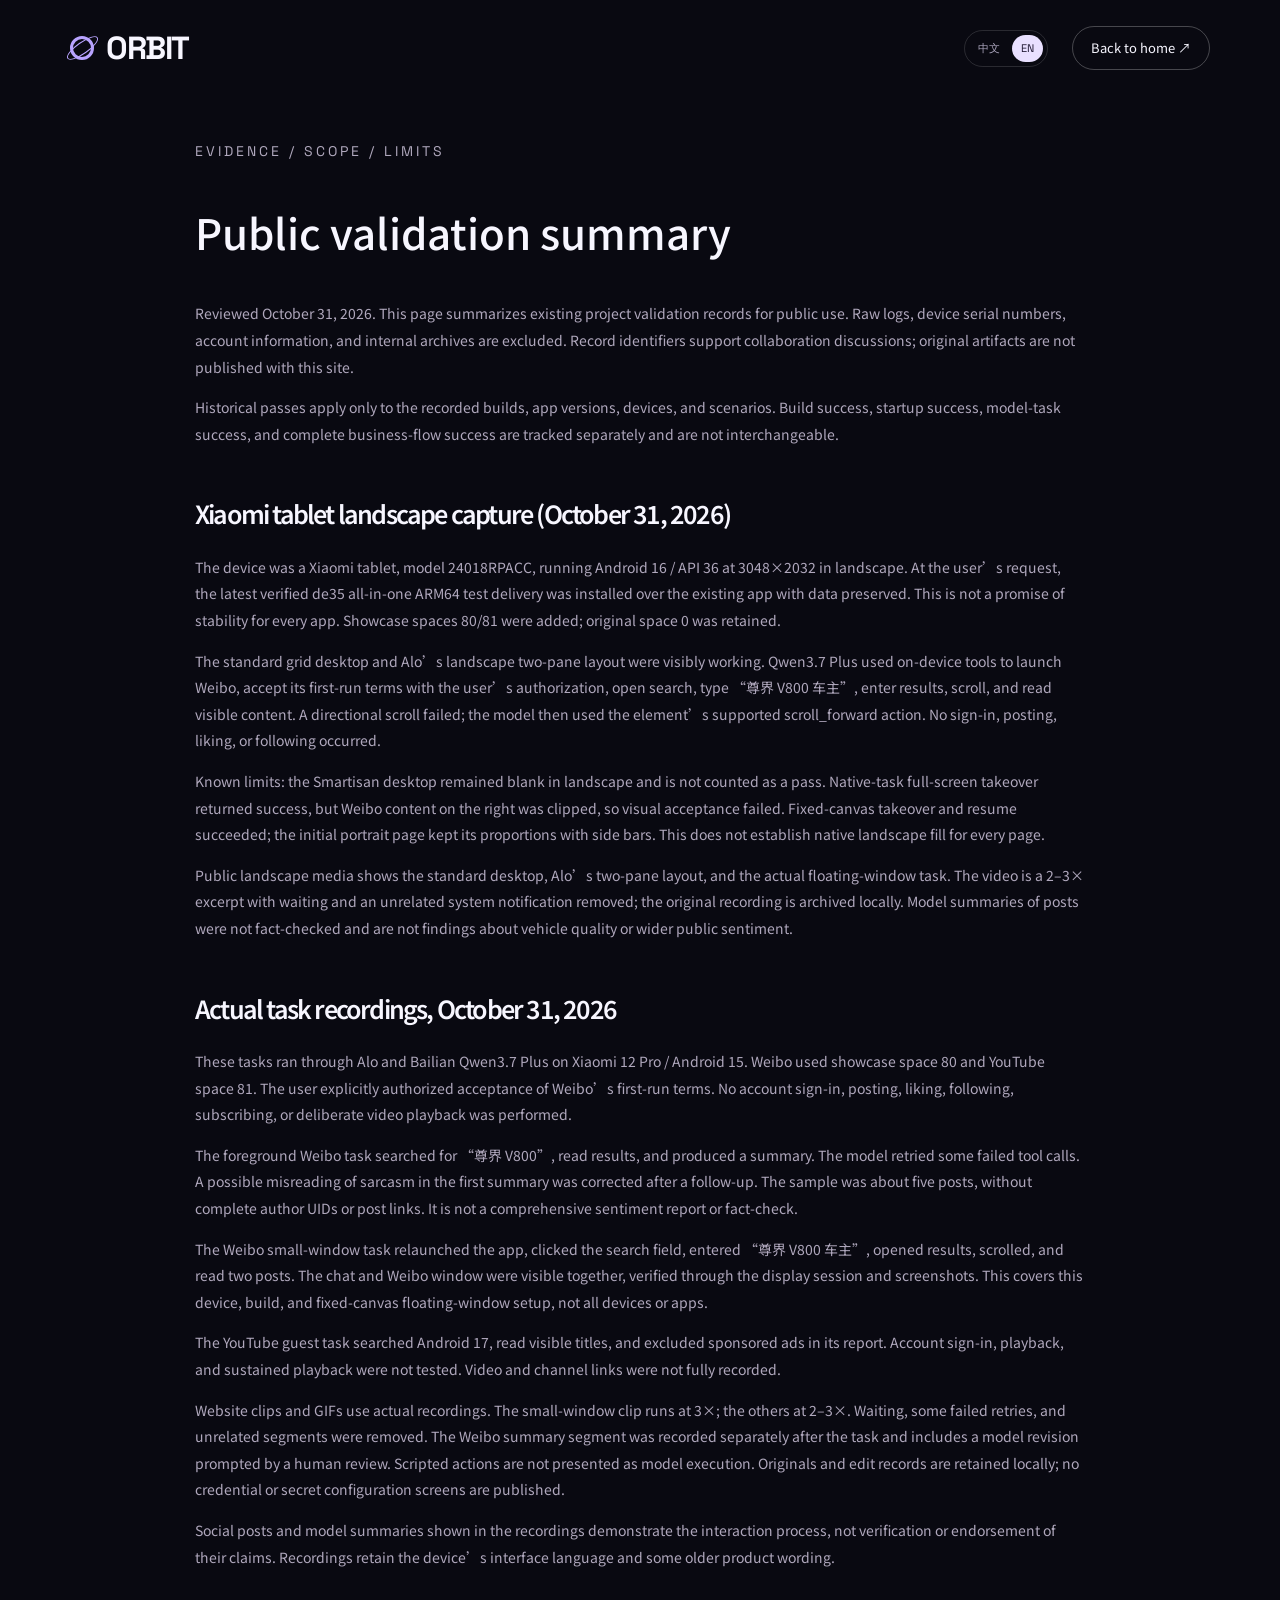
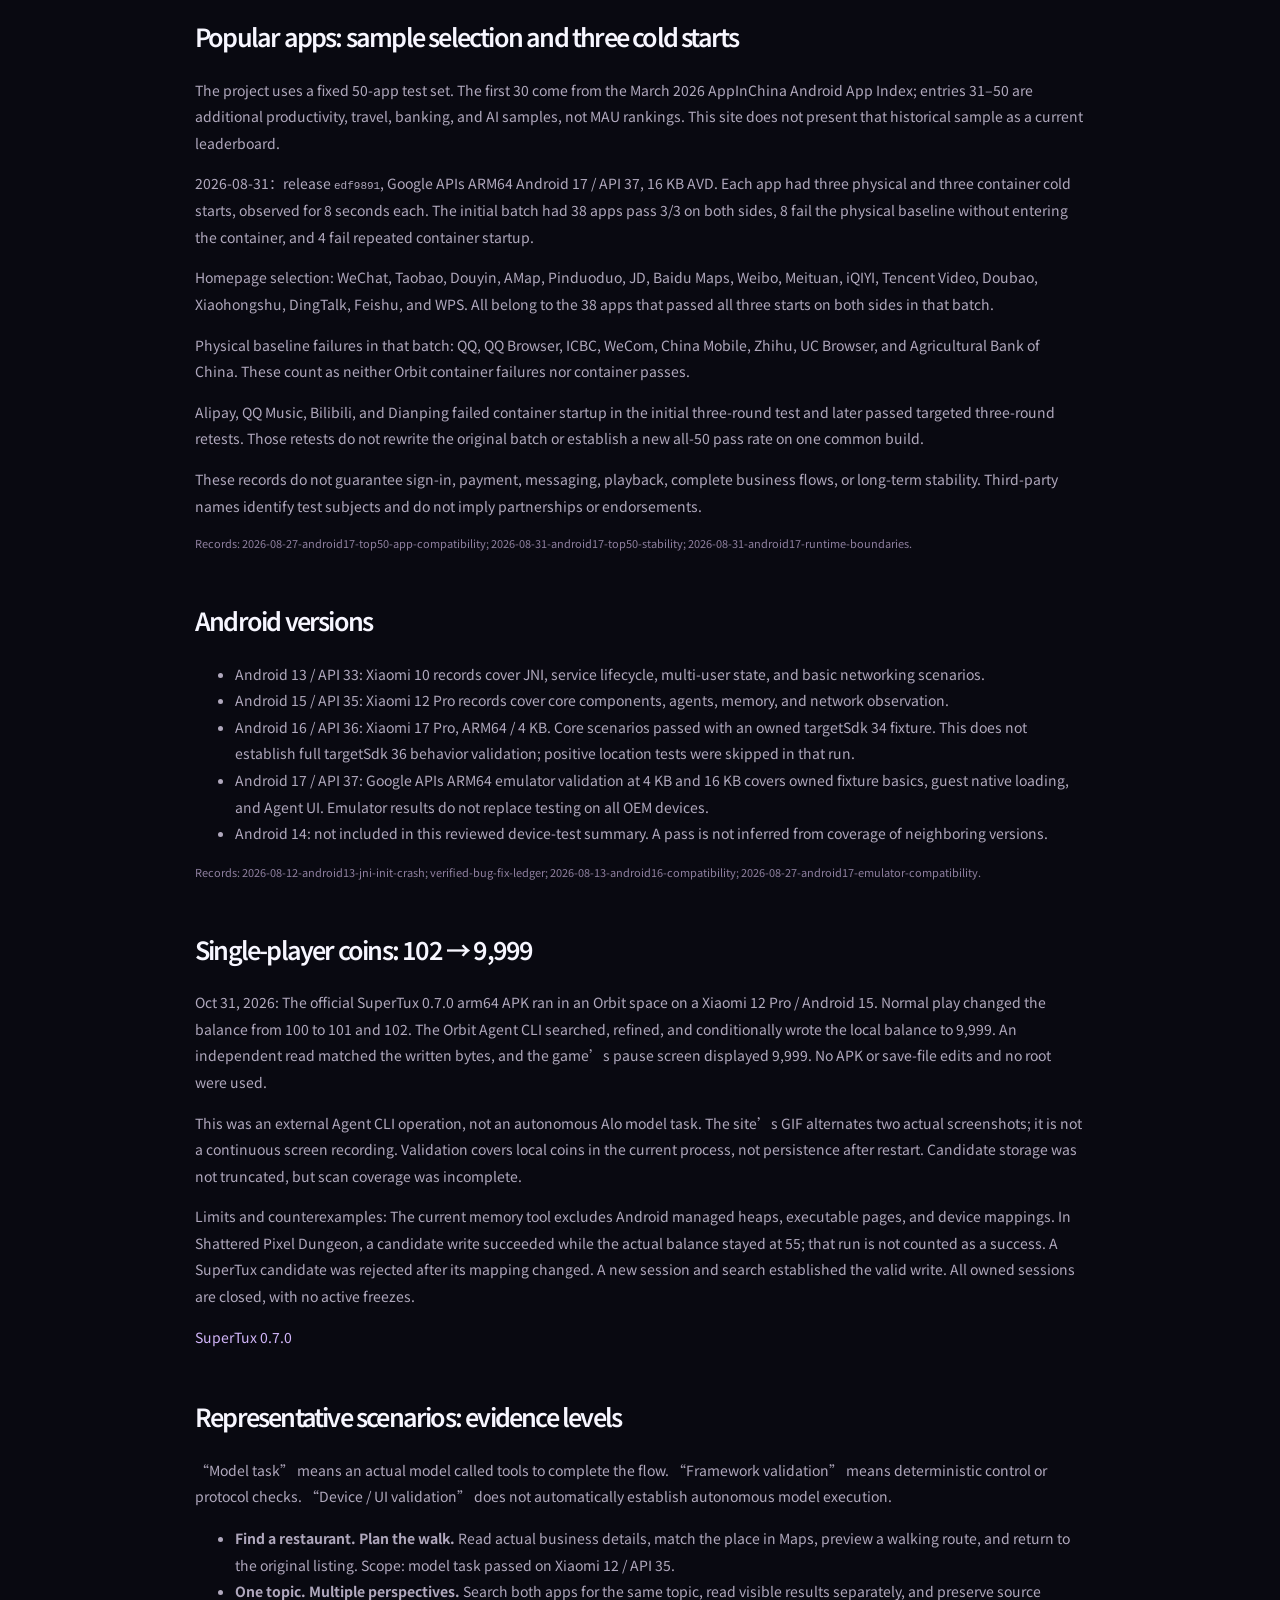
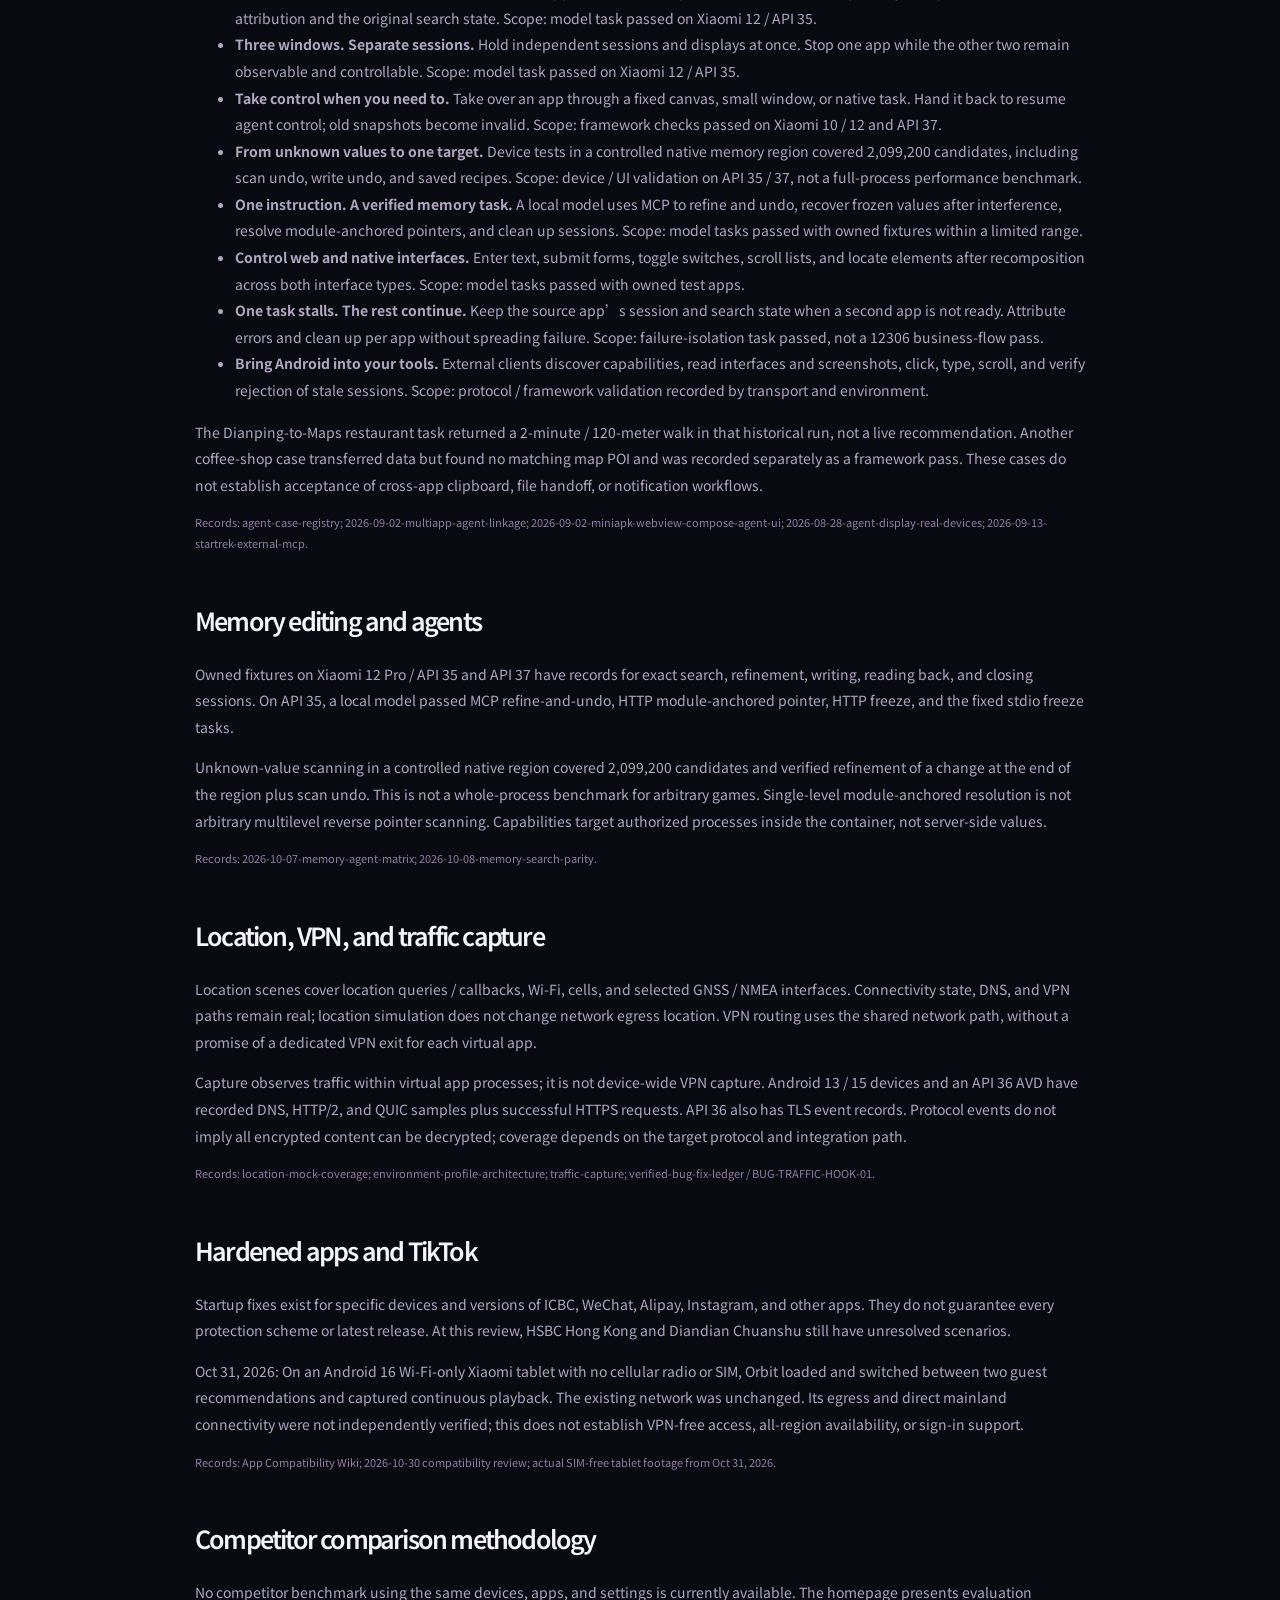
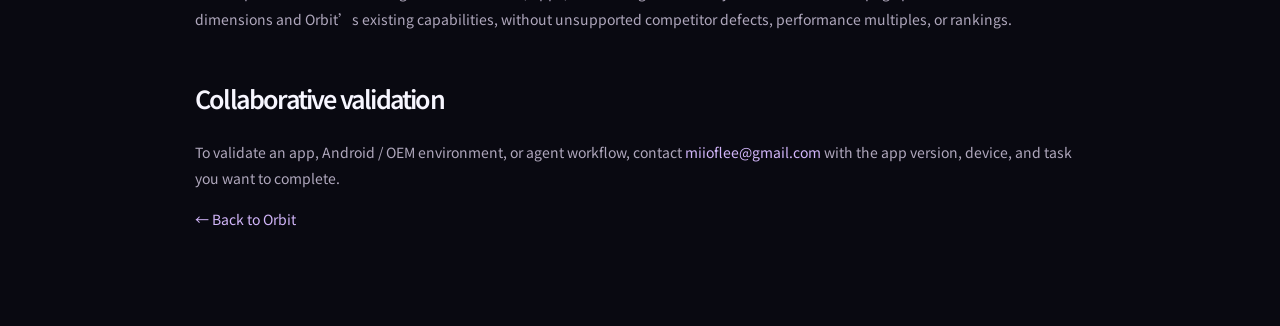
==== commit b69c9e94: "Add verified SIM-free playback and native coin editing examples" ====
--- a/evidence.en.html
+++ b/evidence.en.html
@@ -1,6 +1,6 @@
 <!doctype html><html lang="en"><head><meta charset="utf-8"><meta name="viewport" content="width=device-width,initial-scale=1"><script src="assets/locale.js?v=20261031-compat"></script><title>Orbit · Public validation summary</title><meta name="description" content="Historical test scope and known limits for Orbit’s Android, popular-app, agent, and memory capabilities."><link rel="icon" href="assets/favicon.svg"><link rel="stylesheet" href="assets/style.css?v=20261031-compat"><link rel="stylesheet" href="assets/refresh.css?v=20261031-compat"><link rel="alternate" hreflang="zh-CN" href="evidence.html?lang=zh"><link rel="alternate" hreflang="en" href="evidence.en.html?lang=en"></head><body><header><a class="brand" href="index.en.html"><span class="logo"></span>ORBIT</a><nav><div class="language-switch" aria-label="Language"><a href="evidence.html?lang=zh" data-language="zh" lang="zh">中文</a><a href="evidence.en.html?lang=en" data-language="en" lang="en" aria-current="true">EN</a></div><a class="nav-contact" href="index.en.html">Back to home ↗</a></nav></header><main class="evidence-body"><p class="eyebrow">EVIDENCE / SCOPE / LIMITS</p><h1>Public validation summary</h1><p>Reviewed October 31, 2026. This page summarizes existing project validation records for public use. Raw logs, device serial numbers, account information, and internal archives are excluded. Record identifiers support collaboration discussions; original artifacts are not published with this site.</p><p>Historical passes apply only to the recorded builds, app versions, devices, and scenarios. Build success, startup success, model-task success, and complete business-flow success are tracked separately and are not interchangeable.</p><h2 id="tablet">Xiaomi tablet landscape capture (October 31, 2026)</h2><p>The device was a Xiaomi tablet, model 24018RPACC, running Android 16 / API 36 at 3048×2032 in landscape. At the user’s request, the latest verified de35 all-in-one ARM64 test delivery was installed over the existing app with data preserved. This is not a promise of stability for every app. Showcase spaces 80/81 were added; original space 0 was retained.</p><p>The standard grid desktop and Alo’s landscape two-pane layout were visibly working. Qwen3.7 Plus used on-device tools to launch Weibo, accept its first-run terms with the user’s authorization, open search, type “尊界 V800 车主”, enter results, scroll, and read visible content. A directional scroll failed; the model then used the element’s supported scroll_forward action. No sign-in, posting, liking, or following occurred.</p><p>Known limits: the Smartisan desktop remained blank in landscape and is not counted as a pass. Native-task full-screen takeover returned success, but Weibo content on the right was clipped, so visual acceptance failed. Fixed-canvas takeover and resume succeeded; the initial portrait page kept its proportions with side bars. This does not establish native landscape fill for every page.</p><p>Public landscape media shows the standard desktop, Alo’s two-pane layout, and the actual floating-window task. The video is a 2–3× excerpt with waiting and an unrelated system notification removed; the original recording is archived locally. Model summaries of posts were not fact-checked and are not findings about vehicle quality or wider public sentiment.</p><h2 id="recordings">Actual task recordings, October 31, 2026</h2><p>These tasks ran through Alo and Bailian Qwen3.7 Plus on Xiaomi 12 Pro / Android 15. Weibo used showcase space 80 and YouTube space 81. The user explicitly authorized acceptance of Weibo’s first-run terms. No account sign-in, posting, liking, following, subscribing, or deliberate video playback was performed.</p><p>The foreground Weibo task searched for “尊界 V800”, read results, and produced a summary. The model retried some failed tool calls. A possible misreading of sarcasm in the first summary was corrected after a follow-up. The sample was about five posts, without complete author UIDs or post links. It is not a comprehensive sentiment report or fact-check.</p><p>The Weibo small-window task relaunched the app, clicked the search field, entered “尊界 V800 车主”, opened results, scrolled, and read two posts. The chat and Weibo window were visible together, verified through the display session and screenshots. This covers this device, build, and fixed-canvas floating-window setup, not all devices or apps.</p><p>The YouTube guest task searched Android 17, read visible titles, and excluded sponsored ads in its report. Account sign-in, playback, and sustained playback were not tested. Video and channel links were not fully recorded.</p><p>Website clips and GIFs use actual recordings. The small-window clip runs at 3×; the others at 2–3×. Waiting, some failed retries, and unrelated segments were removed. The Weibo summary segment was recorded separately after the task and includes a model revision prompted by a human review. Scripted actions are not presented as model execution. Originals and edit records are retained locally; no credential or secret configuration screens are published.</p><p>Social posts and model summaries shown in the recordings demonstrate the interaction process, not verification or endorsement of their claims. Recordings retain the device’s interface language and some older product wording.</p><h2 id="apps">Popular apps: sample selection and three cold starts</h2><p>The project uses a fixed 50-app test set. The first 30 come from the March 2026 AppInChina Android App Index; entries 31–50 are additional productivity, travel, banking, and AI samples, not MAU rankings. This site does not present that historical sample as a current leaderboard.</p><p>2026-08-31：release <code>edf9891</code>, Google APIs ARM64 Android 17 / API 37, 16 KB AVD. Each app had three physical and three container cold starts, observed for 8 seconds each. The initial batch had 38 apps pass 3/3 on both sides, 8 fail the physical baseline without entering the container, and 4 fail repeated container startup.</p><p>Homepage selection: WeChat, Taobao, Douyin, AMap, Pinduoduo, JD, Baidu Maps, Weibo, Meituan, iQIYI, Tencent Video, Doubao, Xiaohongshu, DingTalk, Feishu, and WPS. All belong to the 38 apps that passed all three starts on both sides in that batch.</p><p>Physical baseline failures in that batch: QQ, QQ Browser, ICBC, WeCom, China Mobile, Zhihu, UC Browser, and Agricultural Bank of China. These count as neither Orbit container failures nor container passes.</p><p>Alipay, QQ Music, Bilibili, and Dianping failed container startup in the initial three-round test and later passed targeted three-round retests. Those retests do not rewrite the original batch or establish a new all-50 pass rate on one common build.</p><p>These records do not guarantee sign-in, payment, messaging, playback, complete business flows, or long-term stability. Third-party names identify test subjects and do not imply partnerships or endorsements.</p><p class="source">Records: 2026-08-27-android17-top50-app-compatibility; 2026-08-31-android17-top50-stability; 2026-08-31-android17-runtime-boundaries.</p>
 <h2>Android versions</h2><ul><li>Android 13 / API 33: Xiaomi 10 records cover JNI, service lifecycle, multi-user state, and basic networking scenarios.</li><li>Android 15 / API 35: Xiaomi 12 Pro records cover core components, agents, memory, and network observation.</li><li>Android 16 / API 36: Xiaomi 17 Pro, ARM64 / 4 KB. Core scenarios passed with an owned targetSdk 34 fixture. This does not establish full targetSdk 36 behavior validation; positive location tests were skipped in that run.</li><li>Android 17 / API 37: Google APIs ARM64 emulator validation at 4 KB and 16 KB covers owned fixture basics, guest native loading, and Agent UI. Emulator results do not replace testing on all OEM devices.</li><li>Android 14: not included in this reviewed device-test summary. A pass is not inferred from coverage of neighboring versions.</li></ul><p class="source">Records: 2026-08-12-android13-jni-init-crash; verified-bug-fix-ledger; 2026-08-13-android16-compatibility; 2026-08-27-android17-emulator-compatibility.</p>
-<h2 id="playbooks">Representative scenarios: evidence levels</h2><p>“Model task” means an actual model called tools to complete the flow. “Framework validation” means deterministic control or protocol checks. “Device / UI validation” does not automatically establish autonomous model execution.</p><ul><li><strong>Find a restaurant. Plan the walk.</strong> Read actual business details, match the place in Maps, preview a walking route, and return to the original listing. Scope: model task passed on Xiaomi 12 / API 35.</li><li><strong>One topic. Multiple perspectives.</strong> Search both apps for the same topic, read visible results separately, and preserve source attribution and the original search state. Scope: model task passed on Xiaomi 12 / API 35.</li><li><strong>Three windows. Separate sessions.</strong> Hold independent sessions and displays at once. Stop one app while the other two remain observable and controllable. Scope: model task passed on Xiaomi 12 / API 35.</li><li><strong>Take control when you need to.</strong> Take over an app through a fixed canvas, small window, or native task. Hand it back to resume agent control; old snapshots become invalid. Scope: framework checks passed on Xiaomi 10 / 12 and API 37.</li><li><strong>From unknown values to one target.</strong> Device tests in a controlled native memory region covered 2,099,200 candidates, including scan undo, write undo, and saved recipes. Scope: device / UI validation on API 35 / 37, not a full-process performance benchmark.</li><li><strong>One instruction. A verified memory task.</strong> A local model uses MCP to refine and undo, recover frozen values after interference, resolve module-anchored pointers, and clean up sessions. Scope: model tasks passed with owned fixtures within a limited range.</li><li><strong>Control web and native interfaces.</strong> Enter text, submit forms, toggle switches, scroll lists, and locate elements after recomposition across both interface types. Scope: model tasks passed with owned test apps.</li><li><strong>One task stalls. The rest continue.</strong> Keep the source app’s session and search state when a second app is not ready. Attribute errors and clean up per app without spreading failure. Scope: failure-isolation task passed, not a 12306 business-flow pass.</li><li><strong>Bring Android into your tools.</strong> External clients discover capabilities, read interfaces and screenshots, click, type, scroll, and verify rejection of stale sessions. Scope: protocol / framework validation recorded by transport and environment.</li></ul><p>The Dianping-to-Maps restaurant task returned a 2-minute / 120-meter walk in that historical run, not a live recommendation. Another coffee-shop case transferred data but found no matching map POI and was recorded separately as a framework pass. These cases do not establish acceptance of cross-app clipboard, file handoff, or notification workflows.</p><p class="source">Records: agent-case-registry; 2026-09-02-multiapp-agent-linkage; 2026-09-02-miniapk-webview-compose-agent-ui; 2026-08-28-agent-display-real-devices; 2026-09-13-startrek-external-mcp.</p>
+<h2 id="game-memory">Single-player coins: 102 → 9,999</h2><p>Oct 31, 2026: The official SuperTux 0.7.0 arm64 APK ran in an Orbit space on a Xiaomi 12 Pro / Android 15. Normal play changed the balance from 100 to 101 and 102. The Orbit Agent CLI searched, refined, and conditionally wrote the local balance to 9,999. An independent read matched the written bytes, and the game’s pause screen displayed 9,999. No APK or save-file edits and no root were used.</p><p>This was an external Agent CLI operation, not an autonomous Alo model task. The site’s GIF alternates two actual screenshots; it is not a continuous screen recording. Validation covers local coins in the current process, not persistence after restart. Candidate storage was not truncated, but scan coverage was incomplete.</p><p>Limits and counterexamples: The current memory tool excludes Android managed heaps, executable pages, and device mappings. In Shattered Pixel Dungeon, a candidate write succeeded while the actual balance stayed at 55; that run is not counted as a success. A SuperTux candidate was rejected after its mapping changed. A new session and search established the valid write. All owned sessions are closed, with no active freezes.</p><p><a href="https://github.com/SuperTux/supertux/releases/tag/v0.7.0">SuperTux 0.7.0</a></p><h2 id="playbooks">Representative scenarios: evidence levels</h2><p>“Model task” means an actual model called tools to complete the flow. “Framework validation” means deterministic control or protocol checks. “Device / UI validation” does not automatically establish autonomous model execution.</p><ul><li><strong>Find a restaurant. Plan the walk.</strong> Read actual business details, match the place in Maps, preview a walking route, and return to the original listing. Scope: model task passed on Xiaomi 12 / API 35.</li><li><strong>One topic. Multiple perspectives.</strong> Search both apps for the same topic, read visible results separately, and preserve source attribution and the original search state. Scope: model task passed on Xiaomi 12 / API 35.</li><li><strong>Three windows. Separate sessions.</strong> Hold independent sessions and displays at once. Stop one app while the other two remain observable and controllable. Scope: model task passed on Xiaomi 12 / API 35.</li><li><strong>Take control when you need to.</strong> Take over an app through a fixed canvas, small window, or native task. Hand it back to resume agent control; old snapshots become invalid. Scope: framework checks passed on Xiaomi 10 / 12 and API 37.</li><li><strong>From unknown values to one target.</strong> Device tests in a controlled native memory region covered 2,099,200 candidates, including scan undo, write undo, and saved recipes. Scope: device / UI validation on API 35 / 37, not a full-process performance benchmark.</li><li><strong>One instruction. A verified memory task.</strong> A local model uses MCP to refine and undo, recover frozen values after interference, resolve module-anchored pointers, and clean up sessions. Scope: model tasks passed with owned fixtures within a limited range.</li><li><strong>Control web and native interfaces.</strong> Enter text, submit forms, toggle switches, scroll lists, and locate elements after recomposition across both interface types. Scope: model tasks passed with owned test apps.</li><li><strong>One task stalls. The rest continue.</strong> Keep the source app’s session and search state when a second app is not ready. Attribute errors and clean up per app without spreading failure. Scope: failure-isolation task passed, not a 12306 business-flow pass.</li><li><strong>Bring Android into your tools.</strong> External clients discover capabilities, read interfaces and screenshots, click, type, scroll, and verify rejection of stale sessions. Scope: protocol / framework validation recorded by transport and environment.</li></ul><p>The Dianping-to-Maps restaurant task returned a 2-minute / 120-meter walk in that historical run, not a live recommendation. Another coffee-shop case transferred data but found no matching map POI and was recorded separately as a framework pass. These cases do not establish acceptance of cross-app clipboard, file handoff, or notification workflows.</p><p class="source">Records: agent-case-registry; 2026-09-02-multiapp-agent-linkage; 2026-09-02-miniapk-webview-compose-agent-ui; 2026-08-28-agent-display-real-devices; 2026-09-13-startrek-external-mcp.</p>
 <h2>Memory editing and agents</h2><p>Owned fixtures on Xiaomi 12 Pro / API 35 and API 37 have records for exact search, refinement, writing, reading back, and closing sessions. On API 35, a local model passed MCP refine-and-undo, HTTP module-anchored pointer, HTTP freeze, and the fixed stdio freeze tasks.</p><p>Unknown-value scanning in a controlled native region covered 2,099,200 candidates and verified refinement of a change at the end of the region plus scan undo. This is not a whole-process benchmark for arbitrary games. Single-level module-anchored resolution is not arbitrary multilevel reverse pointer scanning. Capabilities target authorized processes inside the container, not server-side values.</p><p class="source">Records: 2026-10-07-memory-agent-matrix; 2026-10-08-memory-search-parity.</p>
 <h2>Location, VPN, and traffic capture</h2><p>Location scenes cover location queries / callbacks, Wi-Fi, cells, and selected GNSS / NMEA interfaces. Connectivity state, DNS, and VPN paths remain real; location simulation does not change network egress location. VPN routing uses the shared network path, without a promise of a dedicated VPN exit for each virtual app.</p><p>Capture observes traffic within virtual app processes; it is not device-wide VPN capture. Android 13 / 15 devices and an API 36 AVD have recorded DNS, HTTP/2, and QUIC samples plus successful HTTPS requests. API 36 also has TLS event records. Protocol events do not imply all encrypted content can be decrypted; coverage depends on the target protocol and integration path.</p><p class="source">Records: location-mock-coverage; environment-profile-architecture; traffic-capture; verified-bug-fix-ledger / BUG-TRAFFIC-HOOK-01.</p>
 <h2>Hardened apps and TikTok</h2><p>Startup fixes exist for specific devices and versions of ICBC, WeChat, Alipay, Instagram, and other apps. They do not guarantee every protection scheme or latest release. At this review, HSBC Hong Kong and Diandian Chuanshu still have unresolved scenarios.</p><p>Oct 31, 2026: On an Android 16 Wi-Fi-only Xiaomi tablet with no cellular radio or SIM, Orbit loaded and switched between two guest recommendations and captured continuous playback. The existing network was unchanged. Its egress and direct mainland connectivity were not independently verified; this does not establish VPN-free access, all-region availability, or sign-in support.</p><p class="source">Records: App Compatibility Wiki; 2026-10-30 compatibility review; actual SIM-free tablet footage from Oct 31, 2026.</p>
--- a/assets/refresh.css
+++ b/assets/refresh.css
@@ -6,3 +6,7 @@
 .tablet-demo{background:radial-gradient(ellipse at 50% 35%,#36457533,transparent 65%)}.tablet-demo .section-heading{max-width:820px}.tablet-video-frame{padding:12px;border:1px solid #aaa4ca44;border-radius:30px;background:linear-gradient(135deg,#474052,#17141e);box-shadow:0 40px 100px #0006}.tablet-video-frame video{width:100%;height:auto;display:block;border-radius:20px;background:#141119}.tablet-caption{display:flex;justify-content:space-between;gap:20px;margin:25px 4px 45px;color:#9f91b0;font-size:11px}.tablet-shots{display:grid;grid-template-columns:1fr 1fr;gap:25px}.tablet-shots figure{margin:0}.tablet-shots figure:first-child{grid-column:1/-1}.tablet-shot-button{display:block;width:100%;padding:5px;background:#292330;border:1px solid #83738c55;border-radius:15px;overflow:hidden;cursor:zoom-in}.tablet-shot-button img{width:100%;height:auto;display:block;border-radius:10px}.tablet-shots figcaption{font-size:12px;color:#b3a4c4;line-height:1.8;padding:16px 0}.tablet-shots figcaption span{float:right;color:#d8c1f5}@media(max-width:700px){.tablet-video-frame{padding:5px;border-radius:15px}.tablet-video-frame video{border-radius:10px}.tablet-caption{flex-direction:column;gap:12px;font-size:10px;margin-bottom:30px}.tablet-shots{grid-template-columns:1fr;gap:20px}.tablet-shots figcaption{font-size:11px}}
 /* Native execution and practical extensions */
 .native-promise{background:radial-gradient(ellipse at 10% 10%,#6245bf22,transparent 55%)}.native-cards{display:grid;grid-template-columns:1fr 1fr;gap:22px;margin-top:35px}.native-cards article{padding:36px;border:1px solid #b6a0ff26;border-radius:26px;background:linear-gradient(140deg,#211a34aa,#101019)}.native-cards article>span{font:10px var(--mono);letter-spacing:1.5px;color:#baa5ee}.native-cards h3{font-size:26px;line-height:1.4;margin:22px 0 16px}.native-cards p{color:#aaa3bb;font-size:14px;line-height:1.9}.extensions{margin-top:22px}.extensions article{background:#101018}.hero-foot{line-height:1.8}@media(max-width:700px){.native-cards{grid-template-columns:1fr}.native-cards article{padding:25px}.native-cards h3{font-size:23px}.hero h1{font-size:clamp(34px,8.9vw,48px);letter-spacing:-1.5px}}
+
+.sim-demo{display:grid;grid-template-columns:.8fr 1.2fr;gap:35px;align-items:center;margin-top:40px}.sim-demo h3{font-size:30px;margin:20px 0}.sim-demo p{color:#aaa3bb;line-height:1.9}.sim-demo video{width:100%;border-radius:24px;border:1px solid #ffffff26;background:#000}@media(max-width:700px){.sim-demo{grid-template-columns:1fr}.sim-demo h3{font-size:25px}}
+
+.gold-demo{margin-top:80px;padding-top:50px;border-top:1px solid #ffffff20}.gold-demo h3{font-size:clamp(30px,4vw,50px);margin:20px 0}.gold-demo>p{max-width:840px;color:#aaa3bb;line-height:1.9}.gold-pair{display:grid;grid-template-columns:1fr 1fr;gap:20px;margin:30px 0}.gold-pair figure{margin:0}.gold-pair img{display:block;width:100%;height:auto;border-radius:16px;border:1px solid #ffffff25}.gold-pair figcaption{padding:14px 0;color:#d4c1ff;font:12px var(--mono)}.gold-demo .text-link{margin-right:24px}@media(max-width:700px){.gold-pair{grid-template-columns:1fr}.native-cards h3{font-size:22px}}
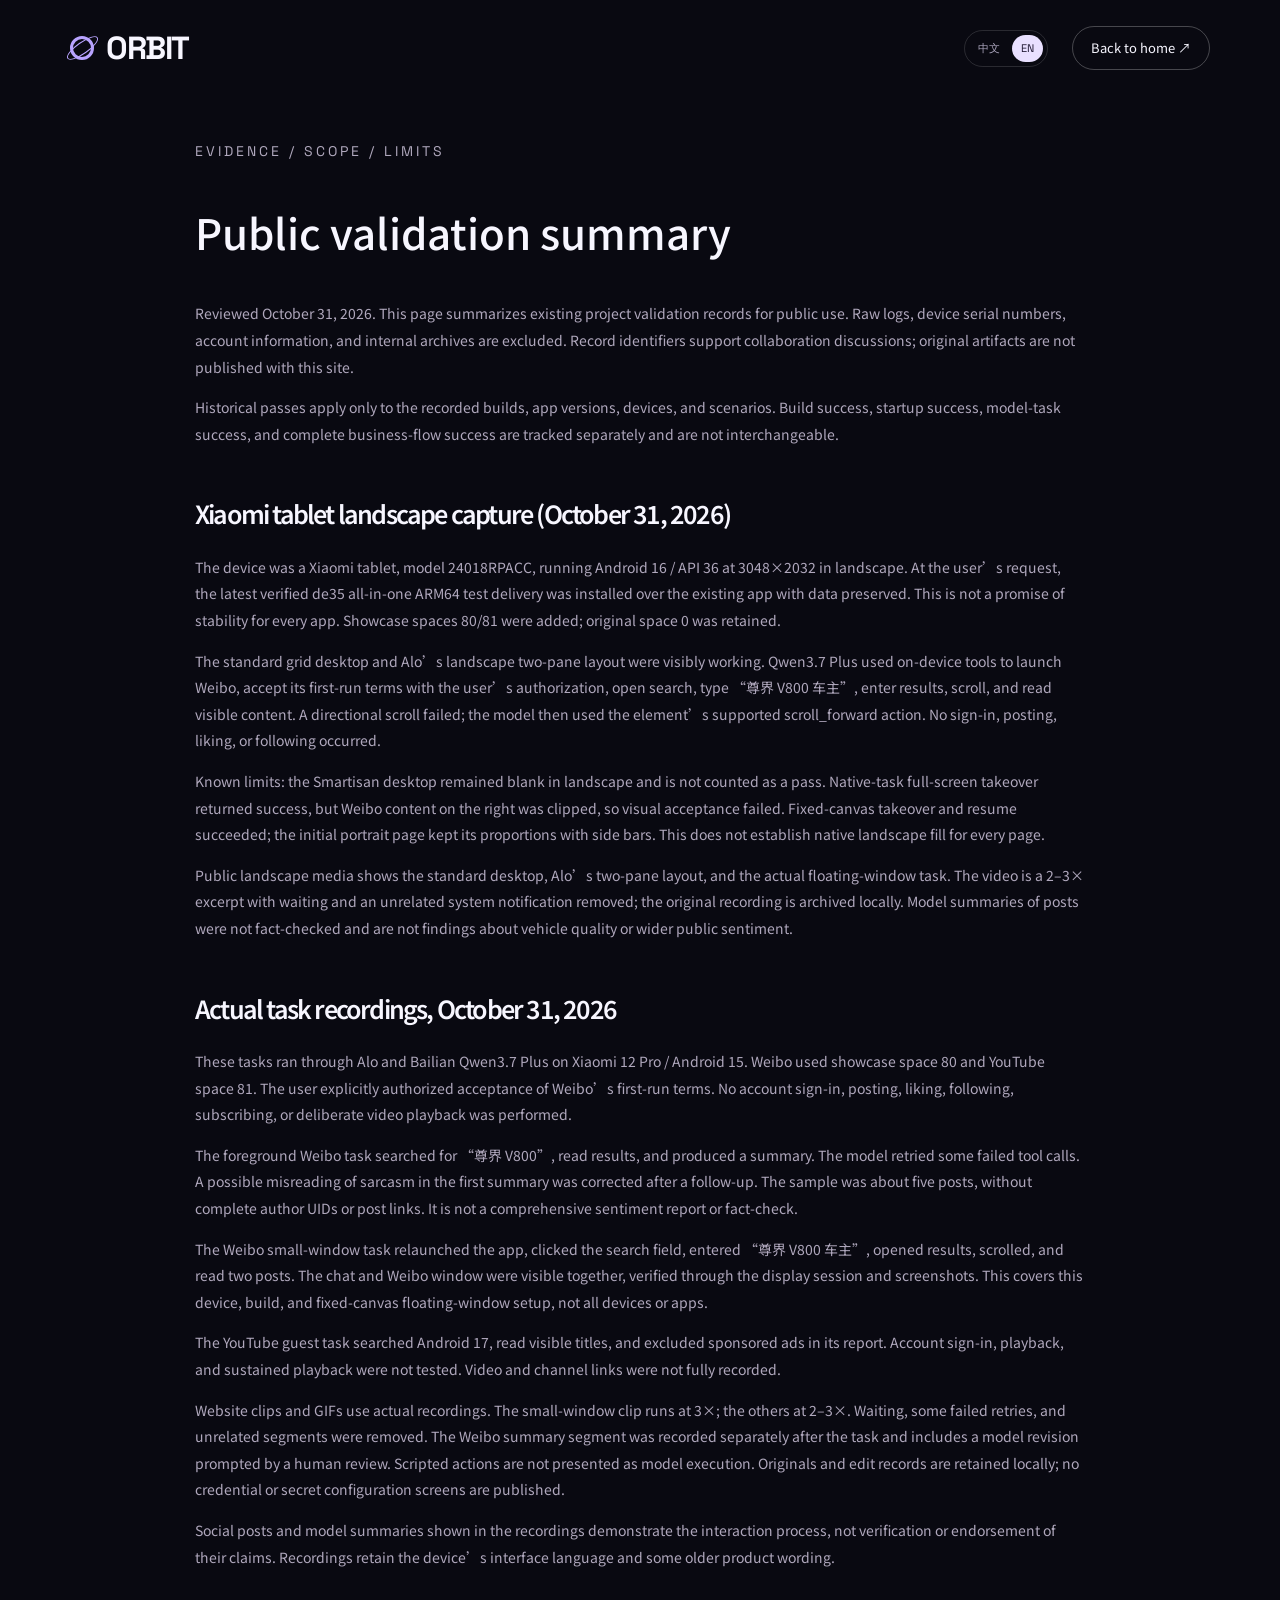
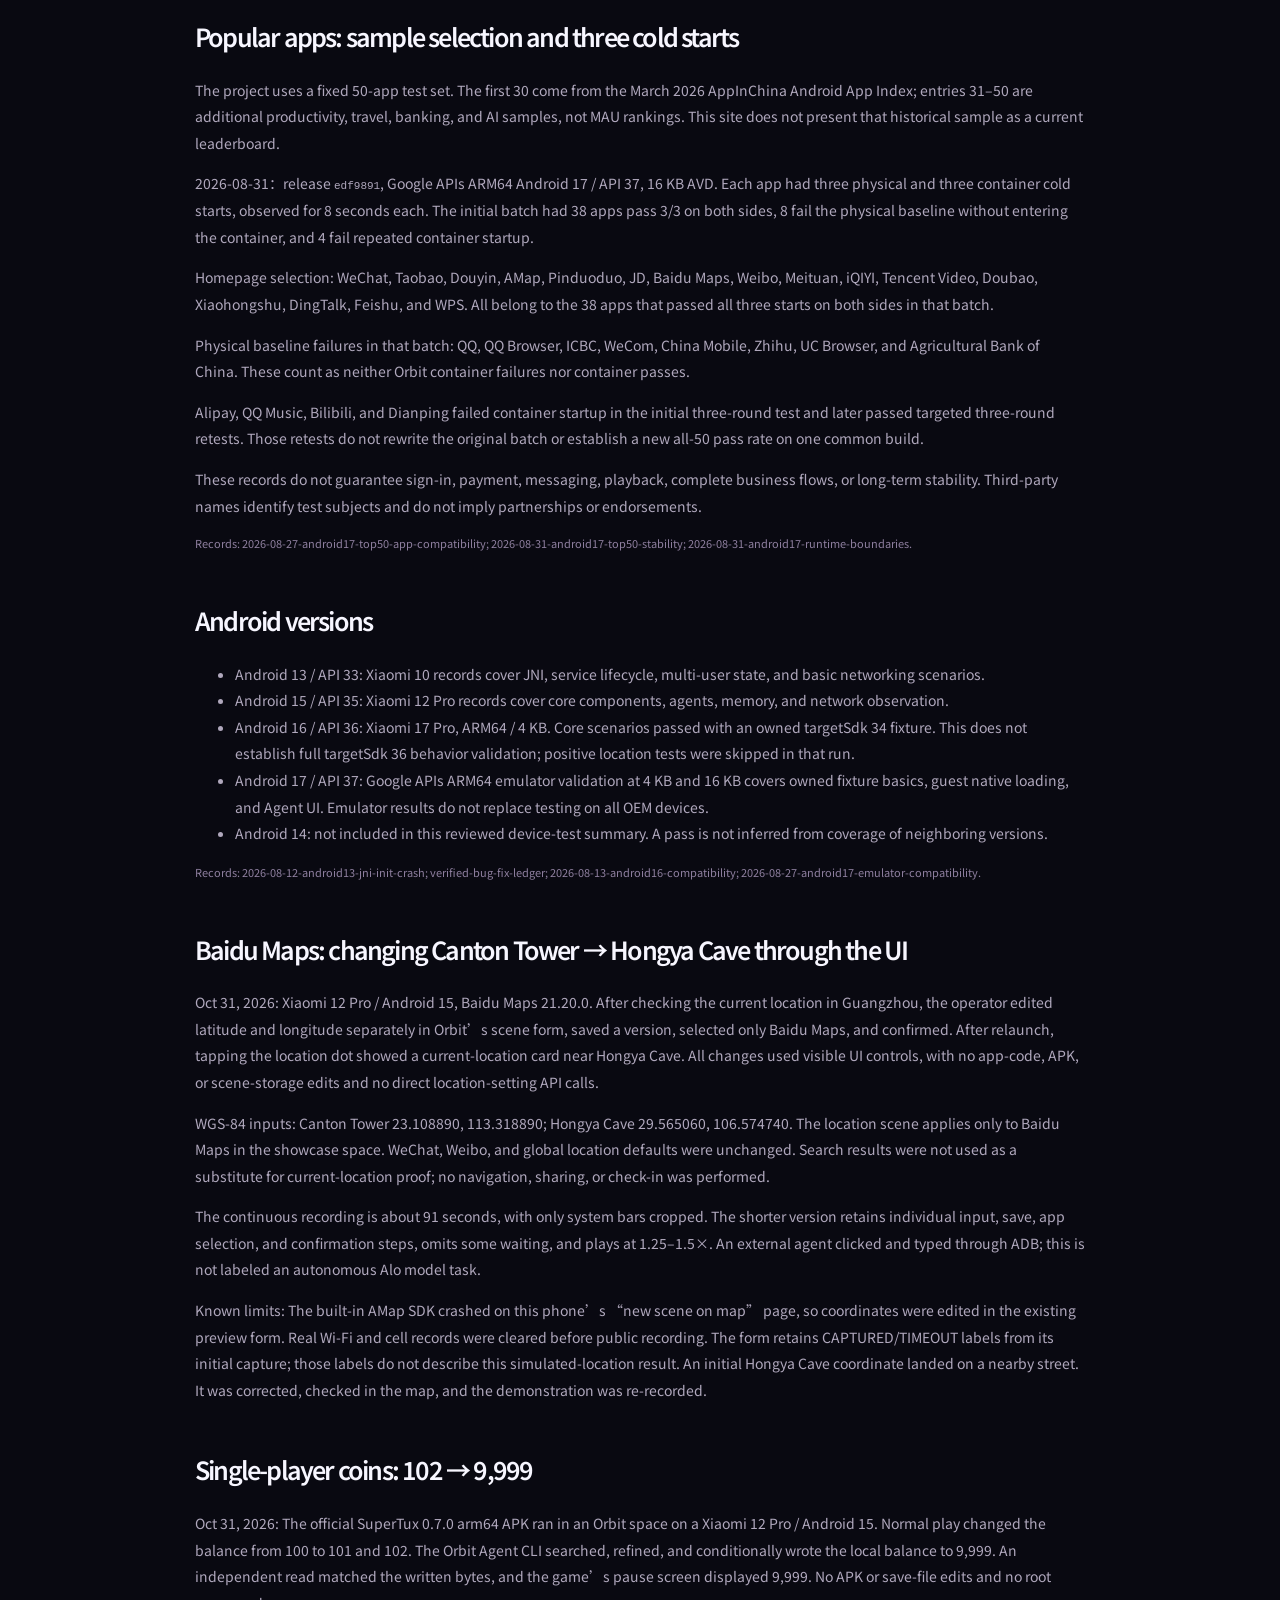
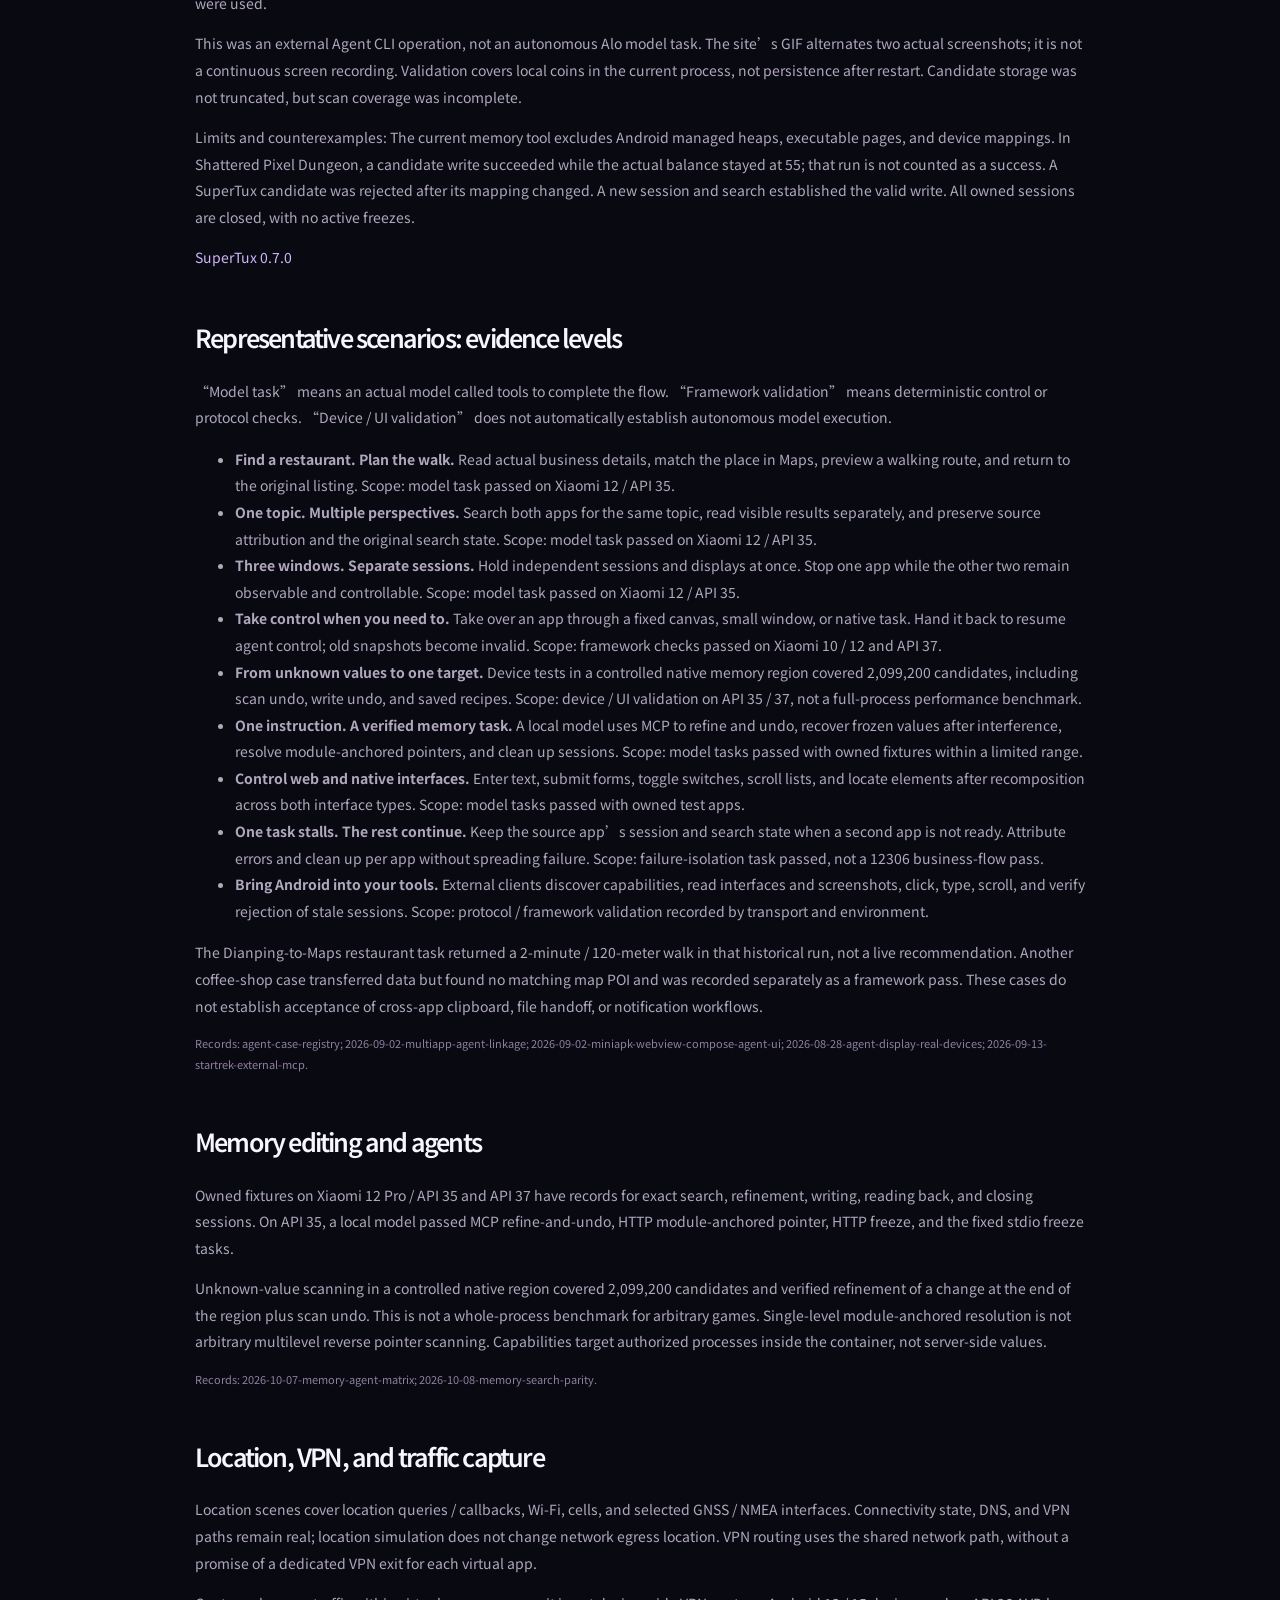
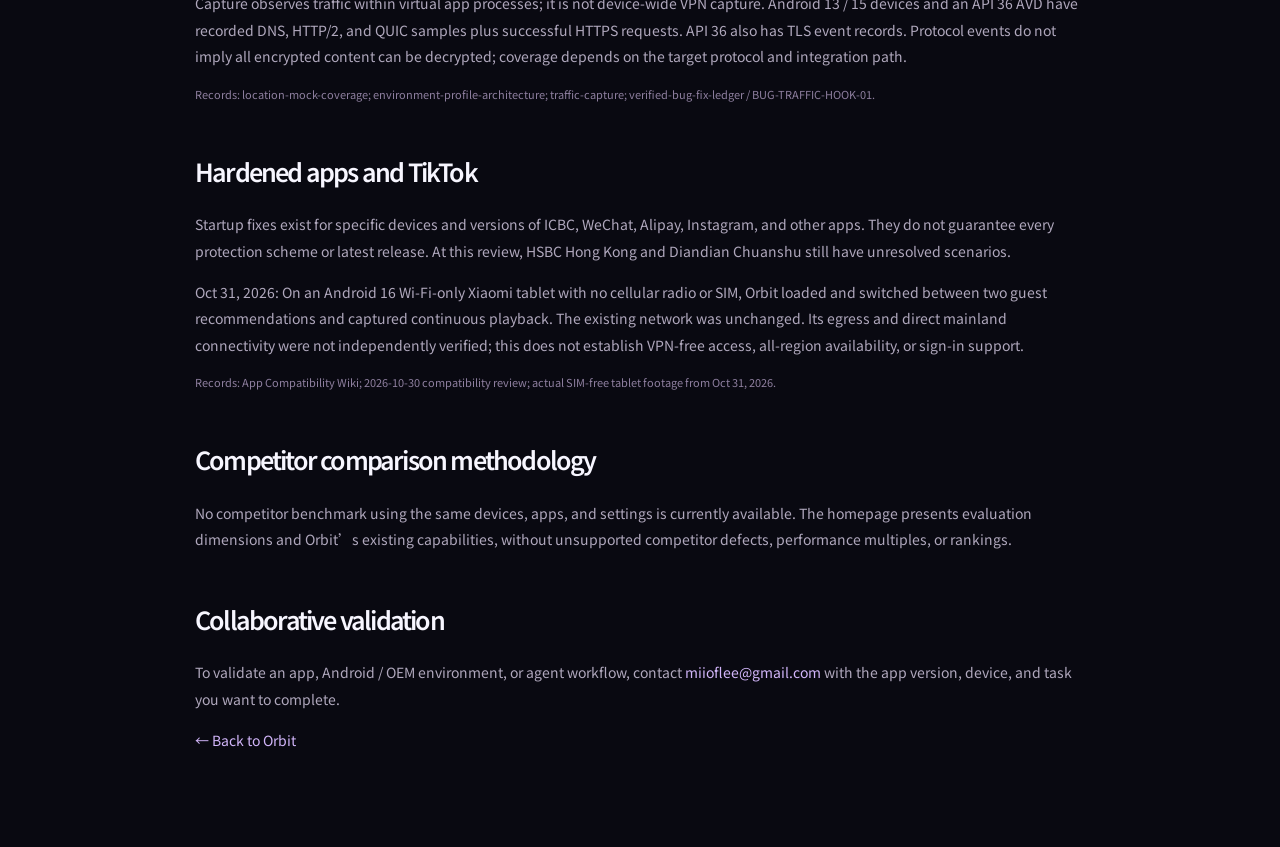
==== commit 17bd66e5: "Show Baidu Maps location changes through real UI controls" ====
--- a/evidence.en.html
+++ b/evidence.en.html
@@ -1,6 +1,6 @@
 <!doctype html><html lang="en"><head><meta charset="utf-8"><meta name="viewport" content="width=device-width,initial-scale=1"><script src="assets/locale.js?v=20261031-compat"></script><title>Orbit · Public validation summary</title><meta name="description" content="Historical test scope and known limits for Orbit’s Android, popular-app, agent, and memory capabilities."><link rel="icon" href="assets/favicon.svg"><link rel="stylesheet" href="assets/style.css?v=20261031-compat"><link rel="stylesheet" href="assets/refresh.css?v=20261031-compat"><link rel="alternate" hreflang="zh-CN" href="evidence.html?lang=zh"><link rel="alternate" hreflang="en" href="evidence.en.html?lang=en"></head><body><header><a class="brand" href="index.en.html"><span class="logo"></span>ORBIT</a><nav><div class="language-switch" aria-label="Language"><a href="evidence.html?lang=zh" data-language="zh" lang="zh">中文</a><a href="evidence.en.html?lang=en" data-language="en" lang="en" aria-current="true">EN</a></div><a class="nav-contact" href="index.en.html">Back to home ↗</a></nav></header><main class="evidence-body"><p class="eyebrow">EVIDENCE / SCOPE / LIMITS</p><h1>Public validation summary</h1><p>Reviewed October 31, 2026. This page summarizes existing project validation records for public use. Raw logs, device serial numbers, account information, and internal archives are excluded. Record identifiers support collaboration discussions; original artifacts are not published with this site.</p><p>Historical passes apply only to the recorded builds, app versions, devices, and scenarios. Build success, startup success, model-task success, and complete business-flow success are tracked separately and are not interchangeable.</p><h2 id="tablet">Xiaomi tablet landscape capture (October 31, 2026)</h2><p>The device was a Xiaomi tablet, model 24018RPACC, running Android 16 / API 36 at 3048×2032 in landscape. At the user’s request, the latest verified de35 all-in-one ARM64 test delivery was installed over the existing app with data preserved. This is not a promise of stability for every app. Showcase spaces 80/81 were added; original space 0 was retained.</p><p>The standard grid desktop and Alo’s landscape two-pane layout were visibly working. Qwen3.7 Plus used on-device tools to launch Weibo, accept its first-run terms with the user’s authorization, open search, type “尊界 V800 车主”, enter results, scroll, and read visible content. A directional scroll failed; the model then used the element’s supported scroll_forward action. No sign-in, posting, liking, or following occurred.</p><p>Known limits: the Smartisan desktop remained blank in landscape and is not counted as a pass. Native-task full-screen takeover returned success, but Weibo content on the right was clipped, so visual acceptance failed. Fixed-canvas takeover and resume succeeded; the initial portrait page kept its proportions with side bars. This does not establish native landscape fill for every page.</p><p>Public landscape media shows the standard desktop, Alo’s two-pane layout, and the actual floating-window task. The video is a 2–3× excerpt with waiting and an unrelated system notification removed; the original recording is archived locally. Model summaries of posts were not fact-checked and are not findings about vehicle quality or wider public sentiment.</p><h2 id="recordings">Actual task recordings, October 31, 2026</h2><p>These tasks ran through Alo and Bailian Qwen3.7 Plus on Xiaomi 12 Pro / Android 15. Weibo used showcase space 80 and YouTube space 81. The user explicitly authorized acceptance of Weibo’s first-run terms. No account sign-in, posting, liking, following, subscribing, or deliberate video playback was performed.</p><p>The foreground Weibo task searched for “尊界 V800”, read results, and produced a summary. The model retried some failed tool calls. A possible misreading of sarcasm in the first summary was corrected after a follow-up. The sample was about five posts, without complete author UIDs or post links. It is not a comprehensive sentiment report or fact-check.</p><p>The Weibo small-window task relaunched the app, clicked the search field, entered “尊界 V800 车主”, opened results, scrolled, and read two posts. The chat and Weibo window were visible together, verified through the display session and screenshots. This covers this device, build, and fixed-canvas floating-window setup, not all devices or apps.</p><p>The YouTube guest task searched Android 17, read visible titles, and excluded sponsored ads in its report. Account sign-in, playback, and sustained playback were not tested. Video and channel links were not fully recorded.</p><p>Website clips and GIFs use actual recordings. The small-window clip runs at 3×; the others at 2–3×. Waiting, some failed retries, and unrelated segments were removed. The Weibo summary segment was recorded separately after the task and includes a model revision prompted by a human review. Scripted actions are not presented as model execution. Originals and edit records are retained locally; no credential or secret configuration screens are published.</p><p>Social posts and model summaries shown in the recordings demonstrate the interaction process, not verification or endorsement of their claims. Recordings retain the device’s interface language and some older product wording.</p><h2 id="apps">Popular apps: sample selection and three cold starts</h2><p>The project uses a fixed 50-app test set. The first 30 come from the March 2026 AppInChina Android App Index; entries 31–50 are additional productivity, travel, banking, and AI samples, not MAU rankings. This site does not present that historical sample as a current leaderboard.</p><p>2026-08-31：release <code>edf9891</code>, Google APIs ARM64 Android 17 / API 37, 16 KB AVD. Each app had three physical and three container cold starts, observed for 8 seconds each. The initial batch had 38 apps pass 3/3 on both sides, 8 fail the physical baseline without entering the container, and 4 fail repeated container startup.</p><p>Homepage selection: WeChat, Taobao, Douyin, AMap, Pinduoduo, JD, Baidu Maps, Weibo, Meituan, iQIYI, Tencent Video, Doubao, Xiaohongshu, DingTalk, Feishu, and WPS. All belong to the 38 apps that passed all three starts on both sides in that batch.</p><p>Physical baseline failures in that batch: QQ, QQ Browser, ICBC, WeCom, China Mobile, Zhihu, UC Browser, and Agricultural Bank of China. These count as neither Orbit container failures nor container passes.</p><p>Alipay, QQ Music, Bilibili, and Dianping failed container startup in the initial three-round test and later passed targeted three-round retests. Those retests do not rewrite the original batch or establish a new all-50 pass rate on one common build.</p><p>These records do not guarantee sign-in, payment, messaging, playback, complete business flows, or long-term stability. Third-party names identify test subjects and do not imply partnerships or endorsements.</p><p class="source">Records: 2026-08-27-android17-top50-app-compatibility; 2026-08-31-android17-top50-stability; 2026-08-31-android17-runtime-boundaries.</p>
 <h2>Android versions</h2><ul><li>Android 13 / API 33: Xiaomi 10 records cover JNI, service lifecycle, multi-user state, and basic networking scenarios.</li><li>Android 15 / API 35: Xiaomi 12 Pro records cover core components, agents, memory, and network observation.</li><li>Android 16 / API 36: Xiaomi 17 Pro, ARM64 / 4 KB. Core scenarios passed with an owned targetSdk 34 fixture. This does not establish full targetSdk 36 behavior validation; positive location tests were skipped in that run.</li><li>Android 17 / API 37: Google APIs ARM64 emulator validation at 4 KB and 16 KB covers owned fixture basics, guest native loading, and Agent UI. Emulator results do not replace testing on all OEM devices.</li><li>Android 14: not included in this reviewed device-test summary. A pass is not inferred from coverage of neighboring versions.</li></ul><p class="source">Records: 2026-08-12-android13-jni-init-crash; verified-bug-fix-ledger; 2026-08-13-android16-compatibility; 2026-08-27-android17-emulator-compatibility.</p>
-<h2 id="game-memory">Single-player coins: 102 → 9,999</h2><p>Oct 31, 2026: The official SuperTux 0.7.0 arm64 APK ran in an Orbit space on a Xiaomi 12 Pro / Android 15. Normal play changed the balance from 100 to 101 and 102. The Orbit Agent CLI searched, refined, and conditionally wrote the local balance to 9,999. An independent read matched the written bytes, and the game’s pause screen displayed 9,999. No APK or save-file edits and no root were used.</p><p>This was an external Agent CLI operation, not an autonomous Alo model task. The site’s GIF alternates two actual screenshots; it is not a continuous screen recording. Validation covers local coins in the current process, not persistence after restart. Candidate storage was not truncated, but scan coverage was incomplete.</p><p>Limits and counterexamples: The current memory tool excludes Android managed heaps, executable pages, and device mappings. In Shattered Pixel Dungeon, a candidate write succeeded while the actual balance stayed at 55; that run is not counted as a success. A SuperTux candidate was rejected after its mapping changed. A new session and search established the valid write. All owned sessions are closed, with no active freezes.</p><p><a href="https://github.com/SuperTux/supertux/releases/tag/v0.7.0">SuperTux 0.7.0</a></p><h2 id="playbooks">Representative scenarios: evidence levels</h2><p>“Model task” means an actual model called tools to complete the flow. “Framework validation” means deterministic control or protocol checks. “Device / UI validation” does not automatically establish autonomous model execution.</p><ul><li><strong>Find a restaurant. Plan the walk.</strong> Read actual business details, match the place in Maps, preview a walking route, and return to the original listing. Scope: model task passed on Xiaomi 12 / API 35.</li><li><strong>One topic. Multiple perspectives.</strong> Search both apps for the same topic, read visible results separately, and preserve source attribution and the original search state. Scope: model task passed on Xiaomi 12 / API 35.</li><li><strong>Three windows. Separate sessions.</strong> Hold independent sessions and displays at once. Stop one app while the other two remain observable and controllable. Scope: model task passed on Xiaomi 12 / API 35.</li><li><strong>Take control when you need to.</strong> Take over an app through a fixed canvas, small window, or native task. Hand it back to resume agent control; old snapshots become invalid. Scope: framework checks passed on Xiaomi 10 / 12 and API 37.</li><li><strong>From unknown values to one target.</strong> Device tests in a controlled native memory region covered 2,099,200 candidates, including scan undo, write undo, and saved recipes. Scope: device / UI validation on API 35 / 37, not a full-process performance benchmark.</li><li><strong>One instruction. A verified memory task.</strong> A local model uses MCP to refine and undo, recover frozen values after interference, resolve module-anchored pointers, and clean up sessions. Scope: model tasks passed with owned fixtures within a limited range.</li><li><strong>Control web and native interfaces.</strong> Enter text, submit forms, toggle switches, scroll lists, and locate elements after recomposition across both interface types. Scope: model tasks passed with owned test apps.</li><li><strong>One task stalls. The rest continue.</strong> Keep the source app’s session and search state when a second app is not ready. Attribute errors and clean up per app without spreading failure. Scope: failure-isolation task passed, not a 12306 business-flow pass.</li><li><strong>Bring Android into your tools.</strong> External clients discover capabilities, read interfaces and screenshots, click, type, scroll, and verify rejection of stale sessions. Scope: protocol / framework validation recorded by transport and environment.</li></ul><p>The Dianping-to-Maps restaurant task returned a 2-minute / 120-meter walk in that historical run, not a live recommendation. Another coffee-shop case transferred data but found no matching map POI and was recorded separately as a framework pass. These cases do not establish acceptance of cross-app clipboard, file handoff, or notification workflows.</p><p class="source">Records: agent-case-registry; 2026-09-02-multiapp-agent-linkage; 2026-09-02-miniapk-webview-compose-agent-ui; 2026-08-28-agent-display-real-devices; 2026-09-13-startrek-external-mcp.</p>
+<h2 id="baidu-location">Baidu Maps: changing Canton Tower → Hongya Cave through the UI</h2><p>Oct 31, 2026: Xiaomi 12 Pro / Android 15, Baidu Maps 21.20.0. After checking the current location in Guangzhou, the operator edited latitude and longitude separately in Orbit’s scene form, saved a version, selected only Baidu Maps, and confirmed. After relaunch, tapping the location dot showed a current-location card near Hongya Cave. All changes used visible UI controls, with no app-code, APK, or scene-storage edits and no direct location-setting API calls.</p><p>WGS-84 inputs: Canton Tower 23.108890, 113.318890; Hongya Cave 29.565060, 106.574740. The location scene applies only to Baidu Maps in the showcase space. WeChat, Weibo, and global location defaults were unchanged. Search results were not used as a substitute for current-location proof; no navigation, sharing, or check-in was performed.</p><p>The continuous recording is about 91 seconds, with only system bars cropped. The shorter version retains individual input, save, app selection, and confirmation steps, omits some waiting, and plays at 1.25–1.5×. An external agent clicked and typed through ADB; this is not labeled an autonomous Alo model task.</p><p>Known limits: The built-in AMap SDK crashed on this phone’s “new scene on map” page, so coordinates were edited in the existing preview form. Real Wi-Fi and cell records were cleared before public recording. The form retains CAPTURED/TIMEOUT labels from its initial capture; those labels do not describe this simulated-location result. An initial Hongya Cave coordinate landed on a nearby street. It was corrected, checked in the map, and the demonstration was re-recorded.</p><h2 id="game-memory">Single-player coins: 102 → 9,999</h2><p>Oct 31, 2026: The official SuperTux 0.7.0 arm64 APK ran in an Orbit space on a Xiaomi 12 Pro / Android 15. Normal play changed the balance from 100 to 101 and 102. The Orbit Agent CLI searched, refined, and conditionally wrote the local balance to 9,999. An independent read matched the written bytes, and the game’s pause screen displayed 9,999. No APK or save-file edits and no root were used.</p><p>This was an external Agent CLI operation, not an autonomous Alo model task. The site’s GIF alternates two actual screenshots; it is not a continuous screen recording. Validation covers local coins in the current process, not persistence after restart. Candidate storage was not truncated, but scan coverage was incomplete.</p><p>Limits and counterexamples: The current memory tool excludes Android managed heaps, executable pages, and device mappings. In Shattered Pixel Dungeon, a candidate write succeeded while the actual balance stayed at 55; that run is not counted as a success. A SuperTux candidate was rejected after its mapping changed. A new session and search established the valid write. All owned sessions are closed, with no active freezes.</p><p><a href="https://github.com/SuperTux/supertux/releases/tag/v0.7.0">SuperTux 0.7.0</a></p><h2 id="playbooks">Representative scenarios: evidence levels</h2><p>“Model task” means an actual model called tools to complete the flow. “Framework validation” means deterministic control or protocol checks. “Device / UI validation” does not automatically establish autonomous model execution.</p><ul><li><strong>Find a restaurant. Plan the walk.</strong> Read actual business details, match the place in Maps, preview a walking route, and return to the original listing. Scope: model task passed on Xiaomi 12 / API 35.</li><li><strong>One topic. Multiple perspectives.</strong> Search both apps for the same topic, read visible results separately, and preserve source attribution and the original search state. Scope: model task passed on Xiaomi 12 / API 35.</li><li><strong>Three windows. Separate sessions.</strong> Hold independent sessions and displays at once. Stop one app while the other two remain observable and controllable. Scope: model task passed on Xiaomi 12 / API 35.</li><li><strong>Take control when you need to.</strong> Take over an app through a fixed canvas, small window, or native task. Hand it back to resume agent control; old snapshots become invalid. Scope: framework checks passed on Xiaomi 10 / 12 and API 37.</li><li><strong>From unknown values to one target.</strong> Device tests in a controlled native memory region covered 2,099,200 candidates, including scan undo, write undo, and saved recipes. Scope: device / UI validation on API 35 / 37, not a full-process performance benchmark.</li><li><strong>One instruction. A verified memory task.</strong> A local model uses MCP to refine and undo, recover frozen values after interference, resolve module-anchored pointers, and clean up sessions. Scope: model tasks passed with owned fixtures within a limited range.</li><li><strong>Control web and native interfaces.</strong> Enter text, submit forms, toggle switches, scroll lists, and locate elements after recomposition across both interface types. Scope: model tasks passed with owned test apps.</li><li><strong>One task stalls. The rest continue.</strong> Keep the source app’s session and search state when a second app is not ready. Attribute errors and clean up per app without spreading failure. Scope: failure-isolation task passed, not a 12306 business-flow pass.</li><li><strong>Bring Android into your tools.</strong> External clients discover capabilities, read interfaces and screenshots, click, type, scroll, and verify rejection of stale sessions. Scope: protocol / framework validation recorded by transport and environment.</li></ul><p>The Dianping-to-Maps restaurant task returned a 2-minute / 120-meter walk in that historical run, not a live recommendation. Another coffee-shop case transferred data but found no matching map POI and was recorded separately as a framework pass. These cases do not establish acceptance of cross-app clipboard, file handoff, or notification workflows.</p><p class="source">Records: agent-case-registry; 2026-09-02-multiapp-agent-linkage; 2026-09-02-miniapk-webview-compose-agent-ui; 2026-08-28-agent-display-real-devices; 2026-09-13-startrek-external-mcp.</p>
 <h2>Memory editing and agents</h2><p>Owned fixtures on Xiaomi 12 Pro / API 35 and API 37 have records for exact search, refinement, writing, reading back, and closing sessions. On API 35, a local model passed MCP refine-and-undo, HTTP module-anchored pointer, HTTP freeze, and the fixed stdio freeze tasks.</p><p>Unknown-value scanning in a controlled native region covered 2,099,200 candidates and verified refinement of a change at the end of the region plus scan undo. This is not a whole-process benchmark for arbitrary games. Single-level module-anchored resolution is not arbitrary multilevel reverse pointer scanning. Capabilities target authorized processes inside the container, not server-side values.</p><p class="source">Records: 2026-10-07-memory-agent-matrix; 2026-10-08-memory-search-parity.</p>
 <h2>Location, VPN, and traffic capture</h2><p>Location scenes cover location queries / callbacks, Wi-Fi, cells, and selected GNSS / NMEA interfaces. Connectivity state, DNS, and VPN paths remain real; location simulation does not change network egress location. VPN routing uses the shared network path, without a promise of a dedicated VPN exit for each virtual app.</p><p>Capture observes traffic within virtual app processes; it is not device-wide VPN capture. Android 13 / 15 devices and an API 36 AVD have recorded DNS, HTTP/2, and QUIC samples plus successful HTTPS requests. API 36 also has TLS event records. Protocol events do not imply all encrypted content can be decrypted; coverage depends on the target protocol and integration path.</p><p class="source">Records: location-mock-coverage; environment-profile-architecture; traffic-capture; verified-bug-fix-ledger / BUG-TRAFFIC-HOOK-01.</p>
 <h2>Hardened apps and TikTok</h2><p>Startup fixes exist for specific devices and versions of ICBC, WeChat, Alipay, Instagram, and other apps. They do not guarantee every protection scheme or latest release. At this review, HSBC Hong Kong and Diandian Chuanshu still have unresolved scenarios.</p><p>Oct 31, 2026: On an Android 16 Wi-Fi-only Xiaomi tablet with no cellular radio or SIM, Orbit loaded and switched between two guest recommendations and captured continuous playback. The existing network was unchanged. Its egress and direct mainland connectivity were not independently verified; this does not establish VPN-free access, all-region availability, or sign-in support.</p><p class="source">Records: App Compatibility Wiki; 2026-10-30 compatibility review; actual SIM-free tablet footage from Oct 31, 2026.</p>
--- a/assets/refresh.css
+++ b/assets/refresh.css
@@ -10,3 +10,5 @@
 .sim-demo{display:grid;grid-template-columns:.8fr 1.2fr;gap:35px;align-items:center;margin-top:40px}.sim-demo h3{font-size:30px;margin:20px 0}.sim-demo p{color:#aaa3bb;line-height:1.9}.sim-demo video{width:100%;border-radius:24px;border:1px solid #ffffff26;background:#000}@media(max-width:700px){.sim-demo{grid-template-columns:1fr}.sim-demo h3{font-size:25px}}
 
 .gold-demo{margin-top:80px;padding-top:50px;border-top:1px solid #ffffff20}.gold-demo h3{font-size:clamp(30px,4vw,50px);margin:20px 0}.gold-demo>p{max-width:840px;color:#aaa3bb;line-height:1.9}.gold-pair{display:grid;grid-template-columns:1fr 1fr;gap:20px;margin:30px 0}.gold-pair figure{margin:0}.gold-pair img{display:block;width:100%;height:auto;border-radius:16px;border:1px solid #ffffff25}.gold-pair figcaption{padding:14px 0;color:#d4c1ff;font:12px var(--mono)}.gold-demo .text-link{margin-right:24px}@media(max-width:700px){.gold-pair{grid-template-columns:1fr}.native-cards h3{font-size:22px}}
+
+.location-demo{display:grid;grid-template-columns:1fr .65fr;gap:80px;align-items:center;margin-top:90px;padding-top:60px;border-top:1px solid #ffffff20}.location-demo h3{font-size:clamp(30px,3.8vw,52px);line-height:1.35;margin:20px 0}.location-demo p{color:#aaa3bb;line-height:1.9}.location-demo figure{margin:0;max-width:350px;justify-self:center;width:100%}.location-demo video{display:block;width:100%;border:1px solid #ffffff30;border-radius:24px;background:#13111b;box-shadow:0 25px 80px #6c4aaa22}.location-demo figcaption{font-size:11px;color:#aaa3bb;margin-top:15px;text-align:center}.location-steps{padding-left:24px;margin:28px 0;line-height:2.5;color:#dfd5f4}.location-links{display:flex;flex-wrap:wrap;gap:15px 25px;margin-top:25px}@media(max-width:700px){.location-demo{grid-template-columns:1fr;gap:32px}.location-demo figure{max-width:310px}.location-demo h3{font-size:32px}}
